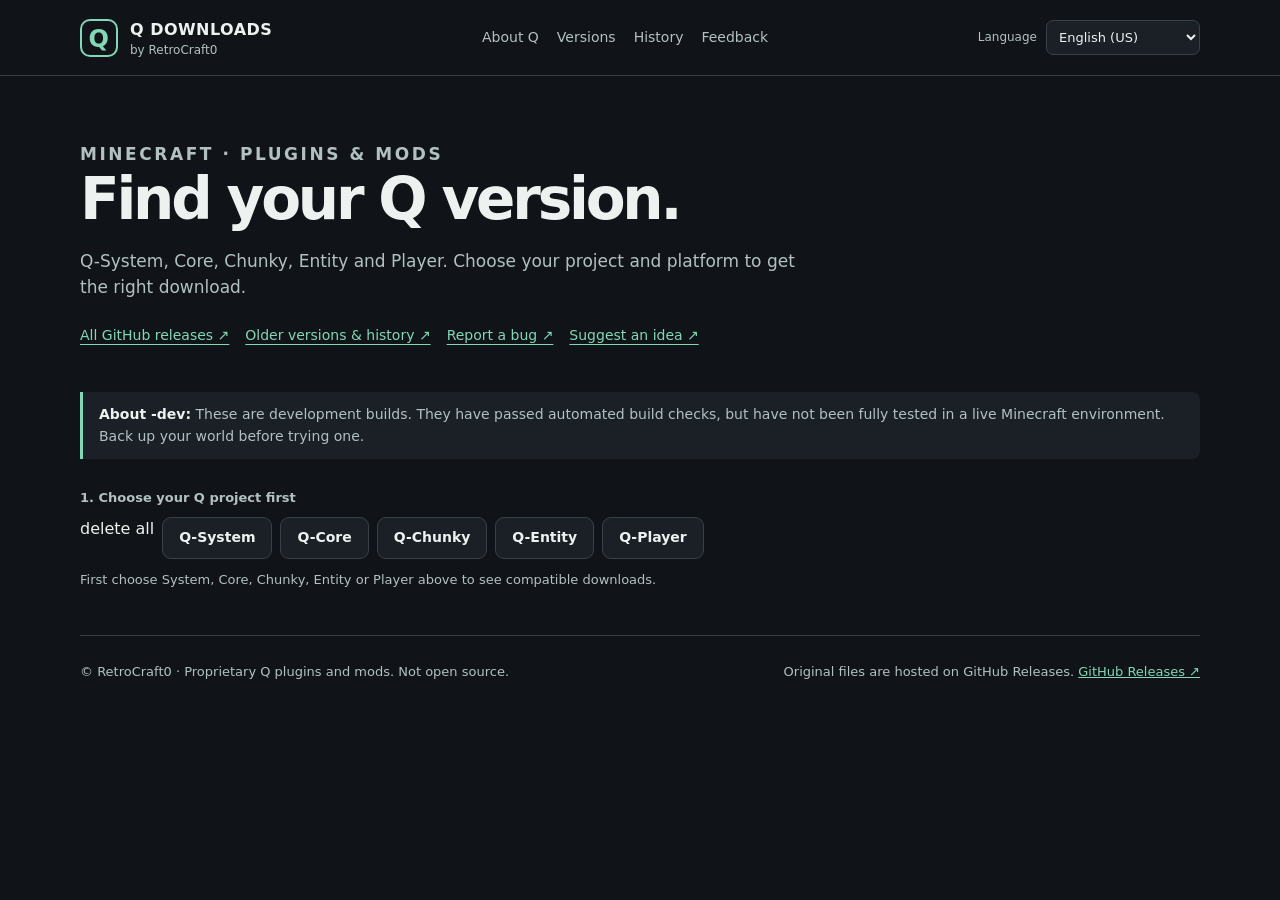
==== index.html @ 0b2e26ce "Make Q product selection the first step and cascade real release filters" ====
<!doctype html>
<html lang="de">
<head>
  <meta charset="utf-8">
  <meta name="viewport" content="width=device-width, initial-scale=1">
  <meta name="theme-color" content="#101418">
  <meta name="description" content="Q-Reihe Downloads: Paper Plugins, Fabric und NeoForge Mods nach Projekt, Version und Minecraft-Version finden.">
  <title>Q Downloads · RetroCraft0</title>
  <style>
    :root{color-scheme:dark;--bg:#101418;--panel:#1a2026;--panel2:#222a30;--line:#374147;--fg:#edf2f0;--muted:#b3c0c1;--accent:#82d7b6;--focus:#b8f6de;--soft:#253e35}
    *{box-sizing:border-box}body{margin:0;background:var(--bg);color:var(--fg);font:16px/1.55 system-ui,-apple-system,"Segoe UI",sans-serif}
    [hidden]{display:none!important}
    a{color:inherit}a:focus-visible,button:focus-visible,input:focus-visible,select:focus-visible{outline:2px solid var(--focus);outline-offset:3px}
    header{border-bottom:1px solid var(--line);padding:18px max(22px,calc((100vw - 1120px)/2));display:flex;align-items:center;justify-content:space-between;gap:18px}
    .brand{display:flex;align-items:center;gap:12px;text-decoration:none;font-weight:800;letter-spacing:.03em}.mark{width:38px;height:38px;display:grid;place-items:center;border:2px solid var(--accent);border-radius:10px;color:var(--accent);font-size:24px;font-weight:900}.brand span:last-child small{display:block;color:var(--muted);font-weight:500;letter-spacing:0;font-size:12px;line-height:1.2}
    nav{display:flex;gap:18px;font-size:14px;flex-wrap:wrap}.head-tools{display:flex;gap:9px;align-items:center;flex-wrap:wrap}.head-tools label{color:var(--muted);font-size:12px}.head-tools select{border:1px solid var(--line);border-radius:7px;padding:8px;background:var(--panel);color:var(--fg);font:inherit;font-size:13px;max-width:168px;cursor:pointer}nav a{color:var(--muted);text-decoration:none}nav a:hover{color:var(--fg)}
    main{max-width:1164px;padding:0 22px;margin:0 auto 90px}.hero{padding:65px 0 35px}.eyebrow{font-size:12px;font-weight:750;letter-spacing:.15em;text-transform:uppercase;color:var(--accent);margin:0 0 13px}.hero h1{font-size:clamp(32px,5.5vw,58px);font-weight:780;letter-spacing:-.055em;line-height:1.07;margin:0 0 18px}.hero p{font-size:17px;color:var(--muted);max-width:720px;margin:0}.toplinks{margin-top:25px;display:flex;gap:16px;flex-wrap:wrap;font-size:14px}.toplinks a{color:var(--accent);text-underline-offset:4px}
    .notice{border-left:3px solid var(--accent);padding:12px 16px;color:var(--muted);background:var(--panel);border-radius:0 8px 8px 0;font-size:14px;margin:10px 0 29px}.notice strong{color:var(--fg)}
    .controls{background:var(--panel);border:1px solid var(--line);border-radius:15px;padding:22px;display:grid;grid-template-columns:repeat(4,minmax(0,1fr));gap:15px}
    .controls h2{grid-column:1/-1;font-size:19px;letter-spacing:-.02em;margin:0 0 1px}.field{display:flex;flex-direction:column;gap:7px}.field label{font-weight:650;font-size:13px;color:var(--muted)}.field input,.field select{width:100%;min-width:0;border:1px solid #4a555a;background:#11181b;color:var(--fg);border-radius:8px;height:43px;padding:0 12px;font:inherit;font-size:14px}.field input::placeholder{color:#89999d}.field.wide{grid-column:span 2}
    .product-bar{margin:0 0 16px}.choose-prompt{font-size:13px;color:var(--muted);margin:11px 0 0}.section-kicker{font-size:13px;color:var(--muted);font-weight:700;margin:0 0 9px}.product-tiles{display:flex;flex-wrap:wrap;gap:8px}.product-tile{border:1px solid var(--line);background:var(--panel);color:var(--fg);border-radius:9px;cursor:pointer;padding:9px 16px;font:inherit;font-size:14px;font-weight:650}.product-tile[aria-pressed="true"]{background:var(--soft);border-color:var(--accent);color:var(--accent)}.product-tile:hover{border-color:var(--accent)}.option-check{grid-column:span 2;display:flex;align-items:center;gap:10px;font-size:13px;color:var(--fg)}.option-check input{width:17px;height:17px;accent-color:var(--accent)}.reset{background:var(--panel2);color:var(--fg);border:1px solid var(--line);font:inherit;font-size:14px;border-radius:8px;padding:10px 14px;cursor:pointer;align-self:end}.reset:hover{border-color:var(--accent)}.search-help{font-size:12px;color:var(--muted);margin:-1px 0 0;grid-column:1/-1}
    .results-heading{display:flex;justify-content:space-between;align-items:baseline;margin:30px 0 17px;gap:12px}.results-heading h2{font-size:21px;margin:0;letter-spacing:-.03em}.results-heading span{color:var(--muted);font-size:14px}
    .cards{display:grid;grid-template-columns:repeat(3,minmax(0,1fr));gap:12px}.card{background:var(--panel);border:1px solid var(--line);border-radius:13px;padding:15px;display:flex;flex-direction:column;min-width:0}.card-head{display:flex;align-items:flex-start;justify-content:space-between;gap:15px}.product{font-size:17px;font-weight:760;letter-spacing:-.035em}.version{font-size:13px;color:var(--muted);font-variant-numeric:tabular-nums}.pill{font-size:11px;font-weight:750;border-radius:99px;border:1px solid #476558;padding:4px 10px;color:var(--accent);white-space:nowrap;background:var(--soft)}.pill.approved{color:#e7ebe8;border-color:#67736f;background:#3a4440}.blurb{color:var(--muted);margin:8px 0 10px;font-size:13px;min-height:0;display:-webkit-box;-webkit-line-clamp:2;-webkit-box-orient:vertical;overflow:hidden}.updates{font-size:13px;color:var(--muted);margin:0 0 13px}.updates strong{color:var(--fg)}.card-warning{font-size:12px;color:var(--muted);margin:0 0 16px}.meta{display:flex;gap:8px;flex-wrap:wrap;margin-bottom:17px}.meta span{border:1px solid var(--line);font-size:12px;padding:4px 9px;border-radius:5px;color:var(--muted)}.file{font:12px/1.6 ui-monospace,SFMono-Regular,Consolas,monospace;color:#c5d4d2;overflow-wrap:anywhere;margin:0 0 14px}.actions{margin-top:auto;display:flex;align-items:center;justify-content:space-between;gap:10px}.download{display:inline-flex;align-items:center;gap:7px;padding:10px 14px;border-radius:8px;background:var(--accent);text-decoration:none;color:#12211c;font-size:13px;font-weight:760}.download:hover{background:#b7edda}.details{font-size:13px;text-underline-offset:4px;color:var(--muted)}.details:hover{color:var(--fg)}
    .reportline{margin:12px 0 0;font-size:12px;text-align:right}.reportline a{color:var(--accent);text-underline-offset:3px}
    .more-wrap{text-align:center;margin:23px 0}.more{background:var(--panel2);color:var(--fg);border:1px solid var(--line);padding:12px 24px;border-radius:9px;font:inherit;font-size:14px;cursor:pointer}.more:hover{border-color:var(--accent)}.more-wrap[hidden]{display:none}
    .empty{padding:48px 25px;border:1px dashed var(--line);border-radius:12px;color:var(--muted);text-align:center;grid-column:1/-1}.empty strong{display:block;color:var(--fg);font-size:18px;margin-bottom:5px}
    .bottom{margin:45px 0 0;padding-top:26px;border-top:1px solid var(--line);color:var(--muted);font-size:13px;display:flex;justify-content:space-between;flex-wrap:wrap;gap:12px}.bottom a{color:var(--accent)}.sr-only{position:absolute;width:1px;height:1px;padding:0;margin:-1px;overflow:hidden;clip:rect(0,0,0,0);white-space:nowrap;border:0}
    @media(max-width:950px){.cards{grid-template-columns:repeat(2,minmax(0,1fr))}}@media(max-width:790px){.controls{grid-template-columns:repeat(2,minmax(0,1fr))}.hero{padding-top:42px}}@media(max-width:620px){.cards{grid-template-columns:1fr}.product-tiles{display:grid;grid-template-columns:repeat(3,minmax(0,1fr))}.product-tile{padding:9px 5px}.option-check{grid-column:1/-1}}
    @media(max-width:430px){header{padding:15px 18px;flex-wrap:wrap}.head-tools{margin-left:auto}nav{gap:10px;font-size:12px}.brand span:last-child{font-size:13px}.controls{gap:12px;padding:16px}.field.wide{grid-column:1/-1}.results-heading{align-items:start;flex-direction:column}.card{padding:17px}}
    @media(prefers-reduced-motion:no-preference){.card,.download{transition:border-color .12s,background .12s}.card:hover{border-color:#648b7a}}
  </style>
</head>
<body>
  <header>
    <a class="brand" href="./" aria-label="Q Downloads – Start"><span class="mark">Q</span><span>Q DOWNLOADS<small>by RetroCraft0</small></span></a>
    <nav aria-label="More pages"><a data-i18n="about" href="https://github.com/retrocraft0-hub/Q-Downloads#readme">Über Q</a><a data-i18n="versions" href="https://github.com/retrocraft0-hub/Q-Downloads/blob/main/VERSIONEN.md">Versionsliste</a><a data-i18n="history" href="https://github.com/retrocraft0-hub/Q-Downloads/blob/main/HISTORIE.md">Geschichte</a><a data-i18n="feedback" href="https://github.com/retrocraft0-hub/Q-Downloads/issues">Feedback</a></nav>
    <div class="head-tools"><label data-i18n="language" for="language">Sprache</label><select id="language" aria-label="Choose language"></select></div>
  </header>
  <main>
    <section class="hero" aria-labelledby="main-title">
      <p class="eyebrow" data-i18n="eyebrow">Minecraft · Plugins & Mods</p>
      <h1 id="main-title" data-i18n="hero">Finde deine Q-Version.</h1>
      <p data-i18n="intro">Q-System, Core, Chunky, Entity und Player. Wähle dein Projekt und deine Plattform – alle verfügbaren Versionen sind direkt verlinkt.</p>
      <div class="toplinks"><a href="https://github.com/retrocraft0-hub/Q-Downloads/releases" data-i18n="releases">Alle GitHub-Releases ↗</a><a href="https://github.com/retrocraft0-hub/Q-Downloads/blob/main/HISTORIE.md" data-i18n="older">Ältere Versionen & Projektgeschichte ↗</a><a href="https://github.com/retrocraft0-hub/Q-Downloads/issues/new?template=bug-report.yml" data-i18n="report">Fehler melden ↗</a><a href="https://github.com/retrocraft0-hub/Q-Downloads/issues/new?template=feature-request.yml" data-i18n="idea">Idee vorschlagen ↗</a></div>
    </section>
    <aside class="notice"><strong data-i18n="noticeTitle">Hinweis zu -dev:</strong> <span data-i18n="notice">Das sind Entwicklungsversionen. Sie wurden technisch gebaut und geprüft, aber noch nicht vollständig in Minecraft getestet. Vor dem Ausprobieren ein Backup anlegen.</span></aside>
    <section class="product-bar" aria-labelledby="browse-products">
      <h2 id="browse-products" class="section-kicker" data-i18n="browseProducts">1. Wähle zuerst dein Q-Artefakt</h2>
      <div id="productTiles" class="product-tiles" role="group" aria-label="Q projects">
delete all        <button type="button" class="product-tile" data-product="Q-System" aria-pressed="false">Q-System</button>
        <button type="button" class="product-tile" data-product="Q-Core" aria-pressed="false">Q-Core</button>
        <button type="button" class="product-tile" data-product="Q-Chunky" aria-pressed="false">Q-Chunky</button>
        <button type="button" class="product-tile" data-product="Q-Entity" aria-pressed="false">Q-Entity</button>
        <button type="button" class="product-tile" data-product="Q-Player" aria-pressed="false">Q-Player</button>
      </div>
      <p id="choosePrompt" class="choose-prompt" role="status" data-i18n="chooseFirst">Wähle oben zuerst System, Core, Chunky, Entity oder Player, um die passenden Downloads zu filtern.</p>
    </section>
    <section id="filters" class="controls" aria-labelledby="filter-heading" hidden>
      <h2 id="filter-heading" data-i18n="filter">Downloads durchsuchen</h2>
      <div class="field"><label for="platform" data-i18n="platform">Plattform</label><select id="platform"><option value="" data-i18n="allPlatforms">Alle Plattformen</option><option value="Paper" data-i18n="paper">Paper (Plugin)</option><option value="Fabric" data-i18n="fabric">Fabric (Mod)</option><option value="NeoForge" data-i18n="neoforge">NeoForge (Mod)</option></select></div>
      <div class="field"><label for="minecraft" data-i18n="minecraft">Minecraft-Version</label><select id="minecraft"><option value="" data-i18n="allMinecraft">Alle Minecraft-Versionen</option></select></div>
      <div class="field"><label for="version" data-i18n="version">Q-Version</label><select id="version"><option value="" data-i18n="allVersions">Alle Q-Versionen</option></select></div>
      <div class="field"><label for="java" data-i18n="java">Java-Version</label><select id="java"><option value="" data-i18n="allJava">Alle Java-Versionen</option></select></div>
      <div class="field"><label for="sort" data-i18n="sort">Sortieren</label><select id="sort">
        <option value="published-desc" data-i18n="newest">Neueste Veröffentlichung</option>
        <option value="published-asc" data-i18n="oldest">Älteste Veröffentlichung</option>
        <option value="version-desc" data-i18n="qHigh">Höchste Q-Version</option>
        <option value="version-asc" data-i18n="qLow">Niedrigste Q-Version</option>
      </select></div>
      <div class="field"><label for="dateFrom" data-i18n="dateFrom">Veröffentlicht ab</label><input id="dateFrom" type="date"></div>
      <div class="field"><label for="dateTo" data-i18n="dateTo">Veröffentlicht bis</label><input id="dateTo" type="date"></div>
      <label class="option-check" for="latestOnly"><input id="latestOnly" type="checkbox" checked><span data-i18n="latestOnly">Nur höchste Q-Version pro Artefakt / Plattform / Minecraft / Java</span></label>
      <button id="reset" type="button" class="reset" data-i18n="reset">Filter zurücksetzen</button>
      <p class="search-help" data-i18n="directFiles">Die Suche zeigt einzelne tatsächlich veröffentlichte JAR-Dateien direkt, keine Ordner. Weitere Plattformen erscheinen erst mit echten Downloads.</p>
    </section>
    <section id="downloads" aria-labelledby="results-title" hidden>
      <div class="results-heading"><h2 id="results-title" data-i18n="results">Verfügbare Dateien</h2><span id="count" role="status" aria-live="polite" data-i18n="loading">Downloads werden geladen …</span></div>
      <div id="cards" class="cards"><p class="empty" data-i18n="loading">Die aktuellen GitHub-Releases werden geladen …</p></div>
      <div id="moreWrap" class="more-wrap" hidden><button id="moreBtn" class="more" type="button">Weitere Downloads anzeigen</button></div>
    </section>
    <footer class="bottom"><span data-i18n="footer">© RetroCraft0 · Proprietäre Q-Plugins und -Mods. Kein Open Source.</span><span><span data-i18n="footerFiles">Die Originaldateien kommen direkt aus GitHub Releases.</span> <a href="https://github.com/retrocraft0-hub/Q-Downloads/releases">GitHub Releases ↗</a></span></footer>
  </main>
  <script src="i18n.js"></script>
  <script>
    "use strict";
    const API = "https://api.github.com/repos/retrocraft0-hub/Q-Downloads/releases?per_page=100&page=";
    const I18N=window.Q_I18N||{names:{"de":"Deutsch","en-US":"English (US)"},texts:{"en-US":{},"de":{}}};
    const EXTRA={de:{browseProducts:"1. Wähle zuerst dein Q-Artefakt",chooseFirst:"Wähle oben zuerst System, Core, Chunky, Entity oder Player, um die passenden Downloads zu filtern.",allVersions:"Alle Q-Versionen",sort:"Sortieren",newest:"Neueste Veröffentlichung",oldest:"Älteste Veröffentlichung",qHigh:"Höchste Q-Version",qLow:"Niedrigste Q-Version",dateFrom:"Veröffentlicht ab",dateTo:"Veröffentlicht bis",latestOnly:"Nur höchste Q-Version pro Artefakt / Plattform / Minecraft / Java",reset:"Filter zurücksetzen",directFiles:"Die Suche zeigt einzelne tatsächlich veröffentlichte JAR-Dateien direkt, keine Ordner. Weitere Plattformen erscheinen erst mit echten Downloads."},"en-US":{browseProducts:"1. Choose your Q project first",chooseFirst:"First choose System, Core, Chunky, Entity or Player above to see compatible downloads.",allVersions:"All Q versions",sort:"Sort by",newest:"Newest release",oldest:"Oldest release",qHigh:"Highest Q version",qLow:"Lowest Q version",dateFrom:"Released from",dateTo:"Released until",latestOnly:"Only highest Q version per project / platform / Minecraft / Java",reset:"Clear filters",directFiles:"Search displays individual real published JARs directly, not folders. More platforms appear only after real downloads exist."}};
    function chooseLocale(){
      try{
        const saved=localStorage.getItem("q_download_language");
        if(saved&&I18N.names[saved])return saved;
      }catch(_){}
      const candidates=[...(navigator.languages||[]),navigator.language||""];
      for(const candidate of candidates){
        if(I18N.names[candidate])return candidate;
        const prefix=candidate.split("-")[0];
        const match=Object.keys(I18N.names).find(code=>code===prefix||code.startsWith(prefix+"-"));
        if(match)return match;
      }
      return "en-US";
    }
    let locale=chooseLocale();
    function L(key){
      const texts=I18N.texts||{};
      return (texts[locale]&&texts[locale][key])||(texts["en-US"]&&texts["en-US"][key])||
             (texts.de&&texts.de[key])||(EXTRA[locale]&&EXTRA[locale][key])||EXTRA["en-US"][key]||key;
    }
    function formatted(key,n){return L(key).replace("{n}",String(n));}
    function applyLocale(){
      document.documentElement.lang=locale;
      document.documentElement.dir="ltr";
      document.querySelectorAll("[data-i18n]").forEach(node=>{node.textContent=L(node.dataset.i18n);});
      document.querySelectorAll("[data-i18n-placeholder]").forEach(node=>{node.placeholder=L(node.dataset.i18nPlaceholder);});
      document.querySelectorAll("#platform option[data-category]").forEach(node=>{node.textContent=node.value+" ("+L(node.dataset.category)+")";});
      const language=document.getElementById("language");
      if(language)language.value=locale;
      document.title="Q Downloads · RetroCraft0";
    }
    const languageSelect=document.getElementById("language");
    Object.entries(I18N.names).forEach(([code,name])=>{
      const item=document.createElement("option");item.value=code;item.textContent=name;languageSelect.append(item);
    });
    languageSelect.addEventListener("change",function(){
      locale=languageSelect.value;
      try{localStorage.setItem("q_download_language",locale);}catch(_){}
      applyLocale();
      refreshFilters();
      render();
    });

    const INFO = {
      "Q-System": "Gesamtpaket mit Core, Chunky, Entity und Player.",
      "Q-Core": "Ressourcenbudgets und Server-Headroom.",
      "Q-Chunky": "Chunk-Verarbeitung und Priorisierung.",
      "Q-Entity": "Funktionen rund um Entities und ihre Beobachter.",
      "Q-Player": "Join, Respawn, Tracking und Dimensionswechsel. Frühe Entwicklung."
    };
    const DESC_KEY={"Q-System":"productSystem","Q-Core":"productCore","Q-Chunky":"productChunky","Q-Entity":"productEntity","Q-Player":"productPlayer"};
    const els = Object.fromEntries(["version","platform","minecraft","java","sort","dateFrom","dateTo","latestOnly","reset","productTiles","choosePrompt","filters","downloads","count","cards","moreWrap","moreBtn"].map(function(id){return [id,document.getElementById(id)];}));
    let all = [];
    let selectedProduct="";
    let catalogReady=false;
    let loadError=null;
    let shownCount=24;
    // Numeric SemVer sorting. A stable version sorts after a prerelease.
    function compareQVersions(a,b){
      const rx=/^(\d+)\.(\d+)\.(\d+)(?:-([0-9A-Za-z.-]+))?$/;
      const x=rx.exec(a),y=rx.exec(b);
      if(!x||!y)return a.localeCompare(b,undefined,{numeric:true});
      for(let i=1;i<=3;i++){const delta=Number(x[i])-Number(y[i]);if(delta)return delta;}
      if(!x[4]&&y[4])return 1;
      if(x[4]&&!y[4])return -1;
      return (x[4]||"").localeCompare(y[4]||"",undefined,{numeric:true});
    }
    function newestQOnly(records){
      const newest=new Map();
      for(const r of records){
        const key=[r.product,r.platform,r.mc,r.javaTarget].join("/");
        const old=newest.get(key);
        if(!old||compareQVersions(r.version,old.version)>0||
           (compareQVersions(r.version,old.version)===0&&r.date>old.date))newest.set(key,r);
      }
      return [...newest.values()];
    }
    function element(type,className,value) {
      const n=document.createElement(type);
      if(className)n.className=className;
      if(value!==undefined)n.textContent=value;
      return n;
    }
    function link(href,label,css){
      const a=element("a",css,label);
      a.href=href;a.rel="noopener noreferrer";
      return a;
    }
    function actualUpdate(body) {
      // Display a short changelog only when the release notes contain an actual, authored change.
      const found=/(?:^|\n)(?:#{1,3}\s*)?(?:Was geändert wurde:|Was ist neu\?|Änderungen:)\s*\n([\s\S]*?)(?=\n\n|\n#{1,3}\s|$)/i.exec(String(body||""));
      if(!found)return "";
      const first=found[1].split(/\r?\n/).map(function(line){
        return line.replace(/^\s*(?:[-*]\s+|\d+\.\s+)?/,"").replace(/[*<>|]/g,"").trim();
      }).find(function(line){return line.length>=9&&!/^Release|Download|Teststand/i.test(line);});
      return first?first.slice(0,180):"";
    }
    function parseAsset(release,asset) {
      const name=asset.name||"";
      if(!name.toLowerCase().endsWith(".jar"))return null;
      const dev=name.endsWith("-dev.jar");
      const stem=name.slice(0,name.length-(dev?8:4));
      const m=/^(Q-(?:System|Core|Chunky|Entity|Player))_(Paper|Plugin|Fabric|NeoForge|Forge|Sponge|Quilt|Folia|Spigot|Bukkit|Purpur|Velocity|BungeeCord)_V(\d+\.\d+\.\d+(?:-[A-Za-z0-9.-]+)?)(?:_MC([0-9]+(?:\.[0-9]+)*(?:-[A-Za-z0-9.-]+)?))?(?:_Java(\d{1,2}))?$/.exec(stem);
      if(!m)return null;
      const product=m[1],platform=m[2]==="Plugin"?"Paper":m[2],version=m[3];
      const names=new Set((release.assets||[]).map(function(a){return a.name;}));
      const approved=names.has("CURSEFORGE-APPROVAL-"+platform.toLowerCase()+".json")&&!dev;
      const tag=release.tag_name||"";
      const specificTag=/\/mc([0-9]+(?:\.[0-9]+){1,3})\/java([0-9]{1,2})\//.exec(tag);
      // MC and Java in a multi-target archive must BOTH match the filename.
      if(specificTag&&(!m[4]||!m[5]||specificTag[1]!==m[4]||specificTag[2]!==m[5]))return null;
      if((m[4]||m[5])&&!specificTag)return null;
      // Only the original older per-loader/grouped tags are known as MC 1.21.11 / Java 21.
      const canonical=/^dev\/q-(?:system|core|chunky|entity|player)\/(?:(?:paper|fabric|neoforge)\/)?v[^/]+-[a-f0-9]{10}$/.test(tag);
      const mc=m[4]||(canonical?"1.21.11":"");
      const javaTarget=m[5]||(canonical?"21":"");
      const update=/## Was ist neu\?\s*\n+([^\n]{6,200})/i.exec(release.body||"");
      const description=(update&&update[1]&&!update[1].includes("Erstarchivierung")) ? update[1].replace(/[*|<>]/g,"").trim() : INFO[product];
      return {product:product,platform:platform,version:version,mc:mc,javaTarget:javaTarget,dev:dev,approved:approved,
        filename:name,href:asset.browser_download_url,releaseUrl:release.html_url,
        title:release.name||"",body:release.body||"",date:release.published_at||release.created_at||"",
        description:description,updateText:actualUpdate(release.body),key:product+"/"+platform+"/"+version+"/"+(mc||"unknown")+"/"+(javaTarget||"unknown")};
    }
    function cell(card,type,label) {return card.appendChild(element(type,"",label));}
    // Options come only from existing PUBLIC original JAR entries of the selected product.
    function selectOptions(control,values,placeholder,formatter){
      const old=control.value;
      const options=[new Option(placeholder,"")];
      values.forEach(function(value){options.push(new Option(formatter?formatter(value):value,value));});
      control.replaceChildren(...options);
      control.value=values.includes(old)?old:"";
    }
    function refreshFilters(){
      if(!selectedProduct||!catalogReady)return;
      const productFiles=all.filter(function(r){return r.product===selectedProduct;});
      const plugins=new Set(["Paper","Sponge","Folia","Spigot","Bukkit","Purpur","Velocity","BungeeCord"]);
      const platforms=[...new Set(productFiles.map(function(r){return r.platform;}))].sort();
      selectOptions(els.platform,platforms,L("allPlatforms"),function(name){return name+" ("+L(plugins.has(name)?"plugin":"mod")+")";});
      const platformFiles=productFiles.filter(function(r){return !els.platform.value||r.platform===els.platform.value;});
      const minecrafts=[...new Set(platformFiles.map(function(r){return r.mc;}).filter(Boolean))].sort(function(a,b){return b.localeCompare(a,undefined,{numeric:true});});
      selectOptions(els.minecraft,minecrafts,L("allMinecraft"));
      const mcFiles=platformFiles.filter(function(r){return !els.minecraft.value||r.mc===els.minecraft.value;});
      const versions=[...new Set(mcFiles.map(function(r){return r.version;}))].sort(function(a,b){return -compareQVersions(a,b);});
      selectOptions(els.version,versions,L("allVersions"),function(v){return "v"+v;});
      const versionFiles=mcFiles.filter(function(r){return !els.version.value||r.version===els.version.value;});
      const javas=[...new Set(versionFiles.map(function(r){return r.javaTarget;}).filter(Boolean))].sort(function(a,b){return Number(b)-Number(a);});
      selectOptions(els.java,javas,L("allJava"),function(v){return "Java "+v;});
    }
    function render() {
      els.productTiles.querySelectorAll("button[data-product]").forEach(function(btn){
        btn.setAttribute("aria-pressed",String(btn.dataset.product===selectedProduct));
      });
      els.filters.hidden=!selectedProduct;
      els.downloads.hidden=!selectedProduct;
      els.choosePrompt.hidden=!!selectedProduct;
      if(!selectedProduct)return;
      if(loadError){
        els.count.textContent=L("unavailable");
        const box=element("div","empty");
        box.append(element("strong","",L("unavailable")));
        box.append(L("catalogUnavailable")+" ");
        box.append(link("https://github.com/retrocraft0-hub/Q-Downloads/releases",L("fallback"),"details"));
        els.cards.replaceChildren(box);els.moreWrap.hidden=true;return;
      }
      if(!catalogReady){els.count.textContent=L("loading");return;}
      const version=els.version.value;
      const project=selectedProduct,platform=els.platform.value,minecraft=els.minecraft.value,javaTarget=els.java.value;
      const dateFrom=els.dateFrom.value,dateTo=els.dateTo.value;
      let filtered=all.filter(function(r){
        const date=(r.date||"").slice(0,10);
        return (!version||r.version===version)&&r.product===project&&
          (!platform||r.platform===platform)&&(!minecraft||r.mc===minecraft)&&
          (!javaTarget||r.javaTarget===javaTarget)&&
          (!dateFrom||(date&&date>=dateFrom))&&(!dateTo||(date&&date<=dateTo));
      });
      if(els.latestOnly.checked)filtered=newestQOnly(filtered);
      const sort=els.sort.value;
      filtered.sort(function(a,b){
        if(sort==="version-desc"||sort==="version-asc"){
          const cmp=compareQVersions(a.version,b.version)*(sort==="version-desc"?-1:1);
          if(cmp)return cmp;
        }
        const cmp=(a.date||"").localeCompare(b.date||"");
        if(cmp)return sort==="published-asc"?cmp:-cmp;
        return a.product.localeCompare(b.product)||a.platform.localeCompare(b.platform)||
          a.mc.localeCompare(b.mc,undefined,{numeric:true});
      });
      els.cards.replaceChildren();
      els.moreWrap.hidden=true;
      els.count.textContent=filtered.length+" "+L(filtered.length===1?"one":"many");
      if(!filtered.length){
        const empty=element("div","empty");
        empty.append(element("strong","",L("none")));
        empty.append(L("noneBody"));
        els.cards.append(empty);return;
      }
      const chunk=document.createDocumentFragment();
      filtered.slice(0,shownCount).forEach(function(r){
        const card=element("article","card");
        const head=element("div","card-head"),left=element("div","");
        left.append(element("div","product",r.product+" "+r.platform));
        left.append(element("div","version",L("versionWord")+" "+r.version));
        head.append(left);
        const status=element("span","pill"+(r.approved?" approved":""),r.approved?L("approved"):r.dev?L("dev"):L("experimental"));
        head.append(status);card.append(head);
        card.append(element("p","blurb",locale==="de"&&r.description?r.description:L(DESC_KEY[r.product])));
        if(r.updateText){
          const update=element("p","updates");
          update.append(element("strong","",L("update")+" ("+L("original")+"): "));
          update.append(document.createTextNode(r.updateText));
          card.append(update);
        }
        if(r.dev)card.append(element("p","card-warning",L("backup")));
        const meta=element("div","meta");
        meta.append(element("span","",["Paper","Sponge","Folia","Spigot","Bukkit","Purpur","Velocity","BungeeCord"].includes(r.platform)?r.platform+" · "+L("plugin"):r.platform+" · "+L("mod")));
        meta.append(element("span","",r.mc?"MC "+r.mc:L("mcMissing")));
        meta.append(element("span","",r.javaTarget?"Java "+r.javaTarget:L("javaMissing")));
        if(r.date){const d=new Date(r.date);if(!Number.isNaN(d.valueOf()))meta.append(element("span","",d.toLocaleDateString(locale,{day:"2-digit",month:"2-digit",year:"numeric"})));}
        card.append(meta);
        card.append(element("p","file",r.filename));
        const actions=element("div","actions");
        actions.append(link(r.href,L("getJar"),"download"));
        actions.append(link(r.releaseUrl,L("details"),"details"));
        card.append(actions);
        const report=element("p","reportline");
        const reportTitle="[Bug] "+r.product+" "+r.platform+" v"+r.version+" / MC "+(r.mc||"?")+" / Java "+(r.javaTarget||"?");
        report.append(link("https://github.com/retrocraft0-hub/Q-Downloads/issues/new?template=bug-report.yml&title="+encodeURIComponent(reportTitle),L("reportCard"),""));
        card.append(report);
        chunk.append(card);
      });
      els.cards.append(chunk);
      els.moreWrap.hidden=filtered.length<=shownCount;
      els.moreBtn.textContent=formatted("more",Math.min(24,Math.max(0,filtered.length-shownCount)));
    }
    async function loadCatalog(){
      // Public static shards are generated exclusively from real public GitHub Release JAR assets.
      // The catalog lives on GitHub Pages; no visitor access token or source repository is needed.
      const response=await fetch("catalog/manifest.json",{cache:"no-cache"});
      if(response.status===404)return null; // Legacy browsing before the first static index update.
      if(!response.ok)throw new Error("Der Downloadkatalog ist gerade nicht erreichbar.");
      const manifest=await response.json();
      if(manifest.schema!==1||manifest.repo!=="retrocraft0-hub/Q-Downloads"||
         !Array.isArray(manifest.pages)||!Number.isSafeInteger(manifest.count)||
         manifest.count<0||manifest.pages.length!==Math.ceil(manifest.count/250))
        throw new Error("Der öffentliche Downloadkatalog ist unvollständig.");
      const allEntries=[];
      for(let offset=0;offset<manifest.pages.length;offset+=6){
        const batch=manifest.pages.slice(offset,offset+6);
        const chunks=await Promise.all(batch.map(async function(info){
          if(!/^catalog\/part-[0-9]{5}\.json$/.test(info.path)||
             !Number.isSafeInteger(info.count)||info.count<1||info.count>250)
            throw new Error("Ungültige Katalogseite.");
          const response=await fetch(info.path,{cache:"no-cache"});
          if(!response.ok)throw new Error("Eine Seite des Downloadkatalogs fehlt.");
          const shard=await response.json();
          if(shard.schema!==1||!Array.isArray(shard.entries)||shard.entries.length!==info.count)
            throw new Error("Beschädigter Downloadkatalog.");
          return shard.entries;
        }));
        chunks.forEach(function(entries){allEntries.push.apply(allEntries,entries);});
      }
      if(allEntries.length!==manifest.count)throw new Error("Der Downloadkatalog ist nicht vollständig.");
      const allowed=new Set(["Q-System","Q-Core","Q-Chunky","Q-Entity","Q-Player"]);
      return allEntries.map(function(item){
        if(!allowed.has(item.product)||!["paper","fabric","neoforge","forge","sponge","quilt","folia","spigot","bukkit","purpur","velocity","bungeecord"].includes(item.platform)||
           !/^https:\/\/github\.com\/retrocraft0-hub\/Q-Downloads\/releases\/download\//.test(item.href)||
           !/^https:\/\/github\.com\/retrocraft0-hub\/Q-Downloads\/releases\/tag\//.test(item.releaseUrl)||
           !/^[A-Za-z0-9_.-]+\.jar$/.test(item.filename))
          throw new Error("Ein Katalogeintrag verweist nicht auf eine öffentliche Q-JAR.");
        return {
          product:item.product,
          platform:({paper:"Paper",fabric:"Fabric",neoforge:"NeoForge",forge:"Forge",sponge:"Sponge",quilt:"Quilt",folia:"Folia",spigot:"Spigot",bukkit:"Bukkit",purpur:"Purpur",velocity:"Velocity",bungeecord:"BungeeCord"})[item.platform],
          version:item.version,mc:item.mc||"",javaTarget:item.javaTarget||"",
          dev:item.dev===true,approved:item.approved===true,
          filename:item.filename,href:item.href,releaseUrl:item.releaseUrl,
          description:item.description||INFO[item.product],
          date:item.date||"",key:item.product+"/"+item.platform+"/"+item.version+"/"+(item.mc||"unknown")+"/"+(item.javaTarget||"unknown")
        };
      });
    }
    async function load(){
      // A compact paginated static catalog is preferred over every visitor crawling hundreds
      // of GitHub API pages. Public GitHub Releases remain the single original JAR source.
      let found=await loadCatalog();
      if(found===null){
        const result=[];
        for(let page=1;page<=200;page++){
          const response=await fetch(API+page,{headers:{"Accept":"application/vnd.github+json"}});
          if(!response.ok)throw new Error("GitHub-Releases sind gerade nicht erreichbar (HTTP "+response.status+").");
          const list=await response.json();
          if(!Array.isArray(list))throw new Error("Unerwartete Antwort vom Downloadarchiv.");
          result.push.apply(result,list);
          if(list.length<100)break;
          if(page===200)throw new Error("Sehr großes Archiv: Der statische Gesamtindex wird benötigt.");
        }
        found=[];
        result.forEach(function(release){
          (release.assets||[]).forEach(function(asset){
            const r=parseAsset(release,asset);
            if(r)found.push(r);
          });
        });
      }
      const known=new Set();
      found=found.filter(function(r){
        if(known.has(r.key)){console.warn("Doppelte vollständige Q/MC/Java/Loader-Version:",r.key);return false;}
        known.add(r.key);return true;
      });
      found.sort(function(a,b){return b.date.localeCompare(a.date)||a.product.localeCompare(b.product)||a.platform.localeCompare(b.platform);});
      all=found;
      catalogReady=true;
      applyLocale();refreshFilters();render();
    }
    ["dateFrom","dateTo"].forEach(function(id){
      els[id].addEventListener("input",function(){shownCount=24;render();});
    });
    ["platform","minecraft","version","java"].forEach(function(id){
      els[id].addEventListener("change",function(){shownCount=24;refreshFilters();render();});
    });
    ["sort","latestOnly"].forEach(function(id){
      els[id].addEventListener("change",function(){shownCount=24;render();});
    });
    els.productTiles.querySelectorAll("button[data-product]").forEach(function(btn){
      btn.addEventListener("click",function(){
        if(selectedProduct!==btn.dataset.product){
          selectedProduct=btn.dataset.product;
          ["platform","minecraft","version","java","dateFrom","dateTo"].forEach(function(id){els[id].value="";});
          els.sort.value="published-desc";els.latestOnly.checked=true;
        }
        shownCount=24;refreshFilters();render();
      });
    });
    els.reset.addEventListener("click",function(){
      // Keep the required artifact selection when only clearing secondary filters.
      ["platform","minecraft","version","java","dateFrom","dateTo"].forEach(function(id){els[id].value="";});
      els.sort.value="published-desc";els.latestOnly.checked=true;shownCount=24;refreshFilters();render();
    });
    els.moreBtn.addEventListener("click",function(){shownCount+=24;render();});
    applyLocale();render();
    load().catch(function(err){loadError=err;render();});
  </script>
</body>
</html>
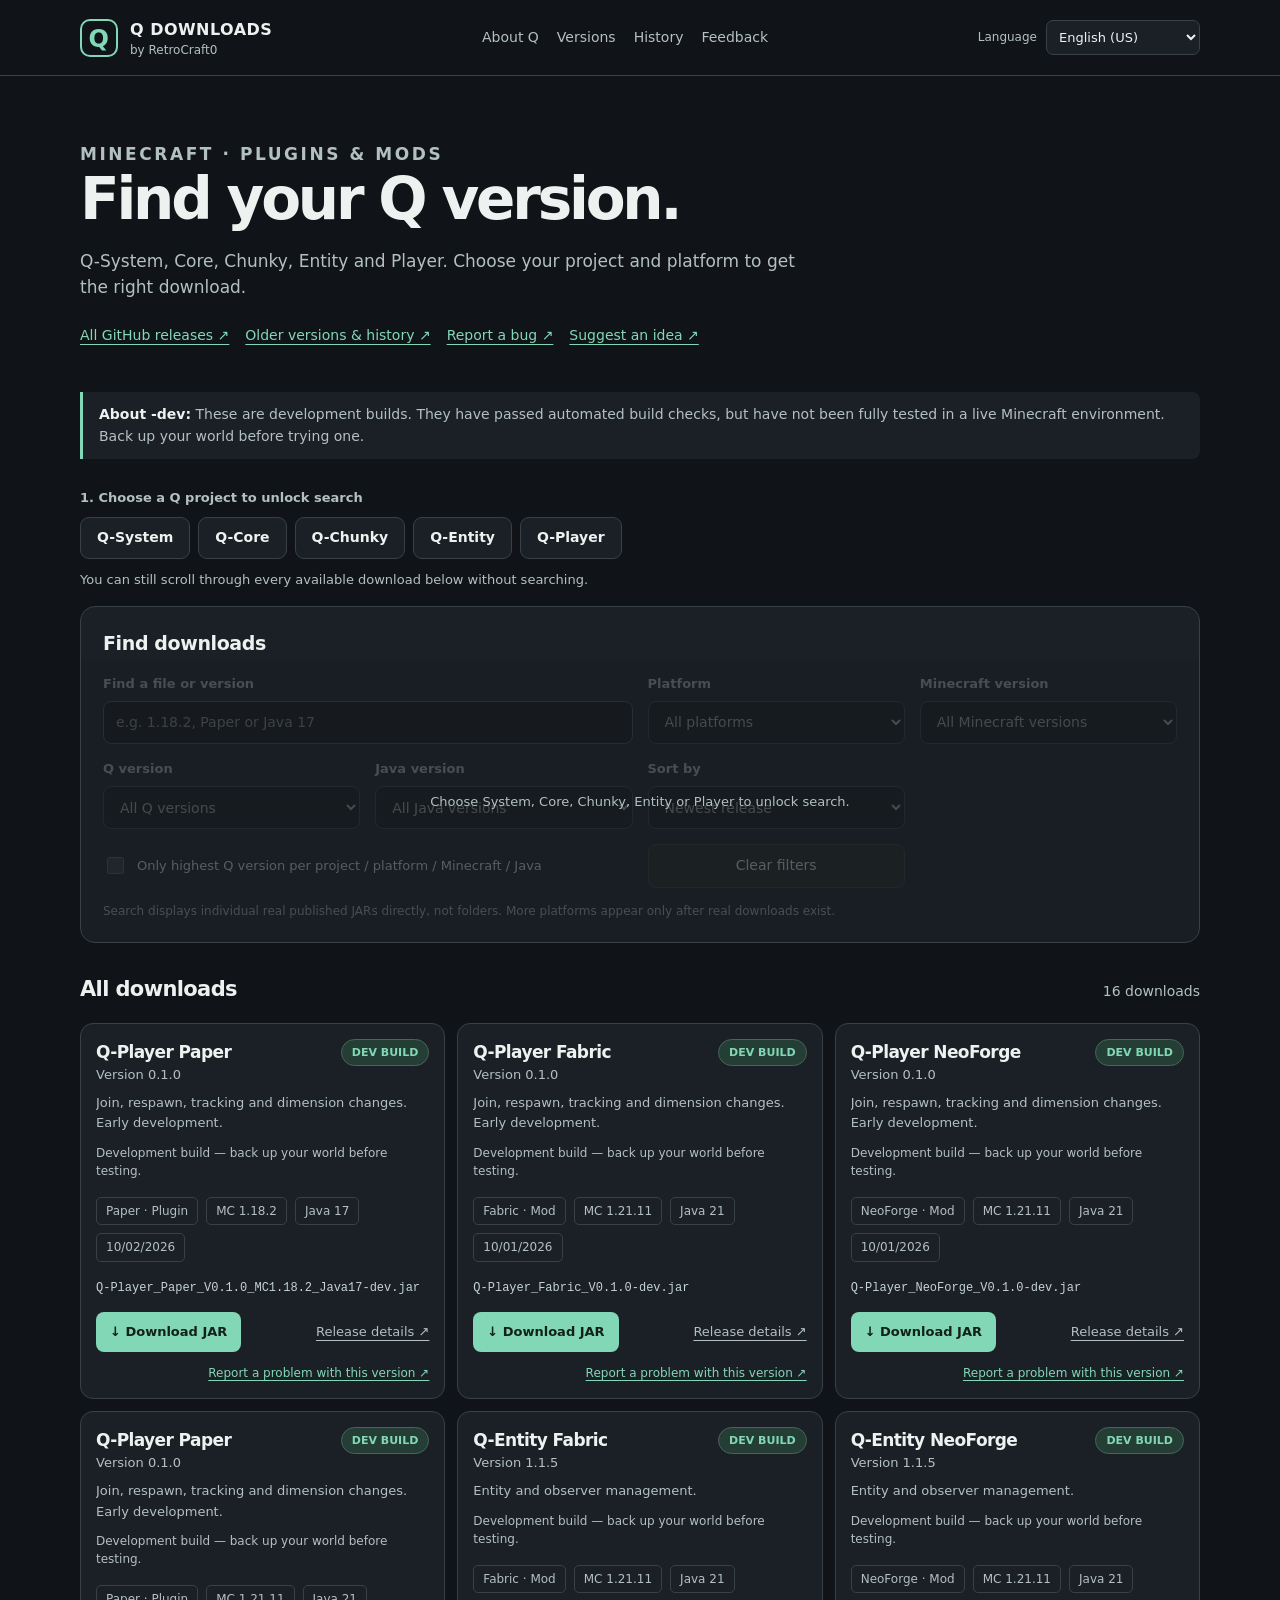
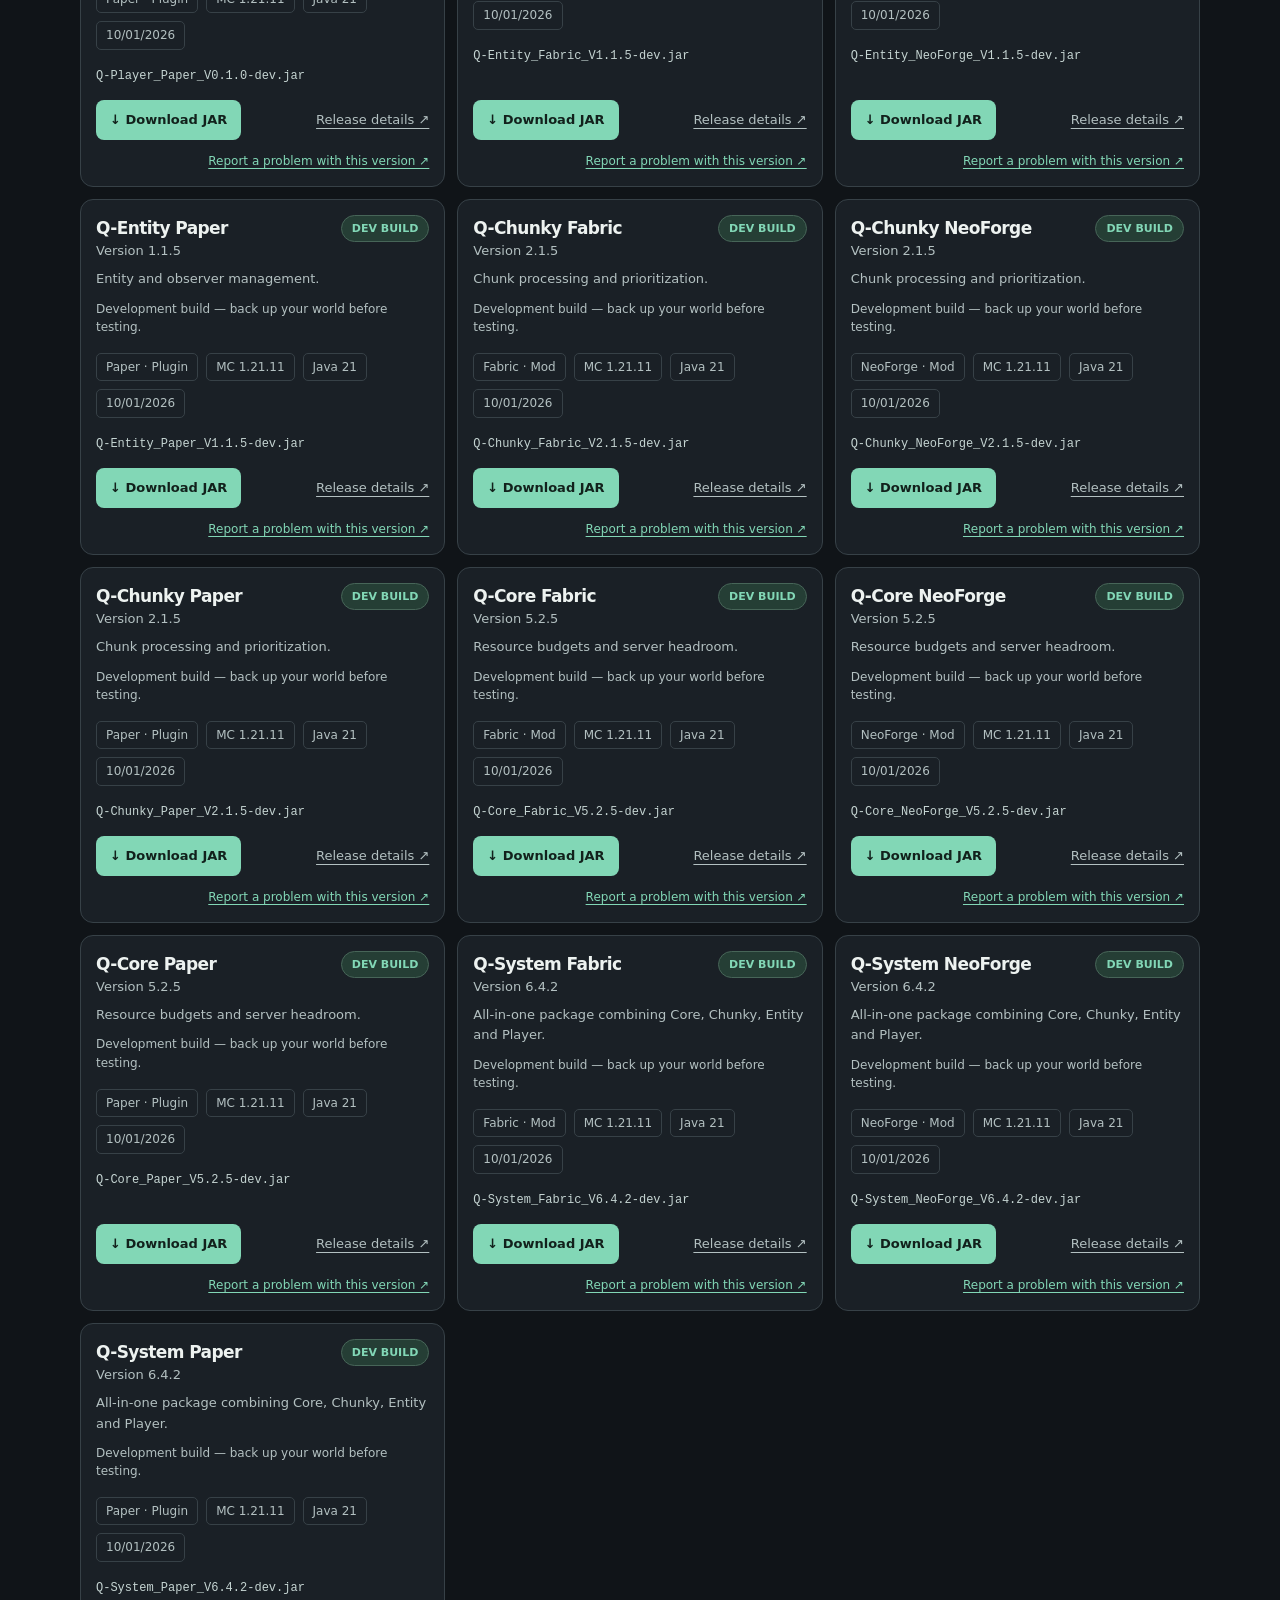
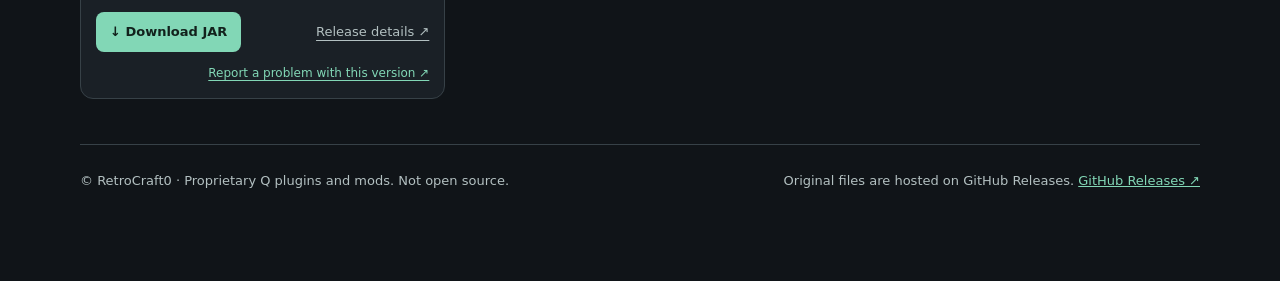
==== commit b8cebbc1: "Make Q download search category-gated and keep full lazy browse" ====
--- a/index.html
+++ b/index.html
@@ -17,7 +17,8 @@
     main{max-width:1164px;padding:0 22px;margin:0 auto 90px}.hero{padding:65px 0 35px}.eyebrow{font-size:12px;font-weight:750;letter-spacing:.15em;text-transform:uppercase;color:var(--accent);margin:0 0 13px}.hero h1{font-size:clamp(32px,5.5vw,58px);font-weight:780;letter-spacing:-.055em;line-height:1.07;margin:0 0 18px}.hero p{font-size:17px;color:var(--muted);max-width:720px;margin:0}.toplinks{margin-top:25px;display:flex;gap:16px;flex-wrap:wrap;font-size:14px}.toplinks a{color:var(--accent);text-underline-offset:4px}
     .notice{border-left:3px solid var(--accent);padding:12px 16px;color:var(--muted);background:var(--panel);border-radius:0 8px 8px 0;font-size:14px;margin:10px 0 29px}.notice strong{color:var(--fg)}
     .controls{background:var(--panel);border:1px solid var(--line);border-radius:15px;padding:22px;display:grid;grid-template-columns:repeat(4,minmax(0,1fr));gap:15px}
-    .controls h2{grid-column:1/-1;font-size:19px;letter-spacing:-.02em;margin:0 0 1px}.field{display:flex;flex-direction:column;gap:7px}.field label{font-weight:650;font-size:13px;color:var(--muted)}.field input,.field select{width:100%;min-width:0;border:1px solid #4a555a;background:#11181b;color:var(--fg);border-radius:8px;height:43px;padding:0 12px;font:inherit;font-size:14px}.field input::placeholder{color:#89999d}.field.wide{grid-column:span 2}
+    .controls h2{grid-column:1/-1;font-size:19px;letter-spacing:-.02em;margin:0 0 1px}
+    .controls{position:relative;display:block}.filter-fields{display:grid;grid-template-columns:repeat(4,minmax(0,1fr));gap:15px;border:0;padding:0;margin:15px 0 0;min-width:0}.controls.is-locked .filter-fields{opacity:.34;filter:grayscale(1);pointer-events:none}.locked-overlay{position:absolute;inset:54px 0 0;border:1px solid transparent;background:rgba(16,20,24,.11);border-radius:0 0 15px 15px;color:var(--muted);font:inherit;font-size:13px;cursor:not-allowed;display:grid;place-items:center;text-align:center;padding:15px}.locked-overlay:hover{background:rgba(16,20,24,.2)}.choose-warning{font-size:13px;color:#ff8888;font-weight:650;margin:8px 0 0}.field{display:flex;flex-direction:column;gap:7px}.field label{font-weight:650;font-size:13px;color:var(--muted)}.field input,.field select{width:100%;min-width:0;border:1px solid #4a555a;background:#11181b;color:var(--fg);border-radius:8px;height:43px;padding:0 12px;font:inherit;font-size:14px}.field input::placeholder{color:#89999d}.field.wide{grid-column:span 2}
     .product-bar{margin:0 0 16px}.choose-prompt{font-size:13px;color:var(--muted);margin:11px 0 0}.section-kicker{font-size:13px;color:var(--muted);font-weight:700;margin:0 0 9px}.product-tiles{display:flex;flex-wrap:wrap;gap:8px}.product-tile{border:1px solid var(--line);background:var(--panel);color:var(--fg);border-radius:9px;cursor:pointer;padding:9px 16px;font:inherit;font-size:14px;font-weight:650}.product-tile[aria-pressed="true"]{background:var(--soft);border-color:var(--accent);color:var(--accent)}.product-tile:hover{border-color:var(--accent)}.option-check{grid-column:span 2;display:flex;align-items:center;gap:10px;font-size:13px;color:var(--fg)}.option-check input{width:17px;height:17px;accent-color:var(--accent)}.reset{background:var(--panel2);color:var(--fg);border:1px solid var(--line);font:inherit;font-size:14px;border-radius:8px;padding:10px 14px;cursor:pointer;align-self:end}.reset:hover{border-color:var(--accent)}.search-help{font-size:12px;color:var(--muted);margin:-1px 0 0;grid-column:1/-1}
     .results-heading{display:flex;justify-content:space-between;align-items:baseline;margin:30px 0 17px;gap:12px}.results-heading h2{font-size:21px;margin:0;letter-spacing:-.03em}.results-heading span{color:var(--muted);font-size:14px}
     .cards{display:grid;grid-template-columns:repeat(3,minmax(0,1fr));gap:12px}.card{background:var(--panel);border:1px solid var(--line);border-radius:13px;padding:15px;display:flex;flex-direction:column;min-width:0}.card-head{display:flex;align-items:flex-start;justify-content:space-between;gap:15px}.product{font-size:17px;font-weight:760;letter-spacing:-.035em}.version{font-size:13px;color:var(--muted);font-variant-numeric:tabular-nums}.pill{font-size:11px;font-weight:750;border-radius:99px;border:1px solid #476558;padding:4px 10px;color:var(--accent);white-space:nowrap;background:var(--soft)}.pill.approved{color:#e7ebe8;border-color:#67736f;background:#3a4440}.blurb{color:var(--muted);margin:8px 0 10px;font-size:13px;min-height:0;display:-webkit-box;-webkit-line-clamp:2;-webkit-box-orient:vertical;overflow:hidden}.updates{font-size:13px;color:var(--muted);margin:0 0 13px}.updates strong{color:var(--fg)}.card-warning{font-size:12px;color:var(--muted);margin:0 0 16px}.meta{display:flex;gap:8px;flex-wrap:wrap;margin-bottom:17px}.meta span{border:1px solid var(--line);font-size:12px;padding:4px 9px;border-radius:5px;color:var(--muted)}.file{font:12px/1.6 ui-monospace,SFMono-Regular,Consolas,monospace;color:#c5d4d2;overflow-wrap:anywhere;margin:0 0 14px}.actions{margin-top:auto;display:flex;align-items:center;justify-content:space-between;gap:10px}.download{display:inline-flex;align-items:center;gap:7px;padding:10px 14px;border-radius:8px;background:var(--accent);text-decoration:none;color:#12211c;font-size:13px;font-weight:760}.download:hover{background:#b7edda}.details{font-size:13px;text-underline-offset:4px;color:var(--muted)}.details:hover{color:var(--fg)}
@@ -25,8 +26,8 @@
     .more-wrap{text-align:center;margin:23px 0}.more{background:var(--panel2);color:var(--fg);border:1px solid var(--line);padding:12px 24px;border-radius:9px;font:inherit;font-size:14px;cursor:pointer}.more:hover{border-color:var(--accent)}.more-wrap[hidden]{display:none}
     .empty{padding:48px 25px;border:1px dashed var(--line);border-radius:12px;color:var(--muted);text-align:center;grid-column:1/-1}.empty strong{display:block;color:var(--fg);font-size:18px;margin-bottom:5px}
     .bottom{margin:45px 0 0;padding-top:26px;border-top:1px solid var(--line);color:var(--muted);font-size:13px;display:flex;justify-content:space-between;flex-wrap:wrap;gap:12px}.bottom a{color:var(--accent)}.sr-only{position:absolute;width:1px;height:1px;padding:0;margin:-1px;overflow:hidden;clip:rect(0,0,0,0);white-space:nowrap;border:0}
-    @media(max-width:950px){.cards{grid-template-columns:repeat(2,minmax(0,1fr))}}@media(max-width:790px){.controls{grid-template-columns:repeat(2,minmax(0,1fr))}.hero{padding-top:42px}}@media(max-width:620px){.cards{grid-template-columns:1fr}.product-tiles{display:grid;grid-template-columns:repeat(3,minmax(0,1fr))}.product-tile{padding:9px 5px}.option-check{grid-column:1/-1}}
-    @media(max-width:430px){header{padding:15px 18px;flex-wrap:wrap}.head-tools{margin-left:auto}nav{gap:10px;font-size:12px}.brand span:last-child{font-size:13px}.controls{gap:12px;padding:16px}.field.wide{grid-column:1/-1}.results-heading{align-items:start;flex-direction:column}.card{padding:17px}}
+    @media(max-width:950px){.cards{grid-template-columns:repeat(2,minmax(0,1fr))}}@media(max-width:790px){.filter-fields{grid-template-columns:repeat(2,minmax(0,1fr))}.hero{padding-top:42px}}@media(max-width:620px){.cards{grid-template-columns:1fr}.product-tiles{display:grid;grid-template-columns:repeat(3,minmax(0,1fr))}.product-tile{padding:9px 5px}.option-check{grid-column:1/-1}}
+    @media(max-width:430px){header{padding:15px 18px;flex-wrap:wrap}.head-tools{margin-left:auto}nav{gap:10px;font-size:12px}.brand span:last-child{font-size:13px}.controls{padding:16px}.filter-fields{gap:12px}.field.wide{grid-column:1/-1}.results-heading{align-items:start;flex-direction:column}.card{padding:17px}}
     @media(prefers-reduced-motion:no-preference){.card,.download{transition:border-color .12s,background .12s}.card:hover{border-color:#648b7a}}
   </style>
 </head>
@@ -45,35 +46,38 @@
     </section>
     <aside class="notice"><strong data-i18n="noticeTitle">Hinweis zu -dev:</strong> <span data-i18n="notice">Das sind Entwicklungsversionen. Sie wurden technisch gebaut und geprüft, aber noch nicht vollständig in Minecraft getestet. Vor dem Ausprobieren ein Backup anlegen.</span></aside>
     <section class="product-bar" aria-labelledby="browse-products">
-      <h2 id="browse-products" class="section-kicker" data-i18n="browseProducts">1. Wähle zuerst dein Q-Artefakt</h2>
+      <h2 id="browse-products" class="section-kicker" data-i18n="browseProducts">1. Wähle zuerst dein Q-Projekt für die Suche</h2>
       <div id="productTiles" class="product-tiles" role="group" aria-label="Q projects">
-delete all        <button type="button" class="product-tile" data-product="Q-System" aria-pressed="false">Q-System</button>
+        <button type="button" class="product-tile" data-product="Q-System" aria-pressed="false">Q-System</button>
         <button type="button" class="product-tile" data-product="Q-Core" aria-pressed="false">Q-Core</button>
         <button type="button" class="product-tile" data-product="Q-Chunky" aria-pressed="false">Q-Chunky</button>
         <button type="button" class="product-tile" data-product="Q-Entity" aria-pressed="false">Q-Entity</button>
         <button type="button" class="product-tile" data-product="Q-Player" aria-pressed="false">Q-Player</button>
       </div>
-      <p id="choosePrompt" class="choose-prompt" role="status" data-i18n="chooseFirst">Wähle oben zuerst System, Core, Chunky, Entity oder Player, um die passenden Downloads zu filtern.</p>
+      <p id="choosePrompt" class="choose-prompt" data-i18n="chooseFirst">Ohne Auswahl kannst du unten trotzdem alle Downloads durchscrollen.</p>
+      <p id="chooseWarning" class="choose-warning" role="alert" aria-live="assertive" hidden></p>
     </section>
-    <section id="filters" class="controls" aria-labelledby="filter-heading" hidden>
+    <section id="filters" class="controls is-locked" aria-labelledby="filter-heading">
       <h2 id="filter-heading" data-i18n="filter">Downloads durchsuchen</h2>
-      <div class="field"><label for="platform" data-i18n="platform">Plattform</label><select id="platform"><option value="" data-i18n="allPlatforms">Alle Plattformen</option><option value="Paper" data-i18n="paper">Paper (Plugin)</option><option value="Fabric" data-i18n="fabric">Fabric (Mod)</option><option value="NeoForge" data-i18n="neoforge">NeoForge (Mod)</option></select></div>
-      <div class="field"><label for="minecraft" data-i18n="minecraft">Minecraft-Version</label><select id="minecraft"><option value="" data-i18n="allMinecraft">Alle Minecraft-Versionen</option></select></div>
-      <div class="field"><label for="version" data-i18n="version">Q-Version</label><select id="version"><option value="" data-i18n="allVersions">Alle Q-Versionen</option></select></div>
-      <div class="field"><label for="java" data-i18n="java">Java-Version</label><select id="java"><option value="" data-i18n="allJava">Alle Java-Versionen</option></select></div>
-      <div class="field"><label for="sort" data-i18n="sort">Sortieren</label><select id="sort">
-        <option value="published-desc" data-i18n="newest">Neueste Veröffentlichung</option>
-        <option value="published-asc" data-i18n="oldest">Älteste Veröffentlichung</option>
-        <option value="version-desc" data-i18n="qHigh">Höchste Q-Version</option>
-        <option value="version-asc" data-i18n="qLow">Niedrigste Q-Version</option>
-      </select></div>
-      <div class="field"><label for="dateFrom" data-i18n="dateFrom">Veröffentlicht ab</label><input id="dateFrom" type="date"></div>
-      <div class="field"><label for="dateTo" data-i18n="dateTo">Veröffentlicht bis</label><input id="dateTo" type="date"></div>
-      <label class="option-check" for="latestOnly"><input id="latestOnly" type="checkbox" checked><span data-i18n="latestOnly">Nur höchste Q-Version pro Artefakt / Plattform / Minecraft / Java</span></label>
-      <button id="reset" type="button" class="reset" data-i18n="reset">Filter zurücksetzen</button>
-      <p class="search-help" data-i18n="directFiles">Die Suche zeigt einzelne tatsächlich veröffentlichte JAR-Dateien direkt, keine Ordner. Weitere Plattformen erscheinen erst mit echten Downloads.</p>
+      <fieldset id="filterFields" class="filter-fields" disabled>
+        <div class="field wide"><label for="query" data-i18n="searchQuery">Datei oder Version suchen</label><input id="query" type="search" maxlength="120" autocomplete="off" data-i18n-placeholder="searchPlaceholder" placeholder="z. B. 1.18.2, Paper oder Java 17"></div>
+        <div class="field"><label for="platform" data-i18n="platform">Plattform</label><select id="platform"><option value="" data-i18n="allPlatforms">Alle Plattformen</option></select></div>
+        <div class="field"><label for="minecraft" data-i18n="minecraft">Minecraft-Version</label><select id="minecraft"><option value="" data-i18n="allMinecraft">Alle Minecraft-Versionen</option></select></div>
+        <div class="field"><label for="version" data-i18n="version">Q-Version</label><select id="version"><option value="" data-i18n="allVersions">Alle Q-Versionen</option></select></div>
+        <div class="field"><label for="java" data-i18n="java">Java-Version</label><select id="java"><option value="" data-i18n="allJava">Alle Java-Versionen</option></select></div>
+        <div class="field"><label for="sort" data-i18n="sort">Sortieren</label><select id="sort">
+          <option value="published-desc" data-i18n="newest">Neueste Veröffentlichung</option>
+          <option value="published-asc" data-i18n="oldest">Älteste Veröffentlichung</option>
+          <option value="version-desc" data-i18n="qHigh">Höchste Q-Version</option>
+          <option value="version-asc" data-i18n="qLow">Niedrigste Q-Version</option>
+        </select></div>
+        <label class="option-check" for="latestOnly"><input id="latestOnly" type="checkbox"><span data-i18n="latestOnly">Nur höchste Q-Version pro Artefakt / Plattform / Minecraft / Java</span></label>
+        <button id="reset" type="button" class="reset" data-i18n="reset">Filter zurücksetzen</button>
+        <p class="search-help" data-i18n="directFiles">Die Suche zeigt einzelne tatsächlich veröffentlichte JAR-Dateien direkt, keine Ordner. Weitere Plattformen erscheinen erst mit echten Downloads.</p>
+      </fieldset>
+      <button id="lockedOverlay" class="locked-overlay" type="button" data-i18n="chooseToUnlock" aria-describedby="choosePrompt">Wähle zuerst System, Core, Chunky, Entity oder Player.</button>
     </section>
-    <section id="downloads" aria-labelledby="results-title" hidden>
+    <section id="downloads" aria-labelledby="results-title">
       <div class="results-heading"><h2 id="results-title" data-i18n="results">Verfügbare Dateien</h2><span id="count" role="status" aria-live="polite" data-i18n="loading">Downloads werden geladen …</span></div>
       <div id="cards" class="cards"><p class="empty" data-i18n="loading">Die aktuellen GitHub-Releases werden geladen …</p></div>
       <div id="moreWrap" class="more-wrap" hidden><button id="moreBtn" class="more" type="button">Weitere Downloads anzeigen</button></div>
@@ -85,7 +89,7 @@
     "use strict";
     const API = "https://api.github.com/repos/retrocraft0-hub/Q-Downloads/releases?per_page=100&page=";
     const I18N=window.Q_I18N||{names:{"de":"Deutsch","en-US":"English (US)"},texts:{"en-US":{},"de":{}}};
-    const EXTRA={de:{browseProducts:"1. Wähle zuerst dein Q-Artefakt",chooseFirst:"Wähle oben zuerst System, Core, Chunky, Entity oder Player, um die passenden Downloads zu filtern.",allVersions:"Alle Q-Versionen",sort:"Sortieren",newest:"Neueste Veröffentlichung",oldest:"Älteste Veröffentlichung",qHigh:"Höchste Q-Version",qLow:"Niedrigste Q-Version",dateFrom:"Veröffentlicht ab",dateTo:"Veröffentlicht bis",latestOnly:"Nur höchste Q-Version pro Artefakt / Plattform / Minecraft / Java",reset:"Filter zurücksetzen",directFiles:"Die Suche zeigt einzelne tatsächlich veröffentlichte JAR-Dateien direkt, keine Ordner. Weitere Plattformen erscheinen erst mit echten Downloads."},"en-US":{browseProducts:"1. Choose your Q project first",chooseFirst:"First choose System, Core, Chunky, Entity or Player above to see compatible downloads.",allVersions:"All Q versions",sort:"Sort by",newest:"Newest release",oldest:"Oldest release",qHigh:"Highest Q version",qLow:"Lowest Q version",dateFrom:"Released from",dateTo:"Released until",latestOnly:"Only highest Q version per project / platform / Minecraft / Java",reset:"Clear filters",directFiles:"Search displays individual real published JARs directly, not folders. More platforms appear only after real downloads exist."}};
+    const EXTRA={de:{browseProducts:"1. Wähle zuerst dein Q-Projekt für die Suche",chooseFirst:"Du kannst unten auch ohne Suche durch alle verfügbaren Downloads scrollen.",chooseToUnlock:"Wähle zuerst ein Q-Projekt, um die Suche freizuschalten.",chooseWarning:"Bitte wähle zuerst System, Core, Chunky, Entity oder Player aus.",browseAll:"Alle Downloads",searchQuery:"Datei oder Version suchen",searchPlaceholder:"z. B. 1.18.2, Paper oder Java 17",allVersions:"Alle Q-Versionen",sort:"Sortieren",newest:"Neueste Veröffentlichung",oldest:"Älteste Veröffentlichung",qHigh:"Höchste Q-Version",qLow:"Niedrigste Q-Version",latestOnly:"Nur höchste Q-Version pro Projekt / Plattform / Minecraft / Java",reset:"Filter zurücksetzen",directFiles:"Die Suche zeigt einzelne tatsächlich veröffentlichte JAR-Dateien direkt, keine Ordner. Weitere Plattformen erscheinen erst mit echten Downloads."},"en-US":{browseProducts:"1. Choose a Q project to unlock search",chooseFirst:"You can still scroll through every available download below without searching.",chooseToUnlock:"Choose System, Core, Chunky, Entity or Player to unlock search.",chooseWarning:"Please choose System, Core, Chunky, Entity or Player first.",browseAll:"All downloads",searchQuery:"Find a file or version",searchPlaceholder:"e.g. 1.18.2, Paper or Java 17",allVersions:"All Q versions",sort:"Sort by",newest:"Newest release",oldest:"Oldest release",qHigh:"Highest Q version",qLow:"Lowest Q version",latestOnly:"Only highest Q version per project / platform / Minecraft / Java",reset:"Clear filters",directFiles:"Search displays individual real published JARs directly, not folders. More platforms appear only after real downloads exist."}};
     function chooseLocale(){
       try{
         const saved=localStorage.getItem("q_download_language");
@@ -137,12 +141,15 @@
       "Q-Player": "Join, Respawn, Tracking und Dimensionswechsel. Frühe Entwicklung."
     };
     const DESC_KEY={"Q-System":"productSystem","Q-Core":"productCore","Q-Chunky":"productChunky","Q-Entity":"productEntity","Q-Player":"productPlayer"};
-    const els = Object.fromEntries(["version","platform","minecraft","java","sort","dateFrom","dateTo","latestOnly","reset","productTiles","choosePrompt","filters","downloads","count","cards","moreWrap","moreBtn"].map(function(id){return [id,document.getElementById(id)];}));
+    const els = Object.fromEntries(["query","version","platform","minecraft","java","sort","latestOnly","reset","productTiles","choosePrompt","chooseWarning","filters","filterFields","lockedOverlay","downloads","results-title","count","cards","moreWrap","moreBtn"].map(function(id){return [id,document.getElementById(id)];}));
     let all = [];
     let selectedProduct="";
     let catalogReady=false;
     let loadError=null;
-    let shownCount=24;
+    const PAGE_SIZE=24;
+    let currentRows=[];
+    let renderedCount=0;
+    let warningTimer=null;
     // Numeric SemVer sorting. A stable version sorts after a prerelease.
     function compareQVersions(a,b){
       const rx=/^(\d+)\.(\d+)\.(\d+)(?:-([0-9A-Za-z.-]+))?$/;
@@ -234,56 +241,17 @@
       const javas=[...new Set(versionFiles.map(function(r){return r.javaTarget;}).filter(Boolean))].sort(function(a,b){return Number(b)-Number(a);});
       selectOptions(els.java,javas,L("allJava"),function(v){return "Java "+v;});
     }
-    function render() {
-      els.productTiles.querySelectorAll("button[data-product]").forEach(function(btn){
-        btn.setAttribute("aria-pressed",String(btn.dataset.product===selectedProduct));
-      });
-      els.filters.hidden=!selectedProduct;
-      els.downloads.hidden=!selectedProduct;
-      els.choosePrompt.hidden=!!selectedProduct;
-      if(!selectedProduct)return;
-      if(loadError){
-        els.count.textContent=L("unavailable");
-        const box=element("div","empty");
-        box.append(element("strong","",L("unavailable")));
-        box.append(L("catalogUnavailable")+" ");
-        box.append(link("https://github.com/retrocraft0-hub/Q-Downloads/releases",L("fallback"),"details"));
-        els.cards.replaceChildren(box);els.moreWrap.hidden=true;return;
-      }
-      if(!catalogReady){els.count.textContent=L("loading");return;}
-      const version=els.version.value;
-      const project=selectedProduct,platform=els.platform.value,minecraft=els.minecraft.value,javaTarget=els.java.value;
-      const dateFrom=els.dateFrom.value,dateTo=els.dateTo.value;
-      let filtered=all.filter(function(r){
-        const date=(r.date||"").slice(0,10);
-        return (!version||r.version===version)&&r.product===project&&
-          (!platform||r.platform===platform)&&(!minecraft||r.mc===minecraft)&&
-          (!javaTarget||r.javaTarget===javaTarget)&&
-          (!dateFrom||(date&&date>=dateFrom))&&(!dateTo||(date&&date<=dateTo));
-      });
-      if(els.latestOnly.checked)filtered=newestQOnly(filtered);
-      const sort=els.sort.value;
-      filtered.sort(function(a,b){
-        if(sort==="version-desc"||sort==="version-asc"){
-          const cmp=compareQVersions(a.version,b.version)*(sort==="version-desc"?-1:1);
-          if(cmp)return cmp;
-        }
-        const cmp=(a.date||"").localeCompare(b.date||"");
-        if(cmp)return sort==="published-asc"?cmp:-cmp;
-        return a.product.localeCompare(b.product)||a.platform.localeCompare(b.platform)||
-          a.mc.localeCompare(b.mc,undefined,{numeric:true});
-      });
-      els.cards.replaceChildren();
-      els.moreWrap.hidden=true;
-      els.count.textContent=filtered.length+" "+L(filtered.length===1?"one":"many");
-      if(!filtered.length){
-        const empty=element("div","empty");
-        empty.append(element("strong","",L("none")));
-        empty.append(L("noneBody"));
-        els.cards.append(empty);return;
-      }
+    function warnIfLocked(){
+      if(selectedProduct)return;
+      els.chooseWarning.textContent=L("chooseWarning");
+      els.chooseWarning.hidden=false;
+      clearTimeout(warningTimer);
+      warningTimer=setTimeout(function(){els.chooseWarning.hidden=true;},2600);
+    }
+    function showMore(){
+      if(!catalogReady||renderedCount>=currentRows.length)return;
       const chunk=document.createDocumentFragment();
-      filtered.slice(0,shownCount).forEach(function(r){
+      currentRows.slice(renderedCount,renderedCount+PAGE_SIZE).forEach(function(r){
         const card=element("article","card");
         const head=element("div","card-head"),left=element("div","");
         left.append(element("div","product",r.product+" "+r.platform));
@@ -317,8 +285,69 @@
         chunk.append(card);
       });
       els.cards.append(chunk);
-      els.moreWrap.hidden=filtered.length<=shownCount;
-      els.moreBtn.textContent=formatted("more",Math.min(24,Math.max(0,filtered.length-shownCount)));
+      renderedCount=Math.min(currentRows.length,renderedCount+PAGE_SIZE);
+      els.moreWrap.hidden=renderedCount>=currentRows.length;
+      els.moreBtn.textContent=formatted("more",Math.min(PAGE_SIZE,currentRows.length-renderedCount));
+    }
+    function render() {
+      els.productTiles.querySelectorAll("button[data-product]").forEach(function(btn){
+        btn.setAttribute("aria-pressed",String(btn.dataset.product===selectedProduct));
+      });
+      const locked=!selectedProduct;
+      els.filterFields.disabled=locked;
+      els.filters.classList.toggle("is-locked",locked);
+      els.lockedOverlay.hidden=!locked;
+      els.choosePrompt.hidden=!locked;
+      els["results-title"].textContent=L(locked?"browseAll":"results");
+      if(!locked)els.chooseWarning.hidden=true;
+      if(loadError){
+        els.count.textContent=L("unavailable");
+        const box=element("div","empty");
+        box.append(element("strong","",L("unavailable")));
+        box.append(L("catalogUnavailable")+" ");
+        box.append(link("https://github.com/retrocraft0-hub/Q-Downloads/releases",L("fallback"),"details"));
+        els.cards.replaceChildren(box);els.moreWrap.hidden=true;return;
+      }
+      if(!catalogReady){els.count.textContent=L("loading");return;}
+      let filtered;
+      if(locked){
+        // Browsing is independent of the gated search: show ALL releases, not only newest Q versions.
+        filtered=all.slice();
+      }else{
+        const version=els.version.value,platform=els.platform.value,minecraft=els.minecraft.value,javaTarget=els.java.value;
+        const terms=els.query.value.trim().toLocaleLowerCase().split(/\s+/).filter(Boolean);
+        filtered=all.filter(function(r){
+          const text=[r.product,r.platform,r.version,r.mc,r.javaTarget,"MC "+r.mc,"Java "+r.javaTarget,r.filename,r.description].join(" ").toLocaleLowerCase();
+          return r.product===selectedProduct&&
+            (!version||r.version===version)&&(!platform||r.platform===platform)&&
+            (!minecraft||r.mc===minecraft)&&(!javaTarget||r.javaTarget===javaTarget)&&
+            terms.every(function(term){return text.includes(term);});
+        });
+        if(els.latestOnly.checked)filtered=newestQOnly(filtered);
+      }
+      const sort=locked?"published-desc":els.sort.value;
+      filtered.sort(function(a,b){
+        if(sort==="version-desc"||sort==="version-asc"){
+          const cmp=compareQVersions(a.version,b.version)*(sort==="version-desc"?-1:1);
+          if(cmp)return cmp;
+        }
+        const cmp=(a.date||"").localeCompare(b.date||"");
+        if(cmp)return sort==="published-asc"?cmp:-cmp;
+        return a.product.localeCompare(b.product)||a.platform.localeCompare(b.platform)||
+          (a.mc||"").localeCompare(b.mc||"",undefined,{numeric:true});
+      });
+      currentRows=filtered;
+      renderedCount=0;
+      els.cards.replaceChildren();
+      els.moreWrap.hidden=true;
+      els.count.textContent=filtered.length+" "+L(filtered.length===1?"one":"many");
+      if(!filtered.length){
+        const empty=element("div","empty");
+        empty.append(element("strong","",L("none")));
+        empty.append(L("noneBody"));
+        els.cards.append(empty);return;
+      }
+      showMore();
     }
     async function loadCatalog(){
       // Public static shards are generated exclusively from real public GitHub Release JAR assets.
@@ -332,8 +361,8 @@
          manifest.count<0||manifest.pages.length!==Math.ceil(manifest.count/250))
         throw new Error("Der öffentliche Downloadkatalog ist unvollständig.");
       const allEntries=[];
-      for(let offset=0;offset<manifest.pages.length;offset+=6){
-        const batch=manifest.pages.slice(offset,offset+6);
+      for(let offset=0;offset<manifest.pages.length;offset+=12){
+        const batch=manifest.pages.slice(offset,offset+12);
         const chunks=await Promise.all(batch.map(async function(info){
           if(!/^catalog\/part-[0-9]{5}\.json$/.test(info.path)||
              !Number.isSafeInteger(info.count)||info.count<1||info.count>250)
@@ -399,31 +428,38 @@
       catalogReady=true;
       applyLocale();refreshFilters();render();
     }
-    ["dateFrom","dateTo"].forEach(function(id){
-      els[id].addEventListener("input",function(){shownCount=24;render();});
-    });
+    els.lockedOverlay.addEventListener("click",warnIfLocked);
+    els.query.addEventListener("input",render);
     ["platform","minecraft","version","java"].forEach(function(id){
-      els[id].addEventListener("change",function(){shownCount=24;refreshFilters();render();});
+      els[id].addEventListener("change",function(){refreshFilters();render();});
     });
     ["sort","latestOnly"].forEach(function(id){
-      els[id].addEventListener("change",function(){shownCount=24;render();});
+      els[id].addEventListener("change",render);
     });
     els.productTiles.querySelectorAll("button[data-product]").forEach(function(btn){
       btn.addEventListener("click",function(){
-        if(selectedProduct!==btn.dataset.product){
-          selectedProduct=btn.dataset.product;
-          ["platform","minecraft","version","java","dateFrom","dateTo"].forEach(function(id){els[id].value="";});
-          els.sort.value="published-desc";els.latestOnly.checked=true;
-        }
-        shownCount=24;refreshFilters();render();
+        // Clicking the same project again returns to the complete unfiltered browse view.
+        selectedProduct=selectedProduct===btn.dataset.product?"":btn.dataset.product;
+        els.query.value="";
+        ["platform","minecraft","version","java"].forEach(function(id){els[id].value="";});
+        els.sort.value="published-desc";els.latestOnly.checked=false;
+        refreshFilters();render();
       });
     });
     els.reset.addEventListener("click",function(){
-      // Keep the required artifact selection when only clearing secondary filters.
-      ["platform","minecraft","version","java","dateFrom","dateTo"].forEach(function(id){els[id].value="";});
-      els.sort.value="published-desc";els.latestOnly.checked=true;shownCount=24;refreshFilters();render();
-    });
-    els.moreBtn.addEventListener("click",function(){shownCount+=24;render();});
+      // Clear only secondary filters. The chosen project remains selected.
+      els.query.value="";
+      ["platform","minecraft","version","java"].forEach(function(id){els[id].value="";});
+      els.sort.value="published-desc";els.latestOnly.checked=false;
+      refreshFilters();render();
+    });
+    els.moreBtn.addEventListener("click",showMore);
+    if("IntersectionObserver" in window){
+      const observer=new IntersectionObserver(function(entries){
+        if(entries.some(function(entry){return entry.isIntersecting;})&&!els.moreWrap.hidden)showMore();
+      },{rootMargin:"450px 0px"});
+      observer.observe(els.moreWrap);
+    }
     applyLocale();render();
     load().catch(function(err){loadError=err;render();});
   </script>
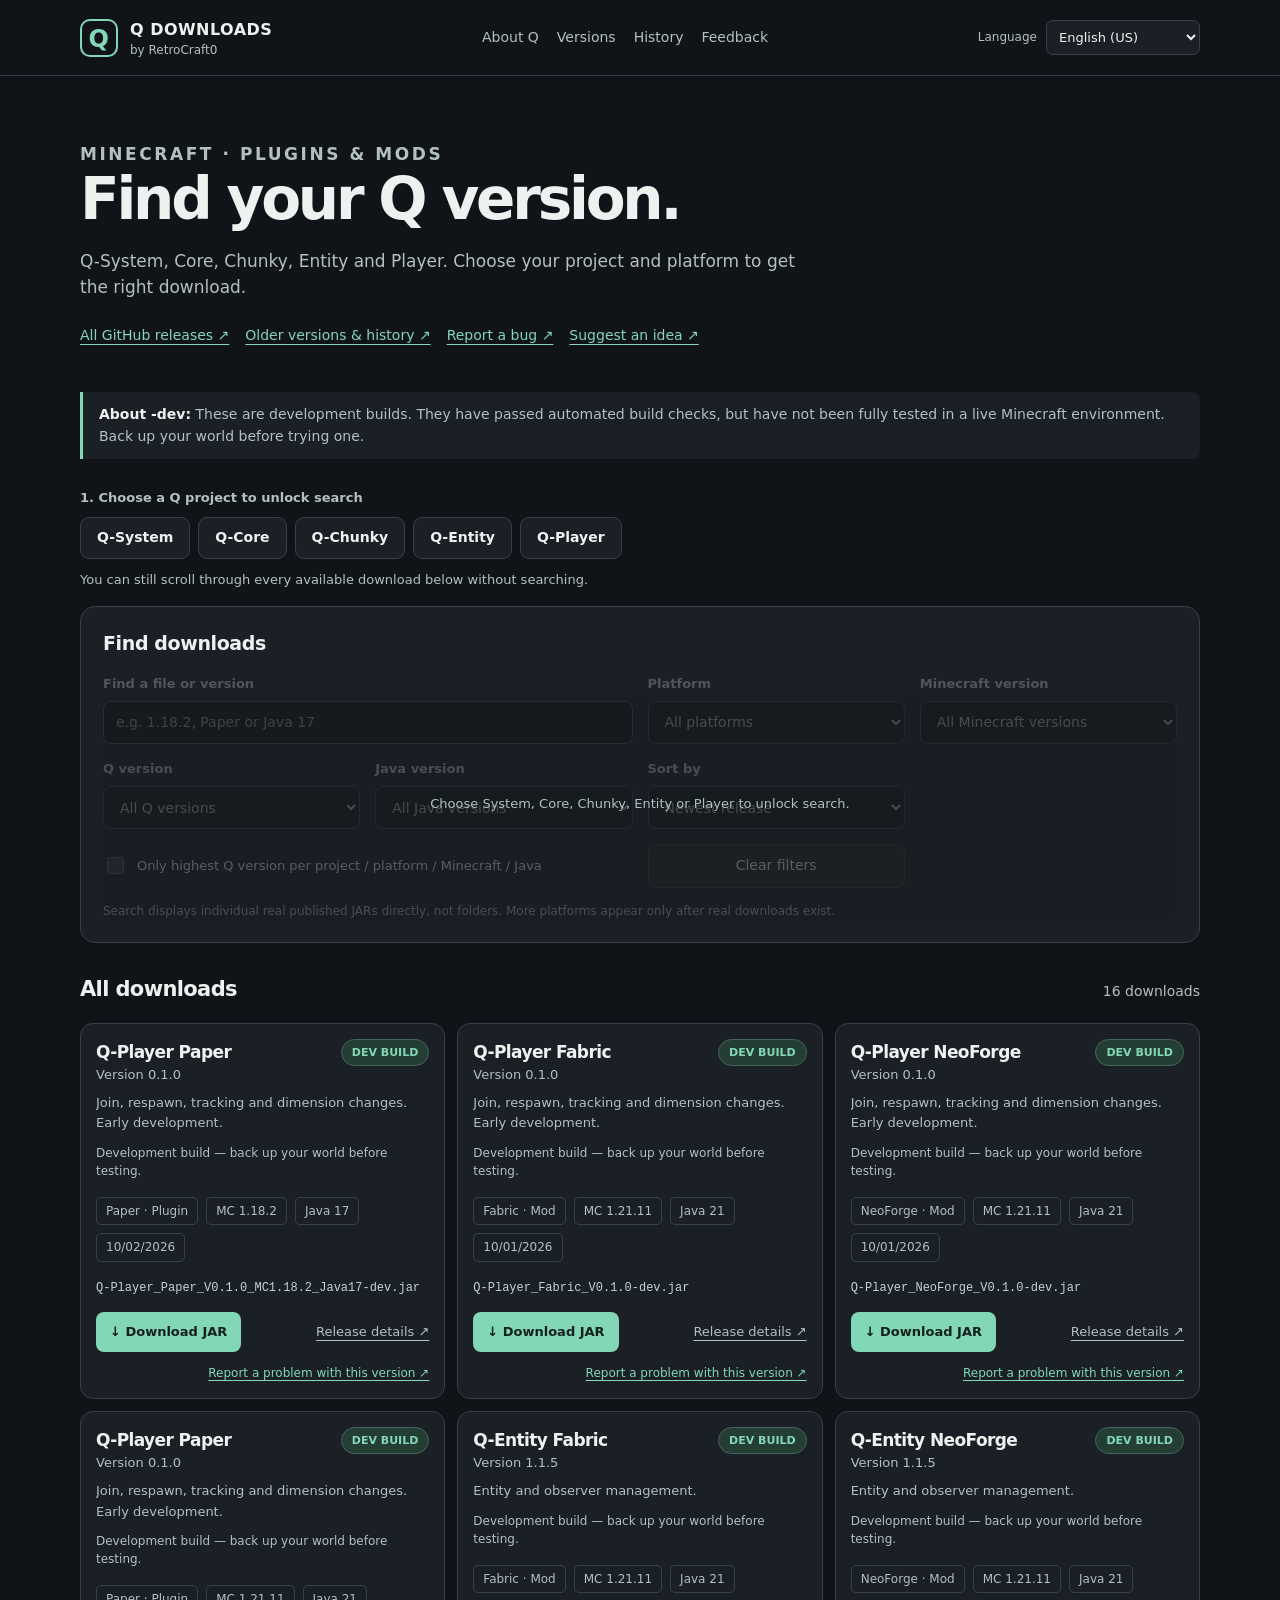
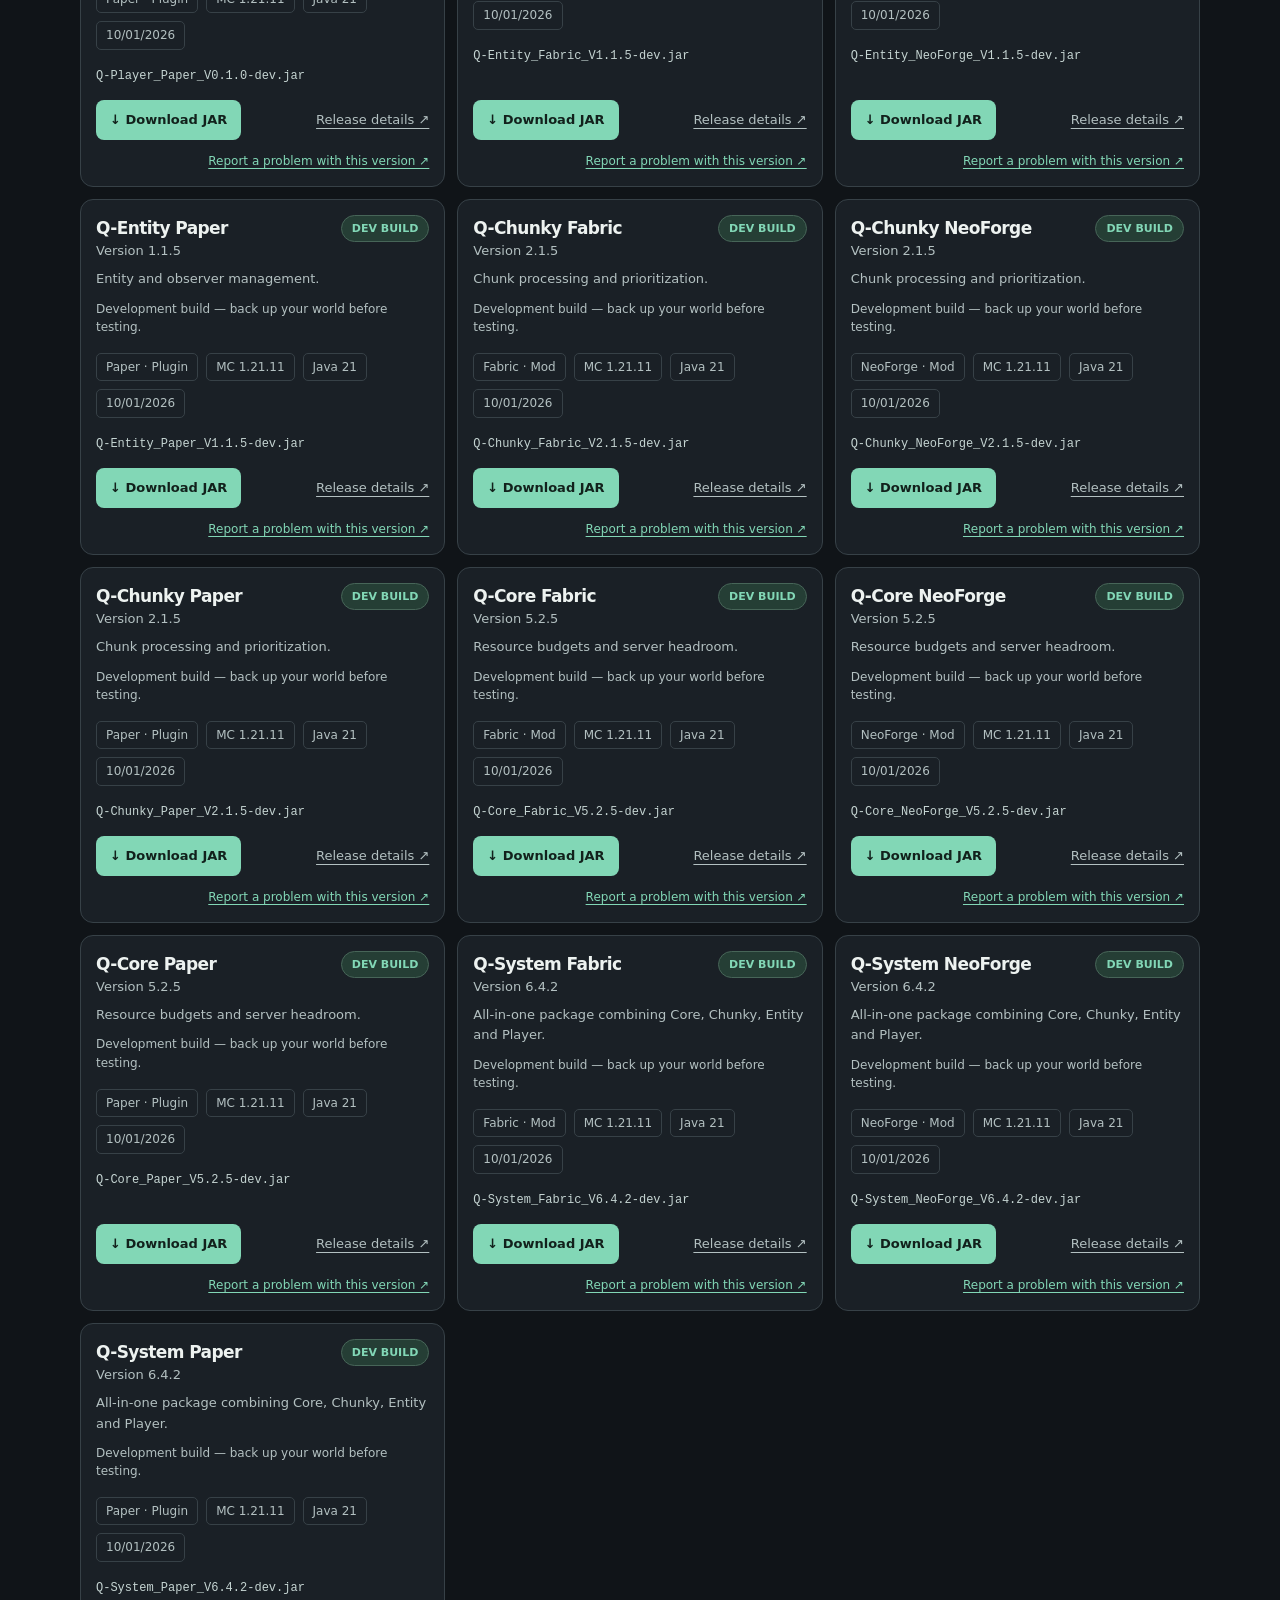
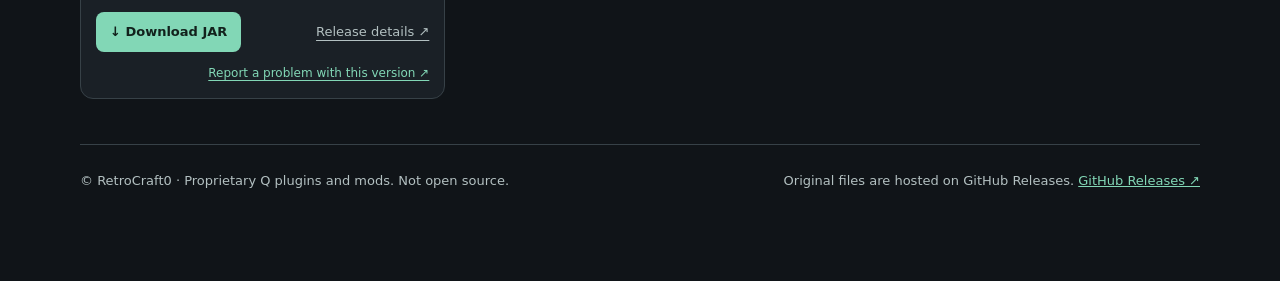
==== commit f566984c: "Polish lock overlay on mobile and debounce large-catalog searches" ====
--- a/index.html
+++ b/index.html
@@ -18,7 +18,7 @@
     .notice{border-left:3px solid var(--accent);padding:12px 16px;color:var(--muted);background:var(--panel);border-radius:0 8px 8px 0;font-size:14px;margin:10px 0 29px}.notice strong{color:var(--fg)}
     .controls{background:var(--panel);border:1px solid var(--line);border-radius:15px;padding:22px;display:grid;grid-template-columns:repeat(4,minmax(0,1fr));gap:15px}
     .controls h2{grid-column:1/-1;font-size:19px;letter-spacing:-.02em;margin:0 0 1px}
-    .controls{position:relative;display:block}.filter-fields{display:grid;grid-template-columns:repeat(4,minmax(0,1fr));gap:15px;border:0;padding:0;margin:15px 0 0;min-width:0}.controls.is-locked .filter-fields{opacity:.34;filter:grayscale(1);pointer-events:none}.locked-overlay{position:absolute;inset:54px 0 0;border:1px solid transparent;background:rgba(16,20,24,.11);border-radius:0 0 15px 15px;color:var(--muted);font:inherit;font-size:13px;cursor:not-allowed;display:grid;place-items:center;text-align:center;padding:15px}.locked-overlay:hover{background:rgba(16,20,24,.2)}.choose-warning{font-size:13px;color:#ff8888;font-weight:650;margin:8px 0 0}.field{display:flex;flex-direction:column;gap:7px}.field label{font-weight:650;font-size:13px;color:var(--muted)}.field input,.field select{width:100%;min-width:0;border:1px solid #4a555a;background:#11181b;color:var(--fg);border-radius:8px;height:43px;padding:0 12px;font:inherit;font-size:14px}.field input::placeholder{color:#89999d}.field.wide{grid-column:span 2}
+    .controls{display:block}.filter-body{position:relative}.filter-fields{display:grid;grid-template-columns:repeat(4,minmax(0,1fr));gap:15px;border:0;padding:0;margin:15px 0 0;min-width:0}.controls.is-locked .filter-fields{opacity:.34;filter:grayscale(1);pointer-events:none}.locked-overlay{position:absolute;inset:15px 0 0;border:1px solid transparent;background:rgba(16,20,24,.11);border-radius:0 0 15px 15px;color:var(--muted);font:inherit;font-size:13px;cursor:not-allowed;display:grid;place-items:center;text-align:center;padding:15px}.locked-overlay:hover{background:rgba(16,20,24,.2)}.choose-warning{position:fixed;top:16px;left:50%;transform:translateX(-50%);z-index:50;max-width:min(90vw,480px);width:max-content;padding:10px 16px;border:1px solid #b35b64;border-radius:9px;background:#3b2429;box-shadow:0 10px 35px #0008;color:#ffb1b7;font-size:13px;font-weight:650;text-align:center;margin:0}.field{display:flex;flex-direction:column;gap:7px}.field label{font-weight:650;font-size:13px;color:var(--muted)}.field input,.field select{width:100%;min-width:0;border:1px solid #4a555a;background:#11181b;color:var(--fg);border-radius:8px;height:43px;padding:0 12px;font:inherit;font-size:14px}.field input::placeholder{color:#89999d}.field.wide{grid-column:span 2}
     .product-bar{margin:0 0 16px}.choose-prompt{font-size:13px;color:var(--muted);margin:11px 0 0}.section-kicker{font-size:13px;color:var(--muted);font-weight:700;margin:0 0 9px}.product-tiles{display:flex;flex-wrap:wrap;gap:8px}.product-tile{border:1px solid var(--line);background:var(--panel);color:var(--fg);border-radius:9px;cursor:pointer;padding:9px 16px;font:inherit;font-size:14px;font-weight:650}.product-tile[aria-pressed="true"]{background:var(--soft);border-color:var(--accent);color:var(--accent)}.product-tile:hover{border-color:var(--accent)}.option-check{grid-column:span 2;display:flex;align-items:center;gap:10px;font-size:13px;color:var(--fg)}.option-check input{width:17px;height:17px;accent-color:var(--accent)}.reset{background:var(--panel2);color:var(--fg);border:1px solid var(--line);font:inherit;font-size:14px;border-radius:8px;padding:10px 14px;cursor:pointer;align-self:end}.reset:hover{border-color:var(--accent)}.search-help{font-size:12px;color:var(--muted);margin:-1px 0 0;grid-column:1/-1}
     .results-heading{display:flex;justify-content:space-between;align-items:baseline;margin:30px 0 17px;gap:12px}.results-heading h2{font-size:21px;margin:0;letter-spacing:-.03em}.results-heading span{color:var(--muted);font-size:14px}
     .cards{display:grid;grid-template-columns:repeat(3,minmax(0,1fr));gap:12px}.card{background:var(--panel);border:1px solid var(--line);border-radius:13px;padding:15px;display:flex;flex-direction:column;min-width:0}.card-head{display:flex;align-items:flex-start;justify-content:space-between;gap:15px}.product{font-size:17px;font-weight:760;letter-spacing:-.035em}.version{font-size:13px;color:var(--muted);font-variant-numeric:tabular-nums}.pill{font-size:11px;font-weight:750;border-radius:99px;border:1px solid #476558;padding:4px 10px;color:var(--accent);white-space:nowrap;background:var(--soft)}.pill.approved{color:#e7ebe8;border-color:#67736f;background:#3a4440}.blurb{color:var(--muted);margin:8px 0 10px;font-size:13px;min-height:0;display:-webkit-box;-webkit-line-clamp:2;-webkit-box-orient:vertical;overflow:hidden}.updates{font-size:13px;color:var(--muted);margin:0 0 13px}.updates strong{color:var(--fg)}.card-warning{font-size:12px;color:var(--muted);margin:0 0 16px}.meta{display:flex;gap:8px;flex-wrap:wrap;margin-bottom:17px}.meta span{border:1px solid var(--line);font-size:12px;padding:4px 9px;border-radius:5px;color:var(--muted)}.file{font:12px/1.6 ui-monospace,SFMono-Regular,Consolas,monospace;color:#c5d4d2;overflow-wrap:anywhere;margin:0 0 14px}.actions{margin-top:auto;display:flex;align-items:center;justify-content:space-between;gap:10px}.download{display:inline-flex;align-items:center;gap:7px;padding:10px 14px;border-radius:8px;background:var(--accent);text-decoration:none;color:#12211c;font-size:13px;font-weight:760}.download:hover{background:#b7edda}.details{font-size:13px;text-underline-offset:4px;color:var(--muted)}.details:hover{color:var(--fg)}
@@ -59,6 +59,7 @@
     </section>
     <section id="filters" class="controls is-locked" aria-labelledby="filter-heading">
       <h2 id="filter-heading" data-i18n="filter">Downloads durchsuchen</h2>
+      <div class="filter-body">
       <fieldset id="filterFields" class="filter-fields" disabled>
         <div class="field wide"><label for="query" data-i18n="searchQuery">Datei oder Version suchen</label><input id="query" type="search" maxlength="120" autocomplete="off" data-i18n-placeholder="searchPlaceholder" placeholder="z. B. 1.18.2, Paper oder Java 17"></div>
         <div class="field"><label for="platform" data-i18n="platform">Plattform</label><select id="platform"><option value="" data-i18n="allPlatforms">Alle Plattformen</option></select></div>
@@ -76,6 +77,7 @@
         <p class="search-help" data-i18n="directFiles">Die Suche zeigt einzelne tatsächlich veröffentlichte JAR-Dateien direkt, keine Ordner. Weitere Plattformen erscheinen erst mit echten Downloads.</p>
       </fieldset>
       <button id="lockedOverlay" class="locked-overlay" type="button" data-i18n="chooseToUnlock" aria-describedby="choosePrompt">Wähle zuerst System, Core, Chunky, Entity oder Player.</button>
+      </div>
     </section>
     <section id="downloads" aria-labelledby="results-title">
       <div class="results-heading"><h2 id="results-title" data-i18n="results">Verfügbare Dateien</h2><span id="count" role="status" aria-live="polite" data-i18n="loading">Downloads werden geladen …</span></div>
@@ -429,7 +431,8 @@
       applyLocale();refreshFilters();render();
     }
     els.lockedOverlay.addEventListener("click",warnIfLocked);
-    els.query.addEventListener("input",render);
+    let searchTimer=null;
+    els.query.addEventListener("input",function(){clearTimeout(searchTimer);searchTimer=setTimeout(render,120);});
     ["platform","minecraft","version","java"].forEach(function(id){
       els[id].addEventListener("change",function(){refreshFilters();render();});
     });
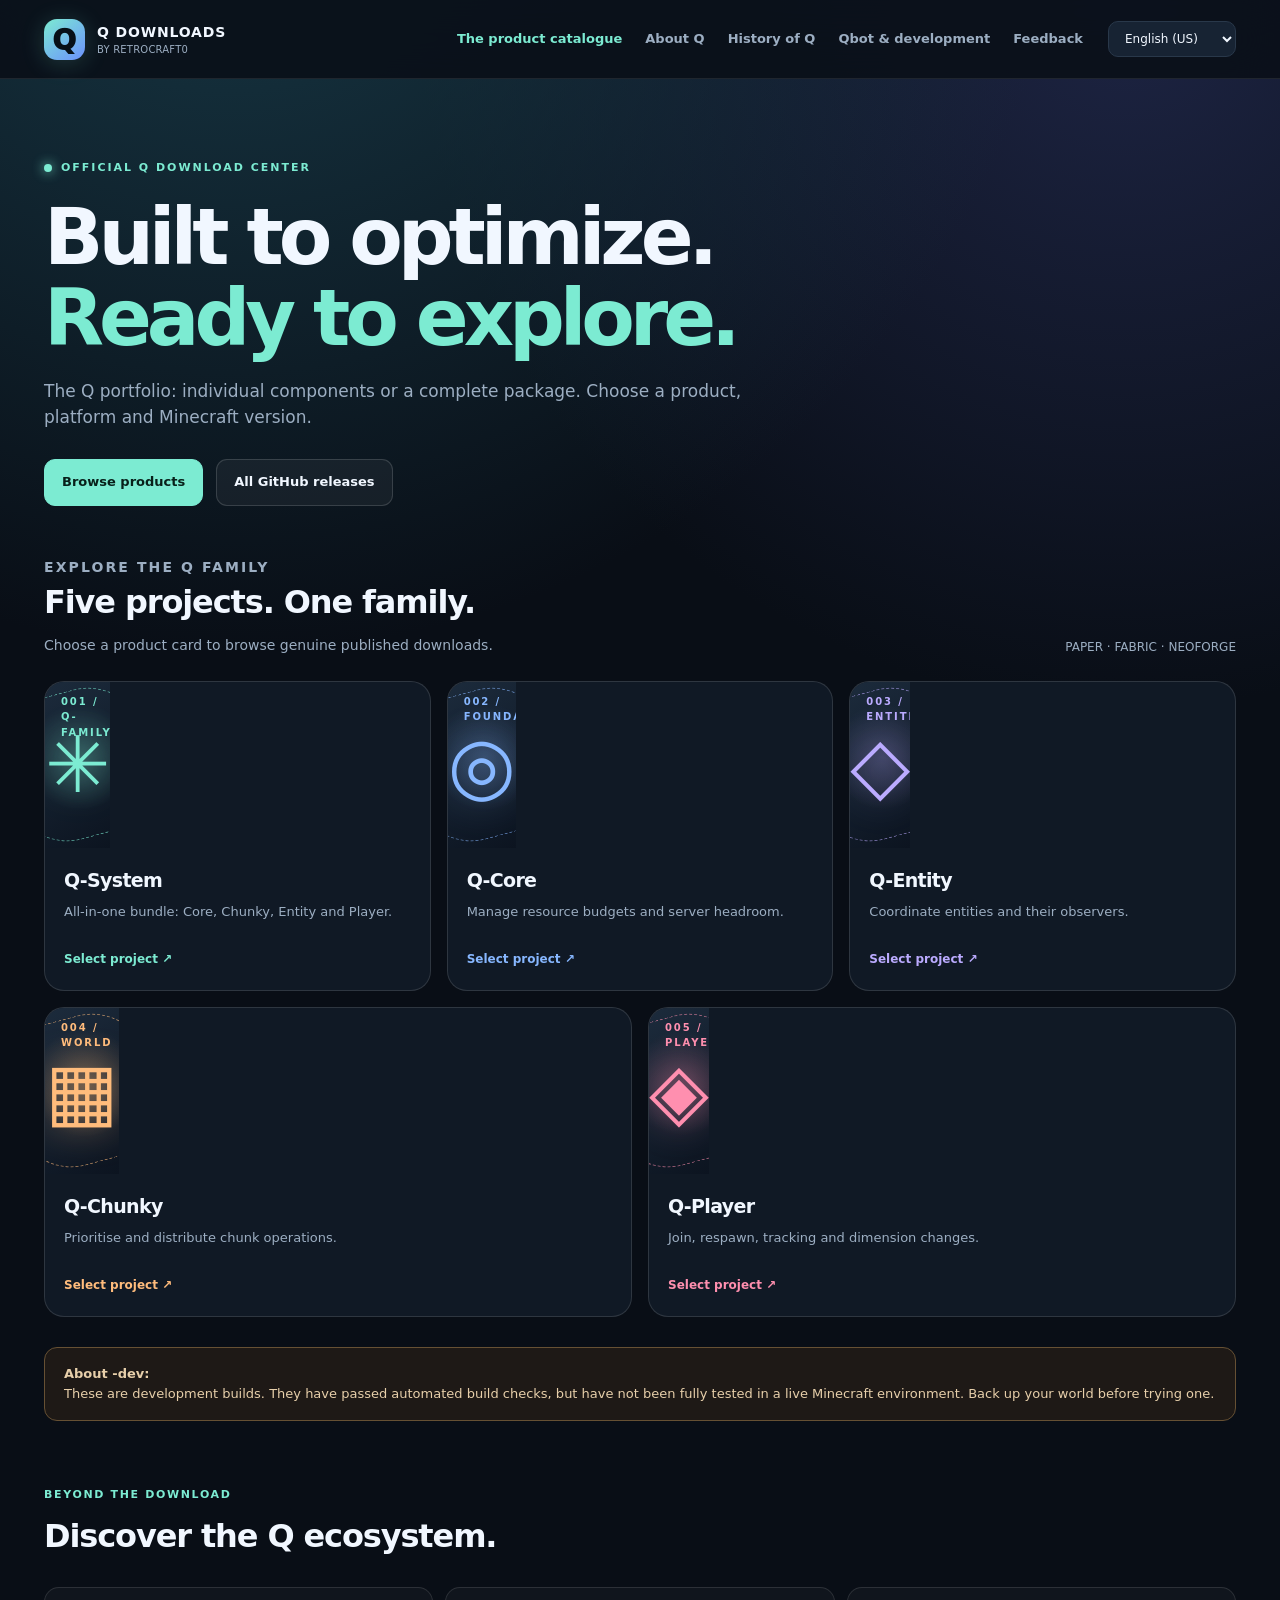
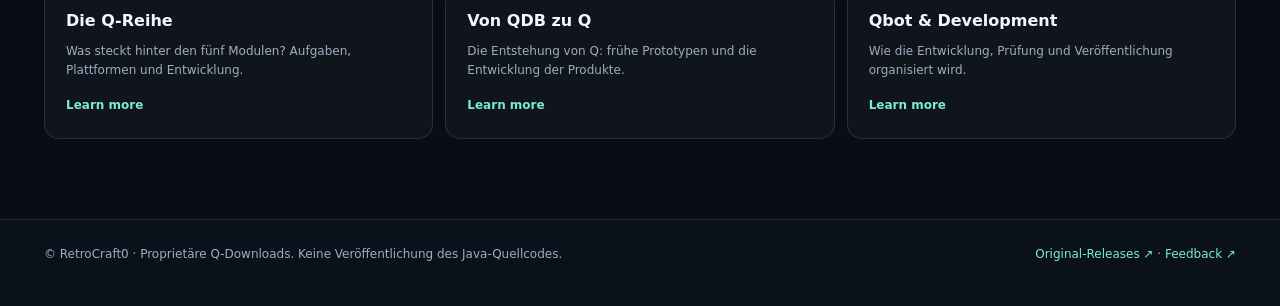
==== commit 92dc3050: "Replace cluttered download screen with illustrated five-product guided catalogue" ====
--- a/index.html
+++ b/index.html
@@ -1,470 +1,24 @@
 <!doctype html>
-<html lang="de">
-<head>
-  <meta charset="utf-8">
-  <meta name="viewport" content="width=device-width, initial-scale=1">
-  <meta name="theme-color" content="#101418">
-  <meta name="description" content="Q-Reihe Downloads: Paper Plugins, Fabric und NeoForge Mods nach Projekt, Version und Minecraft-Version finden.">
-  <title>Q Downloads · RetroCraft0</title>
-  <style>
-    :root{color-scheme:dark;--bg:#101418;--panel:#1a2026;--panel2:#222a30;--line:#374147;--fg:#edf2f0;--muted:#b3c0c1;--accent:#82d7b6;--focus:#b8f6de;--soft:#253e35}
-    *{box-sizing:border-box}body{margin:0;background:var(--bg);color:var(--fg);font:16px/1.55 system-ui,-apple-system,"Segoe UI",sans-serif}
-    [hidden]{display:none!important}
-    a{color:inherit}a:focus-visible,button:focus-visible,input:focus-visible,select:focus-visible{outline:2px solid var(--focus);outline-offset:3px}
-    header{border-bottom:1px solid var(--line);padding:18px max(22px,calc((100vw - 1120px)/2));display:flex;align-items:center;justify-content:space-between;gap:18px}
-    .brand{display:flex;align-items:center;gap:12px;text-decoration:none;font-weight:800;letter-spacing:.03em}.mark{width:38px;height:38px;display:grid;place-items:center;border:2px solid var(--accent);border-radius:10px;color:var(--accent);font-size:24px;font-weight:900}.brand span:last-child small{display:block;color:var(--muted);font-weight:500;letter-spacing:0;font-size:12px;line-height:1.2}
-    nav{display:flex;gap:18px;font-size:14px;flex-wrap:wrap}.head-tools{display:flex;gap:9px;align-items:center;flex-wrap:wrap}.head-tools label{color:var(--muted);font-size:12px}.head-tools select{border:1px solid var(--line);border-radius:7px;padding:8px;background:var(--panel);color:var(--fg);font:inherit;font-size:13px;max-width:168px;cursor:pointer}nav a{color:var(--muted);text-decoration:none}nav a:hover{color:var(--fg)}
-    main{max-width:1164px;padding:0 22px;margin:0 auto 90px}.hero{padding:65px 0 35px}.eyebrow{font-size:12px;font-weight:750;letter-spacing:.15em;text-transform:uppercase;color:var(--accent);margin:0 0 13px}.hero h1{font-size:clamp(32px,5.5vw,58px);font-weight:780;letter-spacing:-.055em;line-height:1.07;margin:0 0 18px}.hero p{font-size:17px;color:var(--muted);max-width:720px;margin:0}.toplinks{margin-top:25px;display:flex;gap:16px;flex-wrap:wrap;font-size:14px}.toplinks a{color:var(--accent);text-underline-offset:4px}
-    .notice{border-left:3px solid var(--accent);padding:12px 16px;color:var(--muted);background:var(--panel);border-radius:0 8px 8px 0;font-size:14px;margin:10px 0 29px}.notice strong{color:var(--fg)}
-    .controls{background:var(--panel);border:1px solid var(--line);border-radius:15px;padding:22px;display:grid;grid-template-columns:repeat(4,minmax(0,1fr));gap:15px}
-    .controls h2{grid-column:1/-1;font-size:19px;letter-spacing:-.02em;margin:0 0 1px}
-    .controls{display:block}.filter-body{position:relative}.filter-fields{display:grid;grid-template-columns:repeat(4,minmax(0,1fr));gap:15px;border:0;padding:0;margin:15px 0 0;min-width:0}.controls.is-locked .filter-fields{opacity:.34;filter:grayscale(1);pointer-events:none}.locked-overlay{position:absolute;inset:15px 0 0;border:1px solid transparent;background:rgba(16,20,24,.11);border-radius:0 0 15px 15px;color:var(--muted);font:inherit;font-size:13px;cursor:not-allowed;display:grid;place-items:center;text-align:center;padding:15px}.locked-overlay:hover{background:rgba(16,20,24,.2)}.choose-warning{position:fixed;top:16px;left:50%;transform:translateX(-50%);z-index:50;max-width:min(90vw,480px);width:max-content;padding:10px 16px;border:1px solid #b35b64;border-radius:9px;background:#3b2429;box-shadow:0 10px 35px #0008;color:#ffb1b7;font-size:13px;font-weight:650;text-align:center;margin:0}.field{display:flex;flex-direction:column;gap:7px}.field label{font-weight:650;font-size:13px;color:var(--muted)}.field input,.field select{width:100%;min-width:0;border:1px solid #4a555a;background:#11181b;color:var(--fg);border-radius:8px;height:43px;padding:0 12px;font:inherit;font-size:14px}.field input::placeholder{color:#89999d}.field.wide{grid-column:span 2}
-    .product-bar{margin:0 0 16px}.choose-prompt{font-size:13px;color:var(--muted);margin:11px 0 0}.section-kicker{font-size:13px;color:var(--muted);font-weight:700;margin:0 0 9px}.product-tiles{display:flex;flex-wrap:wrap;gap:8px}.product-tile{border:1px solid var(--line);background:var(--panel);color:var(--fg);border-radius:9px;cursor:pointer;padding:9px 16px;font:inherit;font-size:14px;font-weight:650}.product-tile[aria-pressed="true"]{background:var(--soft);border-color:var(--accent);color:var(--accent)}.product-tile:hover{border-color:var(--accent)}.option-check{grid-column:span 2;display:flex;align-items:center;gap:10px;font-size:13px;color:var(--fg)}.option-check input{width:17px;height:17px;accent-color:var(--accent)}.reset{background:var(--panel2);color:var(--fg);border:1px solid var(--line);font:inherit;font-size:14px;border-radius:8px;padding:10px 14px;cursor:pointer;align-self:end}.reset:hover{border-color:var(--accent)}.search-help{font-size:12px;color:var(--muted);margin:-1px 0 0;grid-column:1/-1}
-    .results-heading{display:flex;justify-content:space-between;align-items:baseline;margin:30px 0 17px;gap:12px}.results-heading h2{font-size:21px;margin:0;letter-spacing:-.03em}.results-heading span{color:var(--muted);font-size:14px}
-    .cards{display:grid;grid-template-columns:repeat(3,minmax(0,1fr));gap:12px}.card{background:var(--panel);border:1px solid var(--line);border-radius:13px;padding:15px;display:flex;flex-direction:column;min-width:0}.card-head{display:flex;align-items:flex-start;justify-content:space-between;gap:15px}.product{font-size:17px;font-weight:760;letter-spacing:-.035em}.version{font-size:13px;color:var(--muted);font-variant-numeric:tabular-nums}.pill{font-size:11px;font-weight:750;border-radius:99px;border:1px solid #476558;padding:4px 10px;color:var(--accent);white-space:nowrap;background:var(--soft)}.pill.approved{color:#e7ebe8;border-color:#67736f;background:#3a4440}.blurb{color:var(--muted);margin:8px 0 10px;font-size:13px;min-height:0;display:-webkit-box;-webkit-line-clamp:2;-webkit-box-orient:vertical;overflow:hidden}.updates{font-size:13px;color:var(--muted);margin:0 0 13px}.updates strong{color:var(--fg)}.card-warning{font-size:12px;color:var(--muted);margin:0 0 16px}.meta{display:flex;gap:8px;flex-wrap:wrap;margin-bottom:17px}.meta span{border:1px solid var(--line);font-size:12px;padding:4px 9px;border-radius:5px;color:var(--muted)}.file{font:12px/1.6 ui-monospace,SFMono-Regular,Consolas,monospace;color:#c5d4d2;overflow-wrap:anywhere;margin:0 0 14px}.actions{margin-top:auto;display:flex;align-items:center;justify-content:space-between;gap:10px}.download{display:inline-flex;align-items:center;gap:7px;padding:10px 14px;border-radius:8px;background:var(--accent);text-decoration:none;color:#12211c;font-size:13px;font-weight:760}.download:hover{background:#b7edda}.details{font-size:13px;text-underline-offset:4px;color:var(--muted)}.details:hover{color:var(--fg)}
-    .reportline{margin:12px 0 0;font-size:12px;text-align:right}.reportline a{color:var(--accent);text-underline-offset:3px}
-    .more-wrap{text-align:center;margin:23px 0}.more{background:var(--panel2);color:var(--fg);border:1px solid var(--line);padding:12px 24px;border-radius:9px;font:inherit;font-size:14px;cursor:pointer}.more:hover{border-color:var(--accent)}.more-wrap[hidden]{display:none}
-    .empty{padding:48px 25px;border:1px dashed var(--line);border-radius:12px;color:var(--muted);text-align:center;grid-column:1/-1}.empty strong{display:block;color:var(--fg);font-size:18px;margin-bottom:5px}
-    .bottom{margin:45px 0 0;padding-top:26px;border-top:1px solid var(--line);color:var(--muted);font-size:13px;display:flex;justify-content:space-between;flex-wrap:wrap;gap:12px}.bottom a{color:var(--accent)}.sr-only{position:absolute;width:1px;height:1px;padding:0;margin:-1px;overflow:hidden;clip:rect(0,0,0,0);white-space:nowrap;border:0}
-    @media(max-width:950px){.cards{grid-template-columns:repeat(2,minmax(0,1fr))}}@media(max-width:790px){.filter-fields{grid-template-columns:repeat(2,minmax(0,1fr))}.hero{padding-top:42px}}@media(max-width:620px){.cards{grid-template-columns:1fr}.product-tiles{display:grid;grid-template-columns:repeat(3,minmax(0,1fr))}.product-tile{padding:9px 5px}.option-check{grid-column:1/-1}}
-    @media(max-width:430px){header{padding:15px 18px;flex-wrap:wrap}.head-tools{margin-left:auto}nav{gap:10px;font-size:12px}.brand span:last-child{font-size:13px}.controls{padding:16px}.filter-fields{gap:12px}.field.wide{grid-column:1/-1}.results-heading{align-items:start;flex-direction:column}.card{padding:17px}}
-    @media(prefers-reduced-motion:no-preference){.card,.download{transition:border-color .12s,background .12s}.card:hover{border-color:#648b7a}}
-  </style>
-</head>
+<html lang="de"><head><meta charset="utf-8"><meta name="viewport" content="width=device-width,initial-scale=1"><meta name="theme-color" content="#090e16"><meta name="description" content="Offizieller Q Downloads Produktkatalog: System, Core, Entity, Chunky und Player. Plattform, Minecraft-Version und konkrete JAR auswählen."><title>Q Downloads – Finde deine Version</title><link rel="stylesheet" href="./site.css"></head>
 <body>
-  <header>
-    <a class="brand" href="./" aria-label="Q Downloads – Start"><span class="mark">Q</span><span>Q DOWNLOADS<small>by RetroCraft0</small></span></a>
-    <nav aria-label="More pages"><a data-i18n="about" href="https://github.com/retrocraft0-hub/Q-Downloads#readme">Über Q</a><a data-i18n="versions" href="https://github.com/retrocraft0-hub/Q-Downloads/blob/main/VERSIONEN.md">Versionsliste</a><a data-i18n="history" href="https://github.com/retrocraft0-hub/Q-Downloads/blob/main/HISTORIE.md">Geschichte</a><a data-i18n="feedback" href="https://github.com/retrocraft0-hub/Q-Downloads/issues">Feedback</a></nav>
-    <div class="head-tools"><label data-i18n="language" for="language">Sprache</label><select id="language" aria-label="Choose language"></select></div>
-  </header>
-  <main>
-    <section class="hero" aria-labelledby="main-title">
-      <p class="eyebrow" data-i18n="eyebrow">Minecraft · Plugins & Mods</p>
-      <h1 id="main-title" data-i18n="hero">Finde deine Q-Version.</h1>
-      <p data-i18n="intro">Q-System, Core, Chunky, Entity und Player. Wähle dein Projekt und deine Plattform – alle verfügbaren Versionen sind direkt verlinkt.</p>
-      <div class="toplinks"><a href="https://github.com/retrocraft0-hub/Q-Downloads/releases" data-i18n="releases">Alle GitHub-Releases ↗</a><a href="https://github.com/retrocraft0-hub/Q-Downloads/blob/main/HISTORIE.md" data-i18n="older">Ältere Versionen & Projektgeschichte ↗</a><a href="https://github.com/retrocraft0-hub/Q-Downloads/issues/new?template=bug-report.yml" data-i18n="report">Fehler melden ↗</a><a href="https://github.com/retrocraft0-hub/Q-Downloads/issues/new?template=feature-request.yml" data-i18n="idea">Idee vorschlagen ↗</a></div>
-    </section>
-    <aside class="notice"><strong data-i18n="noticeTitle">Hinweis zu -dev:</strong> <span data-i18n="notice">Das sind Entwicklungsversionen. Sie wurden technisch gebaut und geprüft, aber noch nicht vollständig in Minecraft getestet. Vor dem Ausprobieren ein Backup anlegen.</span></aside>
-    <section class="product-bar" aria-labelledby="browse-products">
-      <h2 id="browse-products" class="section-kicker" data-i18n="browseProducts">1. Wähle zuerst dein Q-Projekt für die Suche</h2>
-      <div id="productTiles" class="product-tiles" role="group" aria-label="Q projects">
-        <button type="button" class="product-tile" data-product="Q-System" aria-pressed="false">Q-System</button>
-        <button type="button" class="product-tile" data-product="Q-Core" aria-pressed="false">Q-Core</button>
-        <button type="button" class="product-tile" data-product="Q-Chunky" aria-pressed="false">Q-Chunky</button>
-        <button type="button" class="product-tile" data-product="Q-Entity" aria-pressed="false">Q-Entity</button>
-        <button type="button" class="product-tile" data-product="Q-Player" aria-pressed="false">Q-Player</button>
-      </div>
-      <p id="choosePrompt" class="choose-prompt" data-i18n="chooseFirst">Ohne Auswahl kannst du unten trotzdem alle Downloads durchscrollen.</p>
-      <p id="chooseWarning" class="choose-warning" role="alert" aria-live="assertive" hidden></p>
-    </section>
-    <section id="filters" class="controls is-locked" aria-labelledby="filter-heading">
-      <h2 id="filter-heading" data-i18n="filter">Downloads durchsuchen</h2>
-      <div class="filter-body">
-      <fieldset id="filterFields" class="filter-fields" disabled>
-        <div class="field wide"><label for="query" data-i18n="searchQuery">Datei oder Version suchen</label><input id="query" type="search" maxlength="120" autocomplete="off" data-i18n-placeholder="searchPlaceholder" placeholder="z. B. 1.18.2, Paper oder Java 17"></div>
-        <div class="field"><label for="platform" data-i18n="platform">Plattform</label><select id="platform"><option value="" data-i18n="allPlatforms">Alle Plattformen</option></select></div>
-        <div class="field"><label for="minecraft" data-i18n="minecraft">Minecraft-Version</label><select id="minecraft"><option value="" data-i18n="allMinecraft">Alle Minecraft-Versionen</option></select></div>
-        <div class="field"><label for="version" data-i18n="version">Q-Version</label><select id="version"><option value="" data-i18n="allVersions">Alle Q-Versionen</option></select></div>
-        <div class="field"><label for="java" data-i18n="java">Java-Version</label><select id="java"><option value="" data-i18n="allJava">Alle Java-Versionen</option></select></div>
-        <div class="field"><label for="sort" data-i18n="sort">Sortieren</label><select id="sort">
-          <option value="published-desc" data-i18n="newest">Neueste Veröffentlichung</option>
-          <option value="published-asc" data-i18n="oldest">Älteste Veröffentlichung</option>
-          <option value="version-desc" data-i18n="qHigh">Höchste Q-Version</option>
-          <option value="version-asc" data-i18n="qLow">Niedrigste Q-Version</option>
-        </select></div>
-        <label class="option-check" for="latestOnly"><input id="latestOnly" type="checkbox"><span data-i18n="latestOnly">Nur höchste Q-Version pro Artefakt / Plattform / Minecraft / Java</span></label>
-        <button id="reset" type="button" class="reset" data-i18n="reset">Filter zurücksetzen</button>
-        <p class="search-help" data-i18n="directFiles">Die Suche zeigt einzelne tatsächlich veröffentlichte JAR-Dateien direkt, keine Ordner. Weitere Plattformen erscheinen erst mit echten Downloads.</p>
-      </fieldset>
-      <button id="lockedOverlay" class="locked-overlay" type="button" data-i18n="chooseToUnlock" aria-describedby="choosePrompt">Wähle zuerst System, Core, Chunky, Entity oder Player.</button>
-      </div>
-    </section>
-    <section id="downloads" aria-labelledby="results-title">
-      <div class="results-heading"><h2 id="results-title" data-i18n="results">Verfügbare Dateien</h2><span id="count" role="status" aria-live="polite" data-i18n="loading">Downloads werden geladen …</span></div>
-      <div id="cards" class="cards"><p class="empty" data-i18n="loading">Die aktuellen GitHub-Releases werden geladen …</p></div>
-      <div id="moreWrap" class="more-wrap" hidden><button id="moreBtn" class="more" type="button">Weitere Downloads anzeigen</button></div>
-    </section>
-    <footer class="bottom"><span data-i18n="footer">© RetroCraft0 · Proprietäre Q-Plugins und -Mods. Kein Open Source.</span><span><span data-i18n="footerFiles">Die Originaldateien kommen direkt aus GitHub Releases.</span> <a href="https://github.com/retrocraft0-hub/Q-Downloads/releases">GitHub Releases ↗</a></span></footer>
-  </main>
-  <script src="i18n.js"></script>
-  <script>
-    "use strict";
-    const API = "https://api.github.com/repos/retrocraft0-hub/Q-Downloads/releases?per_page=100&page=";
-    const I18N=window.Q_I18N||{names:{"de":"Deutsch","en-US":"English (US)"},texts:{"en-US":{},"de":{}}};
-    const EXTRA={de:{browseProducts:"1. Wähle zuerst dein Q-Projekt für die Suche",chooseFirst:"Du kannst unten auch ohne Suche durch alle verfügbaren Downloads scrollen.",chooseToUnlock:"Wähle zuerst ein Q-Projekt, um die Suche freizuschalten.",chooseWarning:"Bitte wähle zuerst System, Core, Chunky, Entity oder Player aus.",browseAll:"Alle Downloads",searchQuery:"Datei oder Version suchen",searchPlaceholder:"z. B. 1.18.2, Paper oder Java 17",allVersions:"Alle Q-Versionen",sort:"Sortieren",newest:"Neueste Veröffentlichung",oldest:"Älteste Veröffentlichung",qHigh:"Höchste Q-Version",qLow:"Niedrigste Q-Version",latestOnly:"Nur höchste Q-Version pro Projekt / Plattform / Minecraft / Java",reset:"Filter zurücksetzen",directFiles:"Die Suche zeigt einzelne tatsächlich veröffentlichte JAR-Dateien direkt, keine Ordner. Weitere Plattformen erscheinen erst mit echten Downloads."},"en-US":{browseProducts:"1. Choose a Q project to unlock search",chooseFirst:"You can still scroll through every available download below without searching.",chooseToUnlock:"Choose System, Core, Chunky, Entity or Player to unlock search.",chooseWarning:"Please choose System, Core, Chunky, Entity or Player first.",browseAll:"All downloads",searchQuery:"Find a file or version",searchPlaceholder:"e.g. 1.18.2, Paper or Java 17",allVersions:"All Q versions",sort:"Sort by",newest:"Newest release",oldest:"Oldest release",qHigh:"Highest Q version",qLow:"Lowest Q version",latestOnly:"Only highest Q version per project / platform / Minecraft / Java",reset:"Clear filters",directFiles:"Search displays individual real published JARs directly, not folders. More platforms appear only after real downloads exist."}};
-    function chooseLocale(){
-      try{
-        const saved=localStorage.getItem("q_download_language");
-        if(saved&&I18N.names[saved])return saved;
-      }catch(_){}
-      const candidates=[...(navigator.languages||[]),navigator.language||""];
-      for(const candidate of candidates){
-        if(I18N.names[candidate])return candidate;
-        const prefix=candidate.split("-")[0];
-        const match=Object.keys(I18N.names).find(code=>code===prefix||code.startsWith(prefix+"-"));
-        if(match)return match;
-      }
-      return "en-US";
-    }
-    let locale=chooseLocale();
-    function L(key){
-      const texts=I18N.texts||{};
-      return (texts[locale]&&texts[locale][key])||(texts["en-US"]&&texts["en-US"][key])||
-             (texts.de&&texts.de[key])||(EXTRA[locale]&&EXTRA[locale][key])||EXTRA["en-US"][key]||key;
-    }
-    function formatted(key,n){return L(key).replace("{n}",String(n));}
-    function applyLocale(){
-      document.documentElement.lang=locale;
-      document.documentElement.dir="ltr";
-      document.querySelectorAll("[data-i18n]").forEach(node=>{node.textContent=L(node.dataset.i18n);});
-      document.querySelectorAll("[data-i18n-placeholder]").forEach(node=>{node.placeholder=L(node.dataset.i18nPlaceholder);});
-      document.querySelectorAll("#platform option[data-category]").forEach(node=>{node.textContent=node.value+" ("+L(node.dataset.category)+")";});
-      const language=document.getElementById("language");
-      if(language)language.value=locale;
-      document.title="Q Downloads · RetroCraft0";
-    }
-    const languageSelect=document.getElementById("language");
-    Object.entries(I18N.names).forEach(([code,name])=>{
-      const item=document.createElement("option");item.value=code;item.textContent=name;languageSelect.append(item);
-    });
-    languageSelect.addEventListener("change",function(){
-      locale=languageSelect.value;
-      try{localStorage.setItem("q_download_language",locale);}catch(_){}
-      applyLocale();
-      refreshFilters();
-      render();
-    });
-
-    const INFO = {
-      "Q-System": "Gesamtpaket mit Core, Chunky, Entity und Player.",
-      "Q-Core": "Ressourcenbudgets und Server-Headroom.",
-      "Q-Chunky": "Chunk-Verarbeitung und Priorisierung.",
-      "Q-Entity": "Funktionen rund um Entities und ihre Beobachter.",
-      "Q-Player": "Join, Respawn, Tracking und Dimensionswechsel. Frühe Entwicklung."
-    };
-    const DESC_KEY={"Q-System":"productSystem","Q-Core":"productCore","Q-Chunky":"productChunky","Q-Entity":"productEntity","Q-Player":"productPlayer"};
-    const els = Object.fromEntries(["query","version","platform","minecraft","java","sort","latestOnly","reset","productTiles","choosePrompt","chooseWarning","filters","filterFields","lockedOverlay","downloads","results-title","count","cards","moreWrap","moreBtn"].map(function(id){return [id,document.getElementById(id)];}));
-    let all = [];
-    let selectedProduct="";
-    let catalogReady=false;
-    let loadError=null;
-    const PAGE_SIZE=24;
-    let currentRows=[];
-    let renderedCount=0;
-    let warningTimer=null;
-    // Numeric SemVer sorting. A stable version sorts after a prerelease.
-    function compareQVersions(a,b){
-      const rx=/^(\d+)\.(\d+)\.(\d+)(?:-([0-9A-Za-z.-]+))?$/;
-      const x=rx.exec(a),y=rx.exec(b);
-      if(!x||!y)return a.localeCompare(b,undefined,{numeric:true});
-      for(let i=1;i<=3;i++){const delta=Number(x[i])-Number(y[i]);if(delta)return delta;}
-      if(!x[4]&&y[4])return 1;
-      if(x[4]&&!y[4])return -1;
-      return (x[4]||"").localeCompare(y[4]||"",undefined,{numeric:true});
-    }
-    function newestQOnly(records){
-      const newest=new Map();
-      for(const r of records){
-        const key=[r.product,r.platform,r.mc,r.javaTarget].join("/");
-        const old=newest.get(key);
-        if(!old||compareQVersions(r.version,old.version)>0||
-           (compareQVersions(r.version,old.version)===0&&r.date>old.date))newest.set(key,r);
-      }
-      return [...newest.values()];
-    }
-    function element(type,className,value) {
-      const n=document.createElement(type);
-      if(className)n.className=className;
-      if(value!==undefined)n.textContent=value;
-      return n;
-    }
-    function link(href,label,css){
-      const a=element("a",css,label);
-      a.href=href;a.rel="noopener noreferrer";
-      return a;
-    }
-    function actualUpdate(body) {
-      // Display a short changelog only when the release notes contain an actual, authored change.
-      const found=/(?:^|\n)(?:#{1,3}\s*)?(?:Was geändert wurde:|Was ist neu\?|Änderungen:)\s*\n([\s\S]*?)(?=\n\n|\n#{1,3}\s|$)/i.exec(String(body||""));
-      if(!found)return "";
-      const first=found[1].split(/\r?\n/).map(function(line){
-        return line.replace(/^\s*(?:[-*]\s+|\d+\.\s+)?/,"").replace(/[*<>|]/g,"").trim();
-      }).find(function(line){return line.length>=9&&!/^Release|Download|Teststand/i.test(line);});
-      return first?first.slice(0,180):"";
-    }
-    function parseAsset(release,asset) {
-      const name=asset.name||"";
-      if(!name.toLowerCase().endsWith(".jar"))return null;
-      const dev=name.endsWith("-dev.jar");
-      const stem=name.slice(0,name.length-(dev?8:4));
-      const m=/^(Q-(?:System|Core|Chunky|Entity|Player))_(Paper|Plugin|Fabric|NeoForge|Forge|Sponge|Quilt|Folia|Spigot|Bukkit|Purpur|Velocity|BungeeCord)_V(\d+\.\d+\.\d+(?:-[A-Za-z0-9.-]+)?)(?:_MC([0-9]+(?:\.[0-9]+)*(?:-[A-Za-z0-9.-]+)?))?(?:_Java(\d{1,2}))?$/.exec(stem);
-      if(!m)return null;
-      const product=m[1],platform=m[2]==="Plugin"?"Paper":m[2],version=m[3];
-      const names=new Set((release.assets||[]).map(function(a){return a.name;}));
-      const approved=names.has("CURSEFORGE-APPROVAL-"+platform.toLowerCase()+".json")&&!dev;
-      const tag=release.tag_name||"";
-      const specificTag=/\/mc([0-9]+(?:\.[0-9]+){1,3})\/java([0-9]{1,2})\//.exec(tag);
-      // MC and Java in a multi-target archive must BOTH match the filename.
-      if(specificTag&&(!m[4]||!m[5]||specificTag[1]!==m[4]||specificTag[2]!==m[5]))return null;
-      if((m[4]||m[5])&&!specificTag)return null;
-      // Only the original older per-loader/grouped tags are known as MC 1.21.11 / Java 21.
-      const canonical=/^dev\/q-(?:system|core|chunky|entity|player)\/(?:(?:paper|fabric|neoforge)\/)?v[^/]+-[a-f0-9]{10}$/.test(tag);
-      const mc=m[4]||(canonical?"1.21.11":"");
-      const javaTarget=m[5]||(canonical?"21":"");
-      const update=/## Was ist neu\?\s*\n+([^\n]{6,200})/i.exec(release.body||"");
-      const description=(update&&update[1]&&!update[1].includes("Erstarchivierung")) ? update[1].replace(/[*|<>]/g,"").trim() : INFO[product];
-      return {product:product,platform:platform,version:version,mc:mc,javaTarget:javaTarget,dev:dev,approved:approved,
-        filename:name,href:asset.browser_download_url,releaseUrl:release.html_url,
-        title:release.name||"",body:release.body||"",date:release.published_at||release.created_at||"",
-        description:description,updateText:actualUpdate(release.body),key:product+"/"+platform+"/"+version+"/"+(mc||"unknown")+"/"+(javaTarget||"unknown")};
-    }
-    function cell(card,type,label) {return card.appendChild(element(type,"",label));}
-    // Options come only from existing PUBLIC original JAR entries of the selected product.
-    function selectOptions(control,values,placeholder,formatter){
-      const old=control.value;
-      const options=[new Option(placeholder,"")];
-      values.forEach(function(value){options.push(new Option(formatter?formatter(value):value,value));});
-      control.replaceChildren(...options);
-      control.value=values.includes(old)?old:"";
-    }
-    function refreshFilters(){
-      if(!selectedProduct||!catalogReady)return;
-      const productFiles=all.filter(function(r){return r.product===selectedProduct;});
-      const plugins=new Set(["Paper","Sponge","Folia","Spigot","Bukkit","Purpur","Velocity","BungeeCord"]);
-      const platforms=[...new Set(productFiles.map(function(r){return r.platform;}))].sort();
-      selectOptions(els.platform,platforms,L("allPlatforms"),function(name){return name+" ("+L(plugins.has(name)?"plugin":"mod")+")";});
-      const platformFiles=productFiles.filter(function(r){return !els.platform.value||r.platform===els.platform.value;});
-      const minecrafts=[...new Set(platformFiles.map(function(r){return r.mc;}).filter(Boolean))].sort(function(a,b){return b.localeCompare(a,undefined,{numeric:true});});
-      selectOptions(els.minecraft,minecrafts,L("allMinecraft"));
-      const mcFiles=platformFiles.filter(function(r){return !els.minecraft.value||r.mc===els.minecraft.value;});
-      const versions=[...new Set(mcFiles.map(function(r){return r.version;}))].sort(function(a,b){return -compareQVersions(a,b);});
-      selectOptions(els.version,versions,L("allVersions"),function(v){return "v"+v;});
-      const versionFiles=mcFiles.filter(function(r){return !els.version.value||r.version===els.version.value;});
-      const javas=[...new Set(versionFiles.map(function(r){return r.javaTarget;}).filter(Boolean))].sort(function(a,b){return Number(b)-Number(a);});
-      selectOptions(els.java,javas,L("allJava"),function(v){return "Java "+v;});
-    }
-    function warnIfLocked(){
-      if(selectedProduct)return;
-      els.chooseWarning.textContent=L("chooseWarning");
-      els.chooseWarning.hidden=false;
-      clearTimeout(warningTimer);
-      warningTimer=setTimeout(function(){els.chooseWarning.hidden=true;},2600);
-    }
-    function showMore(){
-      if(!catalogReady||renderedCount>=currentRows.length)return;
-      const chunk=document.createDocumentFragment();
-      currentRows.slice(renderedCount,renderedCount+PAGE_SIZE).forEach(function(r){
-        const card=element("article","card");
-        const head=element("div","card-head"),left=element("div","");
-        left.append(element("div","product",r.product+" "+r.platform));
-        left.append(element("div","version",L("versionWord")+" "+r.version));
-        head.append(left);
-        const status=element("span","pill"+(r.approved?" approved":""),r.approved?L("approved"):r.dev?L("dev"):L("experimental"));
-        head.append(status);card.append(head);
-        card.append(element("p","blurb",locale==="de"&&r.description?r.description:L(DESC_KEY[r.product])));
-        if(r.updateText){
-          const update=element("p","updates");
-          update.append(element("strong","",L("update")+" ("+L("original")+"): "));
-          update.append(document.createTextNode(r.updateText));
-          card.append(update);
-        }
-        if(r.dev)card.append(element("p","card-warning",L("backup")));
-        const meta=element("div","meta");
-        meta.append(element("span","",["Paper","Sponge","Folia","Spigot","Bukkit","Purpur","Velocity","BungeeCord"].includes(r.platform)?r.platform+" · "+L("plugin"):r.platform+" · "+L("mod")));
-        meta.append(element("span","",r.mc?"MC "+r.mc:L("mcMissing")));
-        meta.append(element("span","",r.javaTarget?"Java "+r.javaTarget:L("javaMissing")));
-        if(r.date){const d=new Date(r.date);if(!Number.isNaN(d.valueOf()))meta.append(element("span","",d.toLocaleDateString(locale,{day:"2-digit",month:"2-digit",year:"numeric"})));}
-        card.append(meta);
-        card.append(element("p","file",r.filename));
-        const actions=element("div","actions");
-        actions.append(link(r.href,L("getJar"),"download"));
-        actions.append(link(r.releaseUrl,L("details"),"details"));
-        card.append(actions);
-        const report=element("p","reportline");
-        const reportTitle="[Bug] "+r.product+" "+r.platform+" v"+r.version+" / MC "+(r.mc||"?")+" / Java "+(r.javaTarget||"?");
-        report.append(link("https://github.com/retrocraft0-hub/Q-Downloads/issues/new?template=bug-report.yml&title="+encodeURIComponent(reportTitle),L("reportCard"),""));
-        card.append(report);
-        chunk.append(card);
-      });
-      els.cards.append(chunk);
-      renderedCount=Math.min(currentRows.length,renderedCount+PAGE_SIZE);
-      els.moreWrap.hidden=renderedCount>=currentRows.length;
-      els.moreBtn.textContent=formatted("more",Math.min(PAGE_SIZE,currentRows.length-renderedCount));
-    }
-    function render() {
-      els.productTiles.querySelectorAll("button[data-product]").forEach(function(btn){
-        btn.setAttribute("aria-pressed",String(btn.dataset.product===selectedProduct));
-      });
-      const locked=!selectedProduct;
-      els.filterFields.disabled=locked;
-      els.filters.classList.toggle("is-locked",locked);
-      els.lockedOverlay.hidden=!locked;
-      els.choosePrompt.hidden=!locked;
-      els["results-title"].textContent=L(locked?"browseAll":"results");
-      if(!locked)els.chooseWarning.hidden=true;
-      if(loadError){
-        els.count.textContent=L("unavailable");
-        const box=element("div","empty");
-        box.append(element("strong","",L("unavailable")));
-        box.append(L("catalogUnavailable")+" ");
-        box.append(link("https://github.com/retrocraft0-hub/Q-Downloads/releases",L("fallback"),"details"));
-        els.cards.replaceChildren(box);els.moreWrap.hidden=true;return;
-      }
-      if(!catalogReady){els.count.textContent=L("loading");return;}
-      let filtered;
-      if(locked){
-        // Browsing is independent of the gated search: show ALL releases, not only newest Q versions.
-        filtered=all.slice();
-      }else{
-        const version=els.version.value,platform=els.platform.value,minecraft=els.minecraft.value,javaTarget=els.java.value;
-        const terms=els.query.value.trim().toLocaleLowerCase().split(/\s+/).filter(Boolean);
-        filtered=all.filter(function(r){
-          const text=[r.product,r.platform,r.version,r.mc,r.javaTarget,"MC "+r.mc,"Java "+r.javaTarget,r.filename,r.description].join(" ").toLocaleLowerCase();
-          return r.product===selectedProduct&&
-            (!version||r.version===version)&&(!platform||r.platform===platform)&&
-            (!minecraft||r.mc===minecraft)&&(!javaTarget||r.javaTarget===javaTarget)&&
-            terms.every(function(term){return text.includes(term);});
-        });
-        if(els.latestOnly.checked)filtered=newestQOnly(filtered);
-      }
-      const sort=locked?"published-desc":els.sort.value;
-      filtered.sort(function(a,b){
-        if(sort==="version-desc"||sort==="version-asc"){
-          const cmp=compareQVersions(a.version,b.version)*(sort==="version-desc"?-1:1);
-          if(cmp)return cmp;
-        }
-        const cmp=(a.date||"").localeCompare(b.date||"");
-        if(cmp)return sort==="published-asc"?cmp:-cmp;
-        return a.product.localeCompare(b.product)||a.platform.localeCompare(b.platform)||
-          (a.mc||"").localeCompare(b.mc||"",undefined,{numeric:true});
-      });
-      currentRows=filtered;
-      renderedCount=0;
-      els.cards.replaceChildren();
-      els.moreWrap.hidden=true;
-      els.count.textContent=filtered.length+" "+L(filtered.length===1?"one":"many");
-      if(!filtered.length){
-        const empty=element("div","empty");
-        empty.append(element("strong","",L("none")));
-        empty.append(L("noneBody"));
-        els.cards.append(empty);return;
-      }
-      showMore();
-    }
-    async function loadCatalog(){
-      // Public static shards are generated exclusively from real public GitHub Release JAR assets.
-      // The catalog lives on GitHub Pages; no visitor access token or source repository is needed.
-      const response=await fetch("catalog/manifest.json",{cache:"no-cache"});
-      if(response.status===404)return null; // Legacy browsing before the first static index update.
-      if(!response.ok)throw new Error("Der Downloadkatalog ist gerade nicht erreichbar.");
-      const manifest=await response.json();
-      if(manifest.schema!==1||manifest.repo!=="retrocraft0-hub/Q-Downloads"||
-         !Array.isArray(manifest.pages)||!Number.isSafeInteger(manifest.count)||
-         manifest.count<0||manifest.pages.length!==Math.ceil(manifest.count/250))
-        throw new Error("Der öffentliche Downloadkatalog ist unvollständig.");
-      const allEntries=[];
-      for(let offset=0;offset<manifest.pages.length;offset+=12){
-        const batch=manifest.pages.slice(offset,offset+12);
-        const chunks=await Promise.all(batch.map(async function(info){
-          if(!/^catalog\/part-[0-9]{5}\.json$/.test(info.path)||
-             !Number.isSafeInteger(info.count)||info.count<1||info.count>250)
-            throw new Error("Ungültige Katalogseite.");
-          const response=await fetch(info.path,{cache:"no-cache"});
-          if(!response.ok)throw new Error("Eine Seite des Downloadkatalogs fehlt.");
-          const shard=await response.json();
-          if(shard.schema!==1||!Array.isArray(shard.entries)||shard.entries.length!==info.count)
-            throw new Error("Beschädigter Downloadkatalog.");
-          return shard.entries;
-        }));
-        chunks.forEach(function(entries){allEntries.push.apply(allEntries,entries);});
-      }
-      if(allEntries.length!==manifest.count)throw new Error("Der Downloadkatalog ist nicht vollständig.");
-      const allowed=new Set(["Q-System","Q-Core","Q-Chunky","Q-Entity","Q-Player"]);
-      return allEntries.map(function(item){
-        if(!allowed.has(item.product)||!["paper","fabric","neoforge","forge","sponge","quilt","folia","spigot","bukkit","purpur","velocity","bungeecord"].includes(item.platform)||
-           !/^https:\/\/github\.com\/retrocraft0-hub\/Q-Downloads\/releases\/download\//.test(item.href)||
-           !/^https:\/\/github\.com\/retrocraft0-hub\/Q-Downloads\/releases\/tag\//.test(item.releaseUrl)||
-           !/^[A-Za-z0-9_.-]+\.jar$/.test(item.filename))
-          throw new Error("Ein Katalogeintrag verweist nicht auf eine öffentliche Q-JAR.");
-        return {
-          product:item.product,
-          platform:({paper:"Paper",fabric:"Fabric",neoforge:"NeoForge",forge:"Forge",sponge:"Sponge",quilt:"Quilt",folia:"Folia",spigot:"Spigot",bukkit:"Bukkit",purpur:"Purpur",velocity:"Velocity",bungeecord:"BungeeCord"})[item.platform],
-          version:item.version,mc:item.mc||"",javaTarget:item.javaTarget||"",
-          dev:item.dev===true,approved:item.approved===true,
-          filename:item.filename,href:item.href,releaseUrl:item.releaseUrl,
-          description:item.description||INFO[item.product],
-          date:item.date||"",key:item.product+"/"+item.platform+"/"+item.version+"/"+(item.mc||"unknown")+"/"+(item.javaTarget||"unknown")
-        };
-      });
-    }
-    async function load(){
-      // A compact paginated static catalog is preferred over every visitor crawling hundreds
-      // of GitHub API pages. Public GitHub Releases remain the single original JAR source.
-      let found=await loadCatalog();
-      if(found===null){
-        const result=[];
-        for(let page=1;page<=200;page++){
-          const response=await fetch(API+page,{headers:{"Accept":"application/vnd.github+json"}});
-          if(!response.ok)throw new Error("GitHub-Releases sind gerade nicht erreichbar (HTTP "+response.status+").");
-          const list=await response.json();
-          if(!Array.isArray(list))throw new Error("Unerwartete Antwort vom Downloadarchiv.");
-          result.push.apply(result,list);
-          if(list.length<100)break;
-          if(page===200)throw new Error("Sehr großes Archiv: Der statische Gesamtindex wird benötigt.");
-        }
-        found=[];
-        result.forEach(function(release){
-          (release.assets||[]).forEach(function(asset){
-            const r=parseAsset(release,asset);
-            if(r)found.push(r);
-          });
-        });
-      }
-      const known=new Set();
-      found=found.filter(function(r){
-        if(known.has(r.key)){console.warn("Doppelte vollständige Q/MC/Java/Loader-Version:",r.key);return false;}
-        known.add(r.key);return true;
-      });
-      found.sort(function(a,b){return b.date.localeCompare(a.date)||a.product.localeCompare(b.product)||a.platform.localeCompare(b.platform);});
-      all=found;
-      catalogReady=true;
-      applyLocale();refreshFilters();render();
-    }
-    els.lockedOverlay.addEventListener("click",warnIfLocked);
-    let searchTimer=null;
-    els.query.addEventListener("input",function(){clearTimeout(searchTimer);searchTimer=setTimeout(render,120);});
-    ["platform","minecraft","version","java"].forEach(function(id){
-      els[id].addEventListener("change",function(){refreshFilters();render();});
-    });
-    ["sort","latestOnly"].forEach(function(id){
-      els[id].addEventListener("change",render);
-    });
-    els.productTiles.querySelectorAll("button[data-product]").forEach(function(btn){
-      btn.addEventListener("click",function(){
-        // Clicking the same project again returns to the complete unfiltered browse view.
-        selectedProduct=selectedProduct===btn.dataset.product?"":btn.dataset.product;
-        els.query.value="";
-        ["platform","minecraft","version","java"].forEach(function(id){els[id].value="";});
-        els.sort.value="published-desc";els.latestOnly.checked=false;
-        refreshFilters();render();
-      });
-    });
-    els.reset.addEventListener("click",function(){
-      // Clear only secondary filters. The chosen project remains selected.
-      els.query.value="";
-      ["platform","minecraft","version","java"].forEach(function(id){els[id].value="";});
-      els.sort.value="published-desc";els.latestOnly.checked=false;
-      refreshFilters();render();
-    });
-    els.moreBtn.addEventListener("click",showMore);
-    if("IntersectionObserver" in window){
-      const observer=new IntersectionObserver(function(entries){
-        if(entries.some(function(entry){return entry.isIntersecting;})&&!els.moreWrap.hidden)showMore();
-      },{rootMargin:"450px 0px"});
-      observer.observe(els.moreWrap);
-    }
-    applyLocale();render();
-    load().catch(function(err){loadError=err;render();});
-  </script>
-</body>
-</html>+<header class="header"><div class="shell header-inner"><a class="logo" href="./" aria-label="Q Downloads Start"><span class="logo-mark">Q</span><span>Q DOWNLOADS<small>BY RETROCRAFT0</small></span></a><nav class="nav" aria-label="Hauptnavigation"><a href="./" aria-current="page" data-t="catalog">Downloads</a><a href="./about.html" data-t="about">Über Q</a><a href="./history.html" data-t="origin">Geschichte</a><a href="./qbot.html" data-t="qbot">Qbot</a><a href="https://github.com/retrocraft0-hub/Q-Downloads/issues" data-t="help">Feedback</a></nav><div class="locale"><label for="locale" style="position:absolute;left:-9999px">Sprache / Language</label><select id="locale" aria-label="Sprache / Language"></select></div></div></header>
+<main class="shell">
+<section class="hero"><p class="eyebrow"><span class="dot"></span>OFFICIAL Q DOWNLOAD CENTER</p><h1>Built to optimize.<br><em>Ready to explore.</em></h1><p class="lead" data-t="desc">Das gesamte Q-Portfolio – einzeln oder als Gesamtpaket. Wähle erst das Produkt, dann die Plattform und Minecraft-Version.</p><div class="hero-actions"><a href="#products" class="primary" data-t="catalogButton">Produkte ansehen</a><a href="https://github.com/retrocraft0-hub/Q-Downloads/releases" class="secondary" data-t="releaseButton">Alle GitHub-Releases ↗</a></div></section>
+<section id="products" style="scroll-margin-top:105px"><div class="section-head"><div><p class="section-label">EXPLORE THE Q FAMILY</p><h2 data-t="prodTitle">Fünf Projekte. Eine Familie.</h2><p data-t="prodText">Klicke auf ein Produkt, um verfügbare Originaldateien zu finden.</p></div><span class="micro">PAPER · FABRIC · NEOFORGE</span></div>
+<div class="products" role="group" aria-label="Q Produkte">
+<button type="button" class="product-card system" data-product="Q-System" data-desc="system" aria-pressed="false"><span class="art"><span class="art-code">001 / Q-FAMILY</span><span class="symbol" aria-hidden="true">✳</span></span><span class="prod-text"><strong>Q-System</strong><p class="prod-description">Das komplette Paket: Core, Chunky, Entity und Player in einem.</p><span class="prod-foot">Projekt auswählen ↗</span></span></button>
+<button type="button" class="product-card core" data-product="Q-Core" data-desc="core" aria-pressed="false"><span class="art"><span class="art-code">002 / FOUNDATION</span><span class="symbol" aria-hidden="true">◎</span></span><span class="prod-text"><strong>Q-Core</strong><p class="prod-description">Budgets, Ressourcen und Headroom intelligent verwalten.</p><span class="prod-foot">Projekt auswählen ↗</span></span></button>
+<button type="button" class="product-card entity" data-product="Q-Entity" data-desc="entity" aria-pressed="false"><span class="art"><span class="art-code">003 / ENTITIES</span><span class="symbol" aria-hidden="true">◇</span></span><span class="prod-text"><strong>Q-Entity</strong><p class="prod-description">Entities und Beobachter effizient koordinieren.</p><span class="prod-foot">Projekt auswählen ↗</span></span></button>
+<button type="button" class="product-card chunky" data-product="Q-Chunky" data-desc="chunky" aria-pressed="false"><span class="art"><span class="art-code">004 / WORLD</span><span class="symbol" aria-hidden="true">▦</span></span><span class="prod-text"><strong>Q-Chunky</strong><p class="prod-description">Chunk-Aufgaben priorisieren und gezielt verteilen.</p><span class="prod-foot">Projekt auswählen ↗</span></span></button>
+<button type="button" class="product-card player" data-product="Q-Player" data-desc="player" aria-pressed="false"><span class="art"><span class="art-code">005 / PLAYER</span><span class="symbol" aria-hidden="true">◈</span></span><span class="prod-text"><strong>Q-Player</strong><p class="prod-description">Join, Respawn, Tracking und Dimensionswechsel.</p><span class="prod-foot">Projekt auswählen ↗</span></span></button>
+</div></section>
+<section class="browser" id="browser" hidden><div class="section-head"><div><p class="section-label">DOWNLOAD FINDER / <span id="chosenProduct">Q</span></p><h2 data-t="browseTitle">Finde deine Version</h2><p data-t="browseText">Nur nachweislich veröffentlichte JARs. Die Auswahl baut sich Schritt für Schritt auf.</p></div></div><div class="browser-panel"><div class="steps">
+<div class="step"><label for="platform"><span>1</span><span data-t="s2">Plattform</span></label><select id="platform" disabled aria-label="Plattform"></select></div>
+<div class="step"><label for="minecraft"><span>2</span><span data-t="s3">Minecraft-Version</span></label><select id="minecraft" disabled aria-label="Minecraft-Version"></select></div>
+<div class="step"><label for="version"><span>3</span><span data-t="s4">Q-Version</span></label><select id="version" disabled aria-label="Q-Version"></select></div>
+</div><div class="selection"><p id="selectionNote" role="status" aria-live="polite"></p><button type="button" class="clear" id="reset" data-t="reset">Auswahl zurücksetzen</button></div></div>
+<div class="result-head"><h2 data-t="results">Download-Dateien</h2><span id="count" role="status" aria-live="polite"></span></div><div class="downloads" id="downloads"><div class="empty">Katalog wird geladen …</div></div><div style="text-align:center;margin:20px 0"><button id="more" type="button" class="secondary" hidden>Weitere Dateien</button></div></section>
+<aside class="notice"><strong data-t="noticeTitle">Zu Entwicklungsständen</strong><br><span data-t="notice">-dev bedeutet technisch gebaut und geprüft, aber nicht vollständig im Minecraft-Spielbetrieb getestet. Bitte Backup machen und zuerst testen.</span></aside>
+<section style="padding-top:65px"><p class="section-label">BEYOND THE DOWNLOAD</p><h2>Discover the Q ecosystem.</h2><div class="resources"><a class="resource" href="./about.html"><strong>Die Q-Reihe</strong><p>Was steckt hinter den fünf Modulen? Aufgaben, Plattformen und Entwicklung.</p><b data-t="learn">Mehr entdecken</b></a><a class="resource" href="./history.html"><strong>Von QDB zu Q</strong><p>Die Entstehung von Q: frühe Prototypen und die Entwicklung der Produkte.</p><b data-t="learn">Mehr entdecken</b></a><a class="resource" href="./qbot.html"><strong>Qbot & Development</strong><p>Wie die Entwicklung, Prüfung und Veröffentlichung organisiert wird.</p><b data-t="learn">Mehr entdecken</b></a></div></section></main>
+<footer class="footer"><div class="shell footer-inner"><span>© RetroCraft0 · Proprietäre Q-Downloads. Keine Veröffentlichung des Java-Quellcodes.</span><span><a href="https://github.com/retrocraft0-hub/Q-Downloads/releases">Original-Releases ↗</a> · <a href="https://github.com/retrocraft0-hub/Q-Downloads/issues">Feedback ↗</a></span></div></footer>
+<script src="./i18n.js"></script><script src="./site.js"></script></body></html>
--- a/site.css
+++ b/site.css
@@ -0,0 +1 @@
+:root{color-scheme:dark;--bg:#090e16;--surface:#111b28;--surface2:#192538;--line:#29384a;--white:#f1f7ff;--muted:#9caec2;--aqua:#7cebd2;--blue:#84b3ff;--pink:#b99cff;--radius:20px}*{box-sizing:border-box}html{scroll-behavior:smooth}body{margin:0;background:radial-gradient(circle at 18% -10%,#183b49 0,transparent 36%),radial-gradient(circle at 88% 0,#1d2443 0,transparent 32%),var(--bg);color:var(--white);font:16px/1.55 Inter,ui-sans-serif,system-ui,-apple-system,Segoe UI,sans-serif;min-height:100vh}a{color:inherit}button,select{font:inherit}button:focus-visible,a:focus-visible,select:focus-visible{outline:2px solid var(--aqua);outline-offset:4px}button{cursor:pointer}button:disabled,select:disabled{cursor:not-allowed;opacity:.48}[hidden]{display:none!important}.shell{width:min(1192px,calc(100% - 40px));margin:auto}.header{position:sticky;top:0;z-index:20;background:#0a1019e8;backdrop-filter:blur(22px);border-bottom:1px solid #ffffff16}.header-inner{display:flex;align-items:center;gap:25px;min-height:78px}.logo{font-size:14px;font-weight:850;letter-spacing:.06em;text-decoration:none;display:flex;align-items:center;gap:12px;white-space:nowrap}.logo-mark{display:grid;place-items:center;background:linear-gradient(140deg,var(--aqua),#6c91fd);color:#071018;width:41px;height:41px;border-radius:13px;font-size:28px;font-weight:950;box-shadow:0 3px 23px #75dfc633}.logo small{display:block;letter-spacing:.02em;color:var(--muted);font-weight:450;font-size:10px;line-height:1.2}.nav{display:flex;align-items:center;gap:23px;margin-left:auto}.nav a{text-decoration:none;font-size:13px;font-weight:650;color:var(--muted);transition:color .15s}.nav a:hover,.nav a[aria-current=page]{color:var(--aqua)}.locale{width:128px;flex-shrink:0}.locale select{background:#172333;border:1px solid var(--line);border-radius:10px;color:var(--white);padding:9px 12px;width:100%;font-size:12px}.hero{padding:76px 0 44px;position:relative}.eyebrow{display:inline-flex;align-items:center;gap:9px;color:var(--aqua);font-size:11px;font-weight:850;letter-spacing:.18em;text-transform:uppercase;margin:0 0 20px}.dot{height:8px;width:8px;background:var(--aqua);border-radius:50%;box-shadow:0 0 12px var(--aqua)}h1{letter-spacing:-.065em;font-weight:860;line-height:1.04;font-size:clamp(40px,6.4vw,78px);max-width:850px;margin:0 0 19px}h1 em{color:var(--aqua);font-style:normal}h2{letter-spacing:-.035em;font-size:clamp(23px,3vw,32px);margin:0}h3{letter-spacing:-.025em;margin:0}.lead{color:var(--muted);font-size:17px;max-width:720px;margin:0}.hero-actions{display:flex;gap:13px;flex-wrap:wrap;margin:29px 0 0}.primary,.secondary{display:inline-flex;justify-content:center;align-items:center;gap:8px;border-radius:11px;padding:12px 17px;text-decoration:none;font-weight:800;font-size:13px}.primary{background:var(--aqua);color:#08201a;border:1px solid var(--aqua)}.primary:hover{background:#b4ffe8}.secondary{background:#ffffff0c;border:1px solid #ffffff25;color:var(--white)}.secondary:hover{border-color:var(--aqua)}.micro{font-size:12px;color:var(--muted)}.section-head{display:flex;justify-content:space-between;align-items:end;gap:18px;margin-bottom:24px}.section-head p{font-size:14px;color:var(--muted);max-width:470px;margin:7px 0 0}.section-label{font-size:11px;letter-spacing:.15em;color:var(--aqua);font-weight:800;text-transform:uppercase;margin:0 0 9px}.products{display:grid;grid-template-columns:repeat(6,minmax(0,1fr));gap:16px}.product-card{grid-column:span 2;text-align:left;color:var(--white);border:1px solid #ffffff20;border-radius:20px;overflow:hidden;background:#101925;display:flex;flex-direction:column;padding:0;min-height:310px;transition:transform .18s,border-color .18s,box-shadow .18s}.product-card:nth-child(4),.product-card:nth-child(5){grid-column:span 3}.product-card:hover,.product-card[aria-pressed=true]{transform:translateY(-3px);border-color:var(--shade,var(--aqua));box-shadow:0 12px 40px #0005}.product-card[aria-pressed=true]{outline:2px solid var(--shade,var(--aqua));outline-offset:2px}.art{height:166px;display:flex;align-items:center;justify-content:center;position:relative;overflow:hidden;background:radial-gradient(circle at 55% 45%,color-mix(in srgb,var(--shade) 24%,transparent),transparent 54%),linear-gradient(145deg,#1c2b3c,#0c1420)}.art:before{content:'';position:absolute;width:220px;height:220px;border:1px solid color-mix(in srgb,var(--shade) 35%,transparent);border-radius:38%;transform:rotate(32deg) scale(.83)}.art:after{content:'';position:absolute;width:145px;height:145px;border:1px dashed color-mix(in srgb,var(--shade) 60%,transparent);border-radius:40%;transform:rotate(-15deg)}.symbol{color:var(--shade);font-size:78px;font-weight:250;line-height:1;z-index:1;text-shadow:0 0 38px color-mix(in srgb,var(--shade) 45%,transparent)}.art-code{position:absolute;top:12px;left:16px;font-size:10px;color:var(--shade);letter-spacing:.19em;font-weight:850}.prod-text{padding:18px 19px 21px;display:flex;flex:1;flex-direction:column}.prod-text strong{font-size:19px;letter-spacing:-.035em}.prod-text p{color:var(--muted);font-size:13px;margin:7px 0 12px;flex:1}.prod-foot{color:var(--shade);font-size:12px;font-weight:750}.system{--shade:#7cebd2}.core{--shade:#87b7ff}.entity{--shade:#bbabff}.chunky{--shade:#ffbc7c}.player{--shade:#ff8faf}.browser{padding:78px 0 44px;scroll-margin-top:95px}.browser-panel{border:1px solid #ffffff22;border-radius:22px;background:linear-gradient(155deg,#192539,#101923);padding:26px}.steps{display:grid;grid-template-columns:repeat(3,minmax(0,1fr));gap:14px;margin:23px 0 9px}.step label{display:block;font-size:12px;font-weight:800;color:var(--muted);margin:0 0 9px}.step label span{display:inline-grid;place-items:center;width:21px;height:21px;border-radius:50%;background:#30465a;color:var(--aqua);margin-right:6px}.step select{border:1px solid #46576d;width:100%;height:48px;background:#0c1623;color:var(--white);border-radius:10px;padding:0 13px}.selection{display:flex;justify-content:space-between;align-items:center;gap:12px;margin-top:15px}.selection p{color:var(--muted);font-size:12px;margin:0}.clear{background:none;color:var(--aqua);border:0;font-size:12px;font-weight:700;text-decoration:underline}.result-head{display:flex;align-items:baseline;justify-content:space-between;gap:20px;margin:30px 0 16px}.result-head span{color:var(--muted);font-size:13px}.downloads{display:grid;grid-template-columns:repeat(2,minmax(0,1fr));gap:13px}.release{background:#101a29;border:1px solid var(--line);border-radius:16px;padding:21px;min-width:0;display:flex;flex-direction:column;gap:12px}.release-head{display:flex;justify-content:space-between;align-items:center;gap:12px}.release h3{font-size:18px}.tag{border:1px solid #866940;color:#ffd6a1;background:#392b203f;border-radius:99px;padding:3px 10px;white-space:nowrap;font-size:10px;font-weight:850}.tag.stable{border-color:#407966;color:var(--aqua);background:#1a382b}.release p{margin:0;color:var(--muted);font-size:13px}.tags{display:flex;flex-wrap:wrap;gap:7px}.tags span{background:#223247;border-radius:6px;padding:5px 9px;font-size:11px;color:#cedcec}.filename{font:11px/1.5 ui-monospace,SFMono-Regular,Consolas,monospace;word-break:break-word;color:#90a6b8}.release-actions{display:flex;align-items:center;gap:10px;flex-wrap:wrap;margin-top:auto}.release-actions a{font-size:12px}.empty{border:1px dashed #3b5269;border-radius:16px;padding:36px;text-align:center;grid-column:1/-1;color:var(--muted)}.empty strong{display:block;color:var(--white);font-size:18px;margin-bottom:5px}.notice{border:1px solid #665033;border-radius:13px;background:#3023168c;padding:16px 19px;font-size:13px;color:#e7cfaa;margin:30px 0 0}.resources{display:grid;grid-template-columns:repeat(3,minmax(0,1fr));gap:12px;margin:26px 0 80px}.resource{display:block;text-decoration:none;background:#ffffff08;border:1px solid #ffffff1e;border-radius:15px;padding:21px;transition:border-color .15s}.resource:hover{border-color:var(--aqua)}.resource strong{display:block;font-size:16px}.resource p{font-size:12px;color:var(--muted);margin:8px 0 13px}.resource b{font-size:12px;color:var(--aqua)}.footer{border-top:1px solid #ffffff1b;background:#0a111b;padding:25px 0 42px;color:var(--muted);font-size:12px}.footer-inner{display:flex;gap:20px;justify-content:space-between;flex-wrap:wrap}.footer a{color:var(--aqua);text-decoration:none}.editorial{max-width:820px;margin:52px auto 90px}.editorial h1{font-size:clamp(38px,6vw,62px)}.editorial h2{margin:46px 0 13px}.editorial p,.editorial li{color:var(--muted)}.editorial strong{color:var(--white)}.timeline{border-left:2px solid #37516b;padding-left:23px}.timeline article{position:relative;margin:23px 0 35px}.timeline article:before{content:'';position:absolute;top:8px;left:-31px;width:12px;height:12px;border-radius:50%;background:var(--aqua)}.textlink{color:var(--aqua)}@media(max-width:850px){.products{grid-template-columns:repeat(2,minmax(0,1fr))}.product-card,.product-card:nth-child(4),.product-card:nth-child(5){grid-column:span 1}.header-inner{flex-wrap:wrap;padding:12px 0}.nav{gap:12px;order:3;min-width:100%;margin:0}.locale{margin-left:auto}.steps{grid-template-columns:1fr}}@media(max-width:590px){.hero{padding:44px 0 32px}.shell{width:calc(100% - 28px)}.products,.downloads,.resources{grid-template-columns:1fr}.product-card{min-height:280px}.art{height:145px}.browser{padding-top:50px}.browser-panel{padding:18px}.section-head{display:block}.hero-actions{align-items:stretch}.nav{justify-content:space-between;overflow-x:auto}.nav a{white-space:nowrap}.footer-inner{display:block}}@media(prefers-reduced-motion:reduce){*,*:before,*:after{scroll-behavior:auto!important;transition:none!important}}
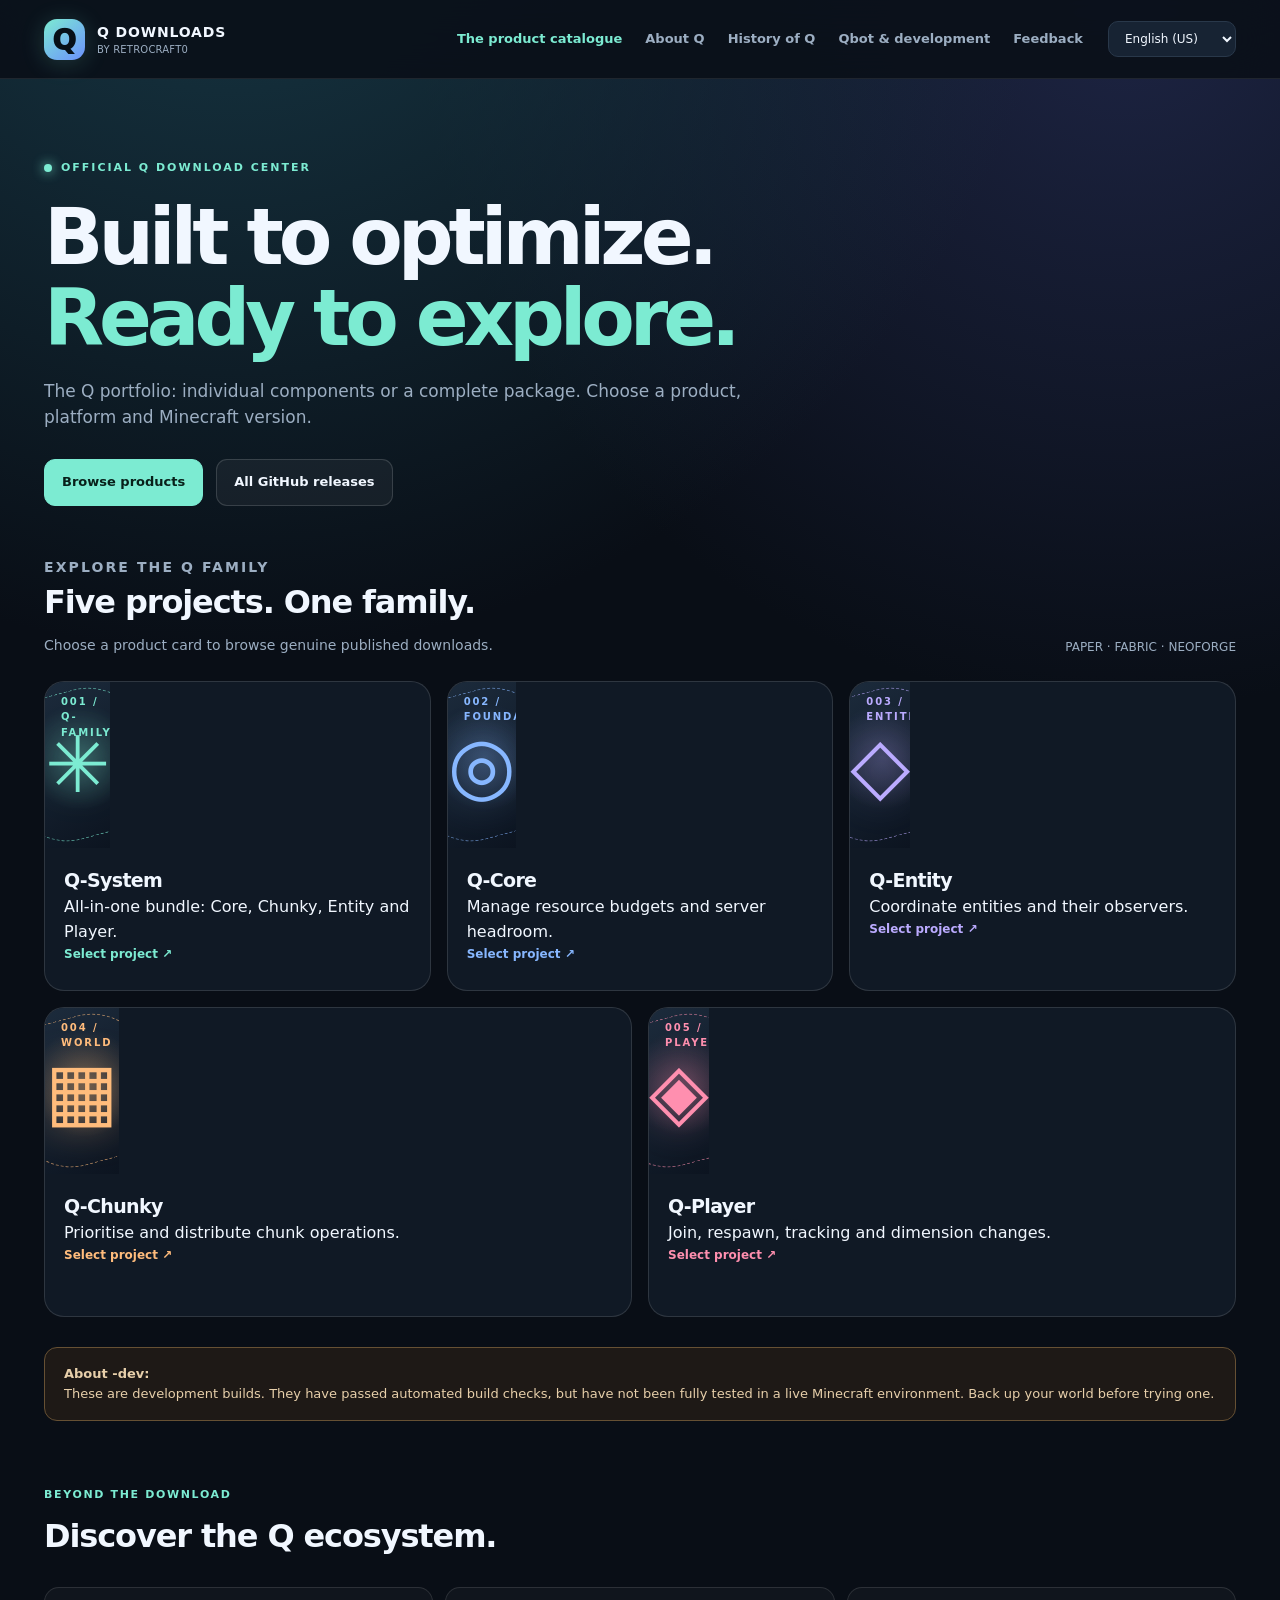
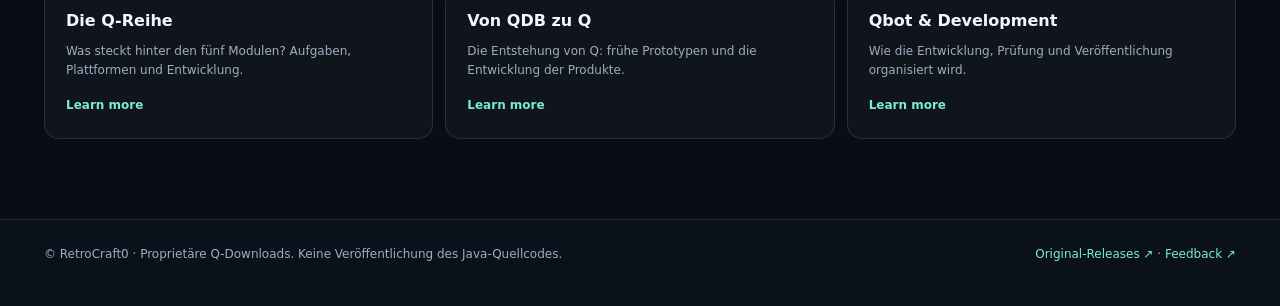
==== commit fad0170d: "Polish valid product-card markup and concise download navigation" ====
--- a/index.html
+++ b/index.html
@@ -6,11 +6,11 @@
 <section class="hero"><p class="eyebrow"><span class="dot"></span>OFFICIAL Q DOWNLOAD CENTER</p><h1>Built to optimize.<br><em>Ready to explore.</em></h1><p class="lead" data-t="desc">Das gesamte Q-Portfolio – einzeln oder als Gesamtpaket. Wähle erst das Produkt, dann die Plattform und Minecraft-Version.</p><div class="hero-actions"><a href="#products" class="primary" data-t="catalogButton">Produkte ansehen</a><a href="https://github.com/retrocraft0-hub/Q-Downloads/releases" class="secondary" data-t="releaseButton">Alle GitHub-Releases ↗</a></div></section>
 <section id="products" style="scroll-margin-top:105px"><div class="section-head"><div><p class="section-label">EXPLORE THE Q FAMILY</p><h2 data-t="prodTitle">Fünf Projekte. Eine Familie.</h2><p data-t="prodText">Klicke auf ein Produkt, um verfügbare Originaldateien zu finden.</p></div><span class="micro">PAPER · FABRIC · NEOFORGE</span></div>
 <div class="products" role="group" aria-label="Q Produkte">
-<button type="button" class="product-card system" data-product="Q-System" data-desc="system" aria-pressed="false"><span class="art"><span class="art-code">001 / Q-FAMILY</span><span class="symbol" aria-hidden="true">✳</span></span><span class="prod-text"><strong>Q-System</strong><p class="prod-description">Das komplette Paket: Core, Chunky, Entity und Player in einem.</p><span class="prod-foot">Projekt auswählen ↗</span></span></button>
-<button type="button" class="product-card core" data-product="Q-Core" data-desc="core" aria-pressed="false"><span class="art"><span class="art-code">002 / FOUNDATION</span><span class="symbol" aria-hidden="true">◎</span></span><span class="prod-text"><strong>Q-Core</strong><p class="prod-description">Budgets, Ressourcen und Headroom intelligent verwalten.</p><span class="prod-foot">Projekt auswählen ↗</span></span></button>
-<button type="button" class="product-card entity" data-product="Q-Entity" data-desc="entity" aria-pressed="false"><span class="art"><span class="art-code">003 / ENTITIES</span><span class="symbol" aria-hidden="true">◇</span></span><span class="prod-text"><strong>Q-Entity</strong><p class="prod-description">Entities und Beobachter effizient koordinieren.</p><span class="prod-foot">Projekt auswählen ↗</span></span></button>
-<button type="button" class="product-card chunky" data-product="Q-Chunky" data-desc="chunky" aria-pressed="false"><span class="art"><span class="art-code">004 / WORLD</span><span class="symbol" aria-hidden="true">▦</span></span><span class="prod-text"><strong>Q-Chunky</strong><p class="prod-description">Chunk-Aufgaben priorisieren und gezielt verteilen.</p><span class="prod-foot">Projekt auswählen ↗</span></span></button>
-<button type="button" class="product-card player" data-product="Q-Player" data-desc="player" aria-pressed="false"><span class="art"><span class="art-code">005 / PLAYER</span><span class="symbol" aria-hidden="true">◈</span></span><span class="prod-text"><strong>Q-Player</strong><p class="prod-description">Join, Respawn, Tracking und Dimensionswechsel.</p><span class="prod-foot">Projekt auswählen ↗</span></span></button>
+<button type="button" class="product-card system" data-product="Q-System" data-desc="system" aria-pressed="false"><span class="art"><span class="art-code">001 / Q-FAMILY</span><span class="symbol" aria-hidden="true">✳</span></span><span class="prod-text"><strong>Q-System</strong><span class="prod-description">Das komplette Paket: Core, Chunky, Entity und Player in einem.</span><span class="prod-foot">Projekt auswählen ↗</span></span></button>
+<button type="button" class="product-card core" data-product="Q-Core" data-desc="core" aria-pressed="false"><span class="art"><span class="art-code">002 / FOUNDATION</span><span class="symbol" aria-hidden="true">◎</span></span><span class="prod-text"><strong>Q-Core</strong><span class="prod-description">Budgets, Ressourcen und Headroom intelligent verwalten.</span><span class="prod-foot">Projekt auswählen ↗</span></span></button>
+<button type="button" class="product-card entity" data-product="Q-Entity" data-desc="entity" aria-pressed="false"><span class="art"><span class="art-code">003 / ENTITIES</span><span class="symbol" aria-hidden="true">◇</span></span><span class="prod-text"><strong>Q-Entity</strong><span class="prod-description">Entities und Beobachter effizient koordinieren.</span><span class="prod-foot">Projekt auswählen ↗</span></span></button>
+<button type="button" class="product-card chunky" data-product="Q-Chunky" data-desc="chunky" aria-pressed="false"><span class="art"><span class="art-code">004 / WORLD</span><span class="symbol" aria-hidden="true">▦</span></span><span class="prod-text"><strong>Q-Chunky</strong><span class="prod-description">Chunk-Aufgaben priorisieren und gezielt verteilen.</span><span class="prod-foot">Projekt auswählen ↗</span></span></button>
+<button type="button" class="product-card player" data-product="Q-Player" data-desc="player" aria-pressed="false"><span class="art"><span class="art-code">005 / PLAYER</span><span class="symbol" aria-hidden="true">◈</span></span><span class="prod-text"><strong>Q-Player</strong><span class="prod-description">Join, Respawn, Tracking und Dimensionswechsel.</span><span class="prod-foot">Projekt auswählen ↗</span></span></button>
 </div></section>
 <section class="browser" id="browser" hidden><div class="section-head"><div><p class="section-label">DOWNLOAD FINDER / <span id="chosenProduct">Q</span></p><h2 data-t="browseTitle">Finde deine Version</h2><p data-t="browseText">Nur nachweislich veröffentlichte JARs. Die Auswahl baut sich Schritt für Schritt auf.</p></div></div><div class="browser-panel"><div class="steps">
 <div class="step"><label for="platform"><span>1</span><span data-t="s2">Plattform</span></label><select id="platform" disabled aria-label="Plattform"></select></div>
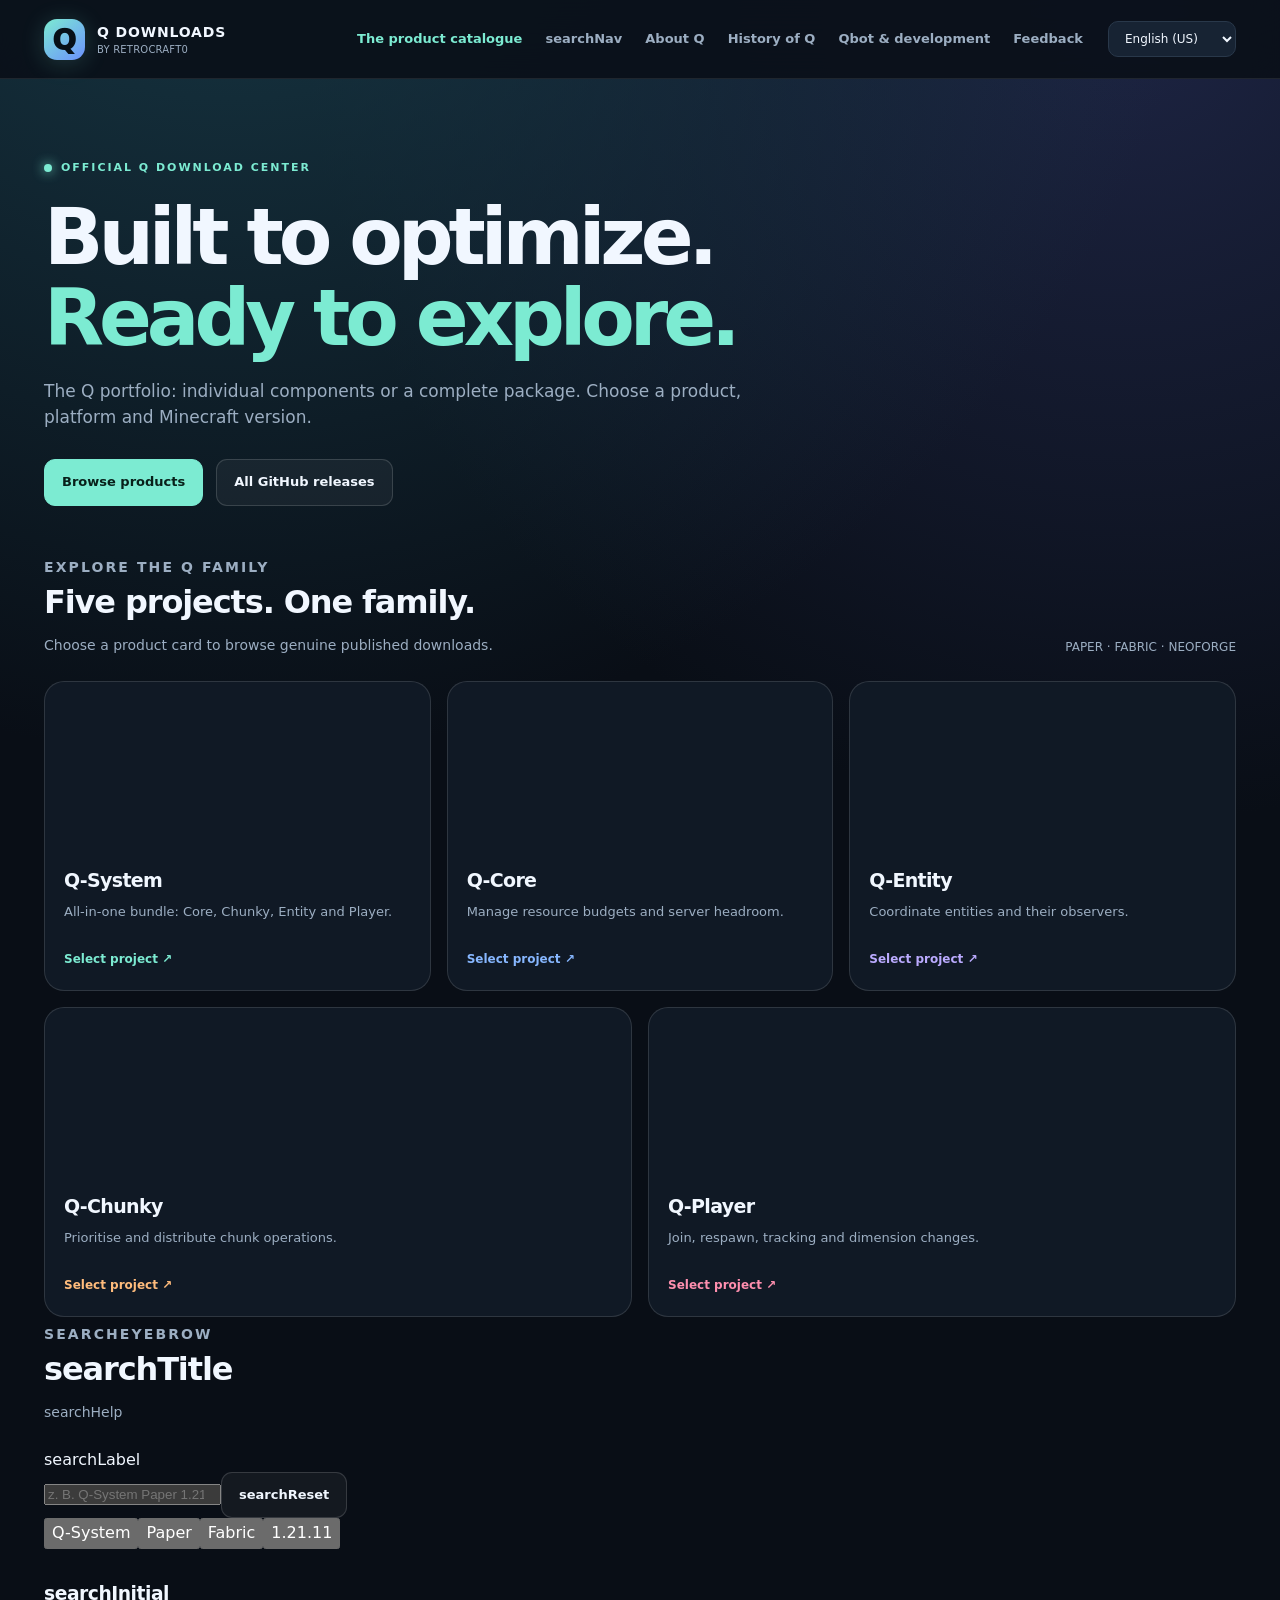
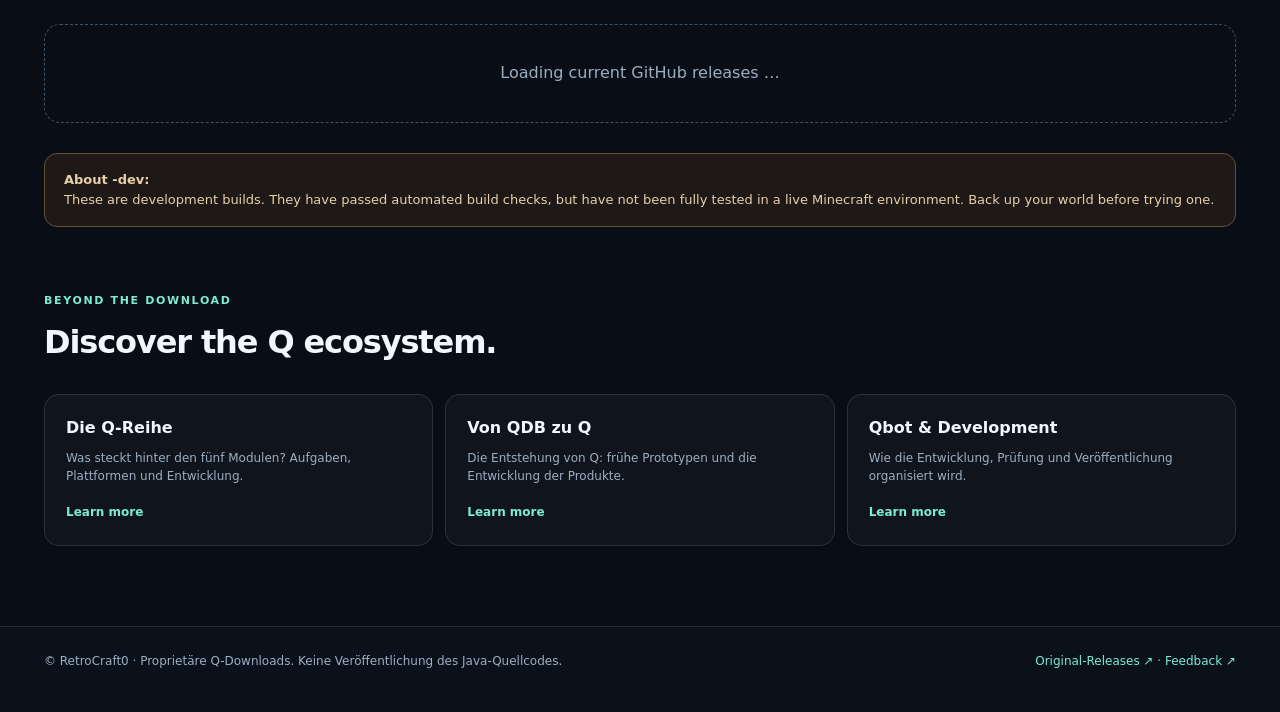
==== commit 0f3811ba: "Show five real illustrated product thumbnails and add separate universal release search" ====
--- a/index.html
+++ b/index.html
@@ -1,16 +1,16 @@
 <!doctype html>
 <html lang="de"><head><meta charset="utf-8"><meta name="viewport" content="width=device-width,initial-scale=1"><meta name="theme-color" content="#090e16"><meta name="description" content="Offizieller Q Downloads Produktkatalog: System, Core, Entity, Chunky und Player. Plattform, Minecraft-Version und konkrete JAR auswählen."><title>Q Downloads – Finde deine Version</title><link rel="stylesheet" href="./site.css"></head>
 <body>
-<header class="header"><div class="shell header-inner"><a class="logo" href="./" aria-label="Q Downloads Start"><span class="logo-mark">Q</span><span>Q DOWNLOADS<small>BY RETROCRAFT0</small></span></a><nav class="nav" aria-label="Hauptnavigation"><a href="./" aria-current="page" data-t="catalog">Downloads</a><a href="./about.html" data-t="about">Über Q</a><a href="./history.html" data-t="origin">Geschichte</a><a href="./qbot.html" data-t="qbot">Qbot</a><a href="https://github.com/retrocraft0-hub/Q-Downloads/issues" data-t="help">Feedback</a></nav><div class="locale"><label for="locale" style="position:absolute;left:-9999px">Sprache / Language</label><select id="locale" aria-label="Sprache / Language"></select></div></div></header>
+<header class="header"><div class="shell header-inner"><a class="logo" href="./" aria-label="Q Downloads Start"><span class="logo-mark">Q</span><span>Q DOWNLOADS<small>BY RETROCRAFT0</small></span></a><nav class="nav" aria-label="Hauptnavigation"><a href="./" aria-current="page" data-t="catalog">Downloads</a><a href="./#search" data-t="searchNav">Suche</a><a href="./about.html" data-t="about">Über Q</a><a href="./history.html" data-t="origin">Geschichte</a><a href="./qbot.html" data-t="qbot">Qbot</a><a href="https://github.com/retrocraft0-hub/Q-Downloads/issues" data-t="help">Feedback</a></nav><div class="locale"><label for="locale" style="position:absolute;left:-9999px">Sprache / Language</label><select id="locale" aria-label="Sprache / Language"></select></div></div></header>
 <main class="shell">
 <section class="hero"><p class="eyebrow"><span class="dot"></span>OFFICIAL Q DOWNLOAD CENTER</p><h1>Built to optimize.<br><em>Ready to explore.</em></h1><p class="lead" data-t="desc">Das gesamte Q-Portfolio – einzeln oder als Gesamtpaket. Wähle erst das Produkt, dann die Plattform und Minecraft-Version.</p><div class="hero-actions"><a href="#products" class="primary" data-t="catalogButton">Produkte ansehen</a><a href="https://github.com/retrocraft0-hub/Q-Downloads/releases" class="secondary" data-t="releaseButton">Alle GitHub-Releases ↗</a></div></section>
 <section id="products" style="scroll-margin-top:105px"><div class="section-head"><div><p class="section-label">EXPLORE THE Q FAMILY</p><h2 data-t="prodTitle">Fünf Projekte. Eine Familie.</h2><p data-t="prodText">Klicke auf ein Produkt, um verfügbare Originaldateien zu finden.</p></div><span class="micro">PAPER · FABRIC · NEOFORGE</span></div>
 <div class="products" role="group" aria-label="Q Produkte">
-<button type="button" class="product-card system" data-product="Q-System" data-desc="system" aria-pressed="false"><span class="art"><span class="art-code">001 / Q-FAMILY</span><span class="symbol" aria-hidden="true">✳</span></span><span class="prod-text"><strong>Q-System</strong><span class="prod-description">Das komplette Paket: Core, Chunky, Entity und Player in einem.</span><span class="prod-foot">Projekt auswählen ↗</span></span></button>
-<button type="button" class="product-card core" data-product="Q-Core" data-desc="core" aria-pressed="false"><span class="art"><span class="art-code">002 / FOUNDATION</span><span class="symbol" aria-hidden="true">◎</span></span><span class="prod-text"><strong>Q-Core</strong><span class="prod-description">Budgets, Ressourcen und Headroom intelligent verwalten.</span><span class="prod-foot">Projekt auswählen ↗</span></span></button>
-<button type="button" class="product-card entity" data-product="Q-Entity" data-desc="entity" aria-pressed="false"><span class="art"><span class="art-code">003 / ENTITIES</span><span class="symbol" aria-hidden="true">◇</span></span><span class="prod-text"><strong>Q-Entity</strong><span class="prod-description">Entities und Beobachter effizient koordinieren.</span><span class="prod-foot">Projekt auswählen ↗</span></span></button>
-<button type="button" class="product-card chunky" data-product="Q-Chunky" data-desc="chunky" aria-pressed="false"><span class="art"><span class="art-code">004 / WORLD</span><span class="symbol" aria-hidden="true">▦</span></span><span class="prod-text"><strong>Q-Chunky</strong><span class="prod-description">Chunk-Aufgaben priorisieren und gezielt verteilen.</span><span class="prod-foot">Projekt auswählen ↗</span></span></button>
-<button type="button" class="product-card player" data-product="Q-Player" data-desc="player" aria-pressed="false"><span class="art"><span class="art-code">005 / PLAYER</span><span class="symbol" aria-hidden="true">◈</span></span><span class="prod-text"><strong>Q-Player</strong><span class="prod-description">Join, Respawn, Tracking und Dimensionswechsel.</span><span class="prod-foot">Projekt auswählen ↗</span></span></button>
+<button type="button" class="product-card system" data-product="Q-System" data-desc="system" aria-pressed="false"><span class="art"><span class="art-code">001 / Q-FAMILY</span><img class="product-thumb" src="./assets/thumb-system.svg" alt="" loading="lazy" decoding="async"></span><span class="prod-text"><strong>Q-System</strong><span class="prod-description">Das komplette Paket: Core, Chunky, Entity und Player in einem.</span><span class="prod-foot">Projekt auswählen ↗</span></span></button>
+<button type="button" class="product-card core" data-product="Q-Core" data-desc="core" aria-pressed="false"><span class="art"><span class="art-code">002 / FOUNDATION</span><img class="product-thumb" src="./assets/thumb-core.svg" alt="" loading="lazy" decoding="async"></span><span class="prod-text"><strong>Q-Core</strong><span class="prod-description">Budgets, Ressourcen und Headroom intelligent verwalten.</span><span class="prod-foot">Projekt auswählen ↗</span></span></button>
+<button type="button" class="product-card entity" data-product="Q-Entity" data-desc="entity" aria-pressed="false"><span class="art"><span class="art-code">003 / ENTITIES</span><img class="product-thumb" src="./assets/thumb-entity.svg" alt="" loading="lazy" decoding="async"></span><span class="prod-text"><strong>Q-Entity</strong><span class="prod-description">Entities und Beobachter effizient koordinieren.</span><span class="prod-foot">Projekt auswählen ↗</span></span></button>
+<button type="button" class="product-card chunky" data-product="Q-Chunky" data-desc="chunky" aria-pressed="false"><span class="art"><span class="art-code">004 / WORLD</span><img class="product-thumb" src="./assets/thumb-chunky.svg" alt="" loading="lazy" decoding="async"></span><span class="prod-text"><strong>Q-Chunky</strong><span class="prod-description">Chunk-Aufgaben priorisieren und gezielt verteilen.</span><span class="prod-foot">Projekt auswählen ↗</span></span></button>
+<button type="button" class="product-card player" data-product="Q-Player" data-desc="player" aria-pressed="false"><span class="art"><span class="art-code">005 / PLAYER</span><img class="product-thumb" src="./assets/thumb-player.svg" alt="" loading="lazy" decoding="async"></span><span class="prod-text"><strong>Q-Player</strong><span class="prod-description">Join, Respawn, Tracking und Dimensionswechsel.</span><span class="prod-foot">Projekt auswählen ↗</span></span></button>
 </div></section>
 <section class="browser" id="browser" hidden><div class="section-head"><div><p class="section-label">DOWNLOAD FINDER / <span id="chosenProduct">Q</span></p><h2 data-t="browseTitle">Finde deine Version</h2><p data-t="browseText">Nur nachweislich veröffentlichte JARs. Die Auswahl baut sich Schritt für Schritt auf.</p></div></div><div class="browser-panel"><div class="steps">
 <div class="step"><label for="platform"><span>1</span><span data-t="s2">Plattform</span></label><select id="platform" disabled aria-label="Plattform"></select></div>
@@ -18,6 +18,7 @@
 <div class="step"><label for="version"><span>3</span><span data-t="s4">Q-Version</span></label><select id="version" disabled aria-label="Q-Version"></select></div>
 </div><div class="selection"><p id="selectionNote" role="status" aria-live="polite"></p><button type="button" class="clear" id="reset" data-t="reset">Auswahl zurücksetzen</button></div></div>
 <div class="result-head"><h2 data-t="results">Download-Dateien</h2><span id="count" role="status" aria-live="polite"></span></div><div class="downloads" id="downloads"><div class="empty">Katalog wird geladen …</div></div><div style="text-align:center;margin:20px 0"><button id="more" type="button" class="secondary" hidden>Weitere Dateien</button></div></section>
+<section class="search-zone" id="search" aria-labelledby="search-title"><div class="section-head"><div><p class="section-label" data-t="searchEyebrow">DIRECT RELEASE SEARCH</p><h2 id="search-title" data-t="searchTitle">Direkt suchen.</h2><p data-t="searchHelp">Ohne vorherige Produktauswahl: Q-Name, Paper, Fabric, NeoForge, Minecraft- oder Q-Version eingeben.</p></div></div><div class="search-panel"><label for="freeSearch" data-t="searchLabel">Alle veröffentlichten Dateien durchsuchen</label><div class="search-line"><input type="search" id="freeSearch" autocomplete="off" spellcheck="false" placeholder="z. B. Q-System Paper 1.21.11" aria-describedby="searchCount" data-t-placeholder="searchPlaceholder"><button type="button" id="clearSearch" class="secondary" data-t="searchReset">Leeren</button></div><div class="search-quick"><button type="button" class="quick" data-query="Q-System">Q-System</button><button type="button" class="quick" data-query="Paper">Paper</button><button type="button" class="quick" data-query="Fabric">Fabric</button><button type="button" class="quick" data-query="1.21.11">1.21.11</button></div></div><div class="result-head"><h3 id="searchResultTitle" data-t="searchInitial">Neueste Originaldownloads</h3><span id="searchCount" role="status" aria-live="polite"></span></div><div class="downloads" id="searchResults"><div class="empty" data-t="loading">Katalog wird geladen …</div></div><div style="text-align:center;margin:20px 0"><button type="button" class="secondary" id="searchMore" hidden data-t="more">Weitere Dateien</button></div></section>
 <aside class="notice"><strong data-t="noticeTitle">Zu Entwicklungsständen</strong><br><span data-t="notice">-dev bedeutet technisch gebaut und geprüft, aber nicht vollständig im Minecraft-Spielbetrieb getestet. Bitte Backup machen und zuerst testen.</span></aside>
 <section style="padding-top:65px"><p class="section-label">BEYOND THE DOWNLOAD</p><h2>Discover the Q ecosystem.</h2><div class="resources"><a class="resource" href="./about.html"><strong>Die Q-Reihe</strong><p>Was steckt hinter den fünf Modulen? Aufgaben, Plattformen und Entwicklung.</p><b data-t="learn">Mehr entdecken</b></a><a class="resource" href="./history.html"><strong>Von QDB zu Q</strong><p>Die Entstehung von Q: frühe Prototypen und die Entwicklung der Produkte.</p><b data-t="learn">Mehr entdecken</b></a><a class="resource" href="./qbot.html"><strong>Qbot & Development</strong><p>Wie die Entwicklung, Prüfung und Veröffentlichung organisiert wird.</p><b data-t="learn">Mehr entdecken</b></a></div></section></main>
 <footer class="footer"><div class="shell footer-inner"><span>© RetroCraft0 · Proprietäre Q-Downloads. Keine Veröffentlichung des Java-Quellcodes.</span><span><a href="https://github.com/retrocraft0-hub/Q-Downloads/releases">Original-Releases ↗</a> · <a href="https://github.com/retrocraft0-hub/Q-Downloads/issues">Feedback ↗</a></span></div></footer>
--- a/site.css
+++ b/site.css
@@ -1 +1 @@
-:root{color-scheme:dark;--bg:#090e16;--surface:#111b28;--surface2:#192538;--line:#29384a;--white:#f1f7ff;--muted:#9caec2;--aqua:#7cebd2;--blue:#84b3ff;--pink:#b99cff;--radius:20px}*{box-sizing:border-box}html{scroll-behavior:smooth}body{margin:0;background:radial-gradient(circle at 18% -10%,#183b49 0,transparent 36%),radial-gradient(circle at 88% 0,#1d2443 0,transparent 32%),var(--bg);color:var(--white);font:16px/1.55 Inter,ui-sans-serif,system-ui,-apple-system,Segoe UI,sans-serif;min-height:100vh}a{color:inherit}button,select{font:inherit}button:focus-visible,a:focus-visible,select:focus-visible{outline:2px solid var(--aqua);outline-offset:4px}button{cursor:pointer}button:disabled,select:disabled{cursor:not-allowed;opacity:.48}[hidden]{display:none!important}.shell{width:min(1192px,calc(100% - 40px));margin:auto}.header{position:sticky;top:0;z-index:20;background:#0a1019e8;backdrop-filter:blur(22px);border-bottom:1px solid #ffffff16}.header-inner{display:flex;align-items:center;gap:25px;min-height:78px}.logo{font-size:14px;font-weight:850;letter-spacing:.06em;text-decoration:none;display:flex;align-items:center;gap:12px;white-space:nowrap}.logo-mark{display:grid;place-items:center;background:linear-gradient(140deg,var(--aqua),#6c91fd);color:#071018;width:41px;height:41px;border-radius:13px;font-size:28px;font-weight:950;box-shadow:0 3px 23px #75dfc633}.logo small{display:block;letter-spacing:.02em;color:var(--muted);font-weight:450;font-size:10px;line-height:1.2}.nav{display:flex;align-items:center;gap:23px;margin-left:auto}.nav a{text-decoration:none;font-size:13px;font-weight:650;color:var(--muted);transition:color .15s}.nav a:hover,.nav a[aria-current=page]{color:var(--aqua)}.locale{width:128px;flex-shrink:0}.locale select{background:#172333;border:1px solid var(--line);border-radius:10px;color:var(--white);padding:9px 12px;width:100%;font-size:12px}.hero{padding:76px 0 44px;position:relative}.eyebrow{display:inline-flex;align-items:center;gap:9px;color:var(--aqua);font-size:11px;font-weight:850;letter-spacing:.18em;text-transform:uppercase;margin:0 0 20px}.dot{height:8px;width:8px;background:var(--aqua);border-radius:50%;box-shadow:0 0 12px var(--aqua)}h1{letter-spacing:-.065em;font-weight:860;line-height:1.04;font-size:clamp(40px,6.4vw,78px);max-width:850px;margin:0 0 19px}h1 em{color:var(--aqua);font-style:normal}h2{letter-spacing:-.035em;font-size:clamp(23px,3vw,32px);margin:0}h3{letter-spacing:-.025em;margin:0}.lead{color:var(--muted);font-size:17px;max-width:720px;margin:0}.hero-actions{display:flex;gap:13px;flex-wrap:wrap;margin:29px 0 0}.primary,.secondary{display:inline-flex;justify-content:center;align-items:center;gap:8px;border-radius:11px;padding:12px 17px;text-decoration:none;font-weight:800;font-size:13px}.primary{background:var(--aqua);color:#08201a;border:1px solid var(--aqua)}.primary:hover{background:#b4ffe8}.secondary{background:#ffffff0c;border:1px solid #ffffff25;color:var(--white)}.secondary:hover{border-color:var(--aqua)}.micro{font-size:12px;color:var(--muted)}.section-head{display:flex;justify-content:space-between;align-items:end;gap:18px;margin-bottom:24px}.section-head p{font-size:14px;color:var(--muted);max-width:470px;margin:7px 0 0}.section-label{font-size:11px;letter-spacing:.15em;color:var(--aqua);font-weight:800;text-transform:uppercase;margin:0 0 9px}.products{display:grid;grid-template-columns:repeat(6,minmax(0,1fr));gap:16px}.product-card{grid-column:span 2;text-align:left;color:var(--white);border:1px solid #ffffff20;border-radius:20px;overflow:hidden;background:#101925;display:flex;flex-direction:column;padding:0;min-height:310px;transition:transform .18s,border-color .18s,box-shadow .18s}.product-card:nth-child(4),.product-card:nth-child(5){grid-column:span 3}.product-card:hover,.product-card[aria-pressed=true]{transform:translateY(-3px);border-color:var(--shade,var(--aqua));box-shadow:0 12px 40px #0005}.product-card[aria-pressed=true]{outline:2px solid var(--shade,var(--aqua));outline-offset:2px}.art{height:166px;display:flex;align-items:center;justify-content:center;position:relative;overflow:hidden;background:radial-gradient(circle at 55% 45%,color-mix(in srgb,var(--shade) 24%,transparent),transparent 54%),linear-gradient(145deg,#1c2b3c,#0c1420)}.art:before{content:'';position:absolute;width:220px;height:220px;border:1px solid color-mix(in srgb,var(--shade) 35%,transparent);border-radius:38%;transform:rotate(32deg) scale(.83)}.art:after{content:'';position:absolute;width:145px;height:145px;border:1px dashed color-mix(in srgb,var(--shade) 60%,transparent);border-radius:40%;transform:rotate(-15deg)}.symbol{color:var(--shade);font-size:78px;font-weight:250;line-height:1;z-index:1;text-shadow:0 0 38px color-mix(in srgb,var(--shade) 45%,transparent)}.art-code{position:absolute;top:12px;left:16px;font-size:10px;color:var(--shade);letter-spacing:.19em;font-weight:850}.prod-text{padding:18px 19px 21px;display:flex;flex:1;flex-direction:column}.prod-text strong{font-size:19px;letter-spacing:-.035em}.prod-text p{color:var(--muted);font-size:13px;margin:7px 0 12px;flex:1}.prod-foot{color:var(--shade);font-size:12px;font-weight:750}.system{--shade:#7cebd2}.core{--shade:#87b7ff}.entity{--shade:#bbabff}.chunky{--shade:#ffbc7c}.player{--shade:#ff8faf}.browser{padding:78px 0 44px;scroll-margin-top:95px}.browser-panel{border:1px solid #ffffff22;border-radius:22px;background:linear-gradient(155deg,#192539,#101923);padding:26px}.steps{display:grid;grid-template-columns:repeat(3,minmax(0,1fr));gap:14px;margin:23px 0 9px}.step label{display:block;font-size:12px;font-weight:800;color:var(--muted);margin:0 0 9px}.step label span{display:inline-grid;place-items:center;width:21px;height:21px;border-radius:50%;background:#30465a;color:var(--aqua);margin-right:6px}.step select{border:1px solid #46576d;width:100%;height:48px;background:#0c1623;color:var(--white);border-radius:10px;padding:0 13px}.selection{display:flex;justify-content:space-between;align-items:center;gap:12px;margin-top:15px}.selection p{color:var(--muted);font-size:12px;margin:0}.clear{background:none;color:var(--aqua);border:0;font-size:12px;font-weight:700;text-decoration:underline}.result-head{display:flex;align-items:baseline;justify-content:space-between;gap:20px;margin:30px 0 16px}.result-head span{color:var(--muted);font-size:13px}.downloads{display:grid;grid-template-columns:repeat(2,minmax(0,1fr));gap:13px}.release{background:#101a29;border:1px solid var(--line);border-radius:16px;padding:21px;min-width:0;display:flex;flex-direction:column;gap:12px}.release-head{display:flex;justify-content:space-between;align-items:center;gap:12px}.release h3{font-size:18px}.tag{border:1px solid #866940;color:#ffd6a1;background:#392b203f;border-radius:99px;padding:3px 10px;white-space:nowrap;font-size:10px;font-weight:850}.tag.stable{border-color:#407966;color:var(--aqua);background:#1a382b}.release p{margin:0;color:var(--muted);font-size:13px}.tags{display:flex;flex-wrap:wrap;gap:7px}.tags span{background:#223247;border-radius:6px;padding:5px 9px;font-size:11px;color:#cedcec}.filename{font:11px/1.5 ui-monospace,SFMono-Regular,Consolas,monospace;word-break:break-word;color:#90a6b8}.release-actions{display:flex;align-items:center;gap:10px;flex-wrap:wrap;margin-top:auto}.release-actions a{font-size:12px}.empty{border:1px dashed #3b5269;border-radius:16px;padding:36px;text-align:center;grid-column:1/-1;color:var(--muted)}.empty strong{display:block;color:var(--white);font-size:18px;margin-bottom:5px}.notice{border:1px solid #665033;border-radius:13px;background:#3023168c;padding:16px 19px;font-size:13px;color:#e7cfaa;margin:30px 0 0}.resources{display:grid;grid-template-columns:repeat(3,minmax(0,1fr));gap:12px;margin:26px 0 80px}.resource{display:block;text-decoration:none;background:#ffffff08;border:1px solid #ffffff1e;border-radius:15px;padding:21px;transition:border-color .15s}.resource:hover{border-color:var(--aqua)}.resource strong{display:block;font-size:16px}.resource p{font-size:12px;color:var(--muted);margin:8px 0 13px}.resource b{font-size:12px;color:var(--aqua)}.footer{border-top:1px solid #ffffff1b;background:#0a111b;padding:25px 0 42px;color:var(--muted);font-size:12px}.footer-inner{display:flex;gap:20px;justify-content:space-between;flex-wrap:wrap}.footer a{color:var(--aqua);text-decoration:none}.editorial{max-width:820px;margin:52px auto 90px}.editorial h1{font-size:clamp(38px,6vw,62px)}.editorial h2{margin:46px 0 13px}.editorial p,.editorial li{color:var(--muted)}.editorial strong{color:var(--white)}.timeline{border-left:2px solid #37516b;padding-left:23px}.timeline article{position:relative;margin:23px 0 35px}.timeline article:before{content:'';position:absolute;top:8px;left:-31px;width:12px;height:12px;border-radius:50%;background:var(--aqua)}.textlink{color:var(--aqua)}@media(max-width:850px){.products{grid-template-columns:repeat(2,minmax(0,1fr))}.product-card,.product-card:nth-child(4),.product-card:nth-child(5){grid-column:span 1}.header-inner{flex-wrap:wrap;padding:12px 0}.nav{gap:12px;order:3;min-width:100%;margin:0}.locale{margin-left:auto}.steps{grid-template-columns:1fr}}@media(max-width:590px){.hero{padding:44px 0 32px}.shell{width:calc(100% - 28px)}.products,.downloads,.resources{grid-template-columns:1fr}.product-card{min-height:280px}.art{height:145px}.browser{padding-top:50px}.browser-panel{padding:18px}.section-head{display:block}.hero-actions{align-items:stretch}.nav{justify-content:space-between;overflow-x:auto}.nav a{white-space:nowrap}.footer-inner{display:block}}@media(prefers-reduced-motion:reduce){*,*:before,*:after{scroll-behavior:auto!important;transition:none!important}}+:root{color-scheme:dark;--bg:#090e16;--surface:#111b28;--surface2:#192538;--line:#29384a;--white:#f1f7ff;--muted:#9caec2;--aqua:#7cebd2;--blue:#84b3ff;--pink:#b99cff;--radius:20px}*{box-sizing:border-box}html{scroll-behavior:smooth}body{margin:0;background:radial-gradient(circle at 18% -10%,#183b49 0,transparent 36%),radial-gradient(circle at 88% 0,#1d2443 0,transparent 32%),var(--bg);color:var(--white);font:16px/1.55 Inter,ui-sans-serif,system-ui,-apple-system,Segoe UI,sans-serif;min-height:100vh}a{color:inherit}button,select{font:inherit}button:focus-visible,a:focus-visible,select:focus-visible{outline:2px solid var(--aqua);outline-offset:4px}button{cursor:pointer}button:disabled,select:disabled{cursor:not-allowed;opacity:.48}[hidden]{display:none!important}.shell{width:min(1192px,calc(100% - 40px));margin:auto}.header{position:sticky;top:0;z-index:20;background:#0a1019e8;backdrop-filter:blur(22px);border-bottom:1px solid #ffffff16}.header-inner{display:flex;align-items:center;gap:25px;min-height:78px}.logo{font-size:14px;font-weight:850;letter-spacing:.06em;text-decoration:none;display:flex;align-items:center;gap:12px;white-space:nowrap}.logo-mark{display:grid;place-items:center;background:linear-gradient(140deg,var(--aqua),#6c91fd);color:#071018;width:41px;height:41px;border-radius:13px;font-size:28px;font-weight:950;box-shadow:0 3px 23px #75dfc633}.logo small{display:block;letter-spacing:.02em;color:var(--muted);font-weight:450;font-size:10px;line-height:1.2}.nav{display:flex;align-items:center;gap:23px;margin-left:auto}.nav a{text-decoration:none;font-size:13px;font-weight:650;color:var(--muted);transition:color .15s}.nav a:hover,.nav a[aria-current=page]{color:var(--aqua)}.locale{width:128px;flex-shrink:0}.locale select{background:#172333;border:1px solid var(--line);border-radius:10px;color:var(--white);padding:9px 12px;width:100%;font-size:12px}.hero{padding:76px 0 44px;position:relative}.eyebrow{display:inline-flex;align-items:center;gap:9px;color:var(--aqua);font-size:11px;font-weight:850;letter-spacing:.18em;text-transform:uppercase;margin:0 0 20px}.dot{height:8px;width:8px;background:var(--aqua);border-radius:50%;box-shadow:0 0 12px var(--aqua)}h1{letter-spacing:-.065em;font-weight:860;line-height:1.04;font-size:clamp(40px,6.4vw,78px);max-width:850px;margin:0 0 19px}h1 em{color:var(--aqua);font-style:normal}h2{letter-spacing:-.035em;font-size:clamp(23px,3vw,32px);margin:0}h3{letter-spacing:-.025em;margin:0}.lead{color:var(--muted);font-size:17px;max-width:720px;margin:0}.hero-actions{display:flex;gap:13px;flex-wrap:wrap;margin:29px 0 0}.primary,.secondary{display:inline-flex;justify-content:center;align-items:center;gap:8px;border-radius:11px;padding:12px 17px;text-decoration:none;font-weight:800;font-size:13px}.primary{background:var(--aqua);color:#08201a;border:1px solid var(--aqua)}.primary:hover{background:#b4ffe8}.secondary{background:#ffffff0c;border:1px solid #ffffff25;color:var(--white)}.secondary:hover{border-color:var(--aqua)}.micro{font-size:12px;color:var(--muted)}.section-head{display:flex;justify-content:space-between;align-items:end;gap:18px;margin-bottom:24px}.section-head p{font-size:14px;color:var(--muted);max-width:470px;margin:7px 0 0}.section-label{font-size:11px;letter-spacing:.15em;color:var(--aqua);font-weight:800;text-transform:uppercase;margin:0 0 9px}.products{display:grid;grid-template-columns:repeat(6,minmax(0,1fr));gap:16px}.product-card{grid-column:span 2;text-align:left;color:var(--white);border:1px solid #ffffff20;border-radius:20px;overflow:hidden;background:#101925;display:flex;flex-direction:column;padding:0;min-height:310px;transition:transform .18s,border-color .18s,box-shadow .18s}.product-card:nth-child(4),.product-card:nth-child(5){grid-column:span 3}.product-card:hover,.product-card[aria-pressed=true]{transform:translateY(-3px);border-color:var(--shade,var(--aqua));box-shadow:0 12px 40px #0005}.product-card[aria-pressed=true]{outline:2px solid var(--shade,var(--aqua));outline-offset:2px}.art{height:166px;display:flex;align-items:center;justify-content:center;position:relative;overflow:hidden;background:radial-gradient(circle at 55% 45%,color-mix(in srgb,var(--shade) 24%,transparent),transparent 54%),linear-gradient(145deg,#1c2b3c,#0c1420)}.art:before{content:'';position:absolute;width:220px;height:220px;border:1px solid color-mix(in srgb,var(--shade) 35%,transparent);border-radius:38%;transform:rotate(32deg) scale(.83)}.art:after{content:'';position:absolute;width:145px;height:145px;border:1px dashed color-mix(in srgb,var(--shade) 60%,transparent);border-radius:40%;transform:rotate(-15deg)}.symbol{color:var(--shade);font-size:78px;font-weight:250;line-height:1;z-index:1;text-shadow:0 0 38px color-mix(in srgb,var(--shade) 45%,transparent)}.art-code{position:absolute;top:12px;left:16px;font-size:10px;color:var(--shade);letter-spacing:.19em;font-weight:850}.prod-text{padding:18px 19px 21px;display:flex;flex:1;flex-direction:column}.prod-text strong{font-size:19px;letter-spacing:-.035em}.prod-text .prod-description{display:block;color:var(--muted);font-size:13px;margin:7px 0 12px;flex:1}.prod-foot{color:var(--shade);font-size:12px;font-weight:750}.system{--shade:#7cebd2}.core{--shade:#87b7ff}.entity{--shade:#bbabff}.chunky{--shade:#ffbc7c}.player{--shade:#ff8faf}.browser{padding:78px 0 44px;scroll-margin-top:95px}.browser-panel{border:1px solid #ffffff22;border-radius:22px;background:linear-gradient(155deg,#192539,#101923);padding:26px}.steps{display:grid;grid-template-columns:repeat(3,minmax(0,1fr));gap:14px;margin:23px 0 9px}.step label{display:block;font-size:12px;font-weight:800;color:var(--muted);margin:0 0 9px}.step label span{display:inline-grid;place-items:center;width:21px;height:21px;border-radius:50%;background:#30465a;color:var(--aqua);margin-right:6px}.step select{border:1px solid #46576d;width:100%;height:48px;background:#0c1623;color:var(--white);border-radius:10px;padding:0 13px}.selection{display:flex;justify-content:space-between;align-items:center;gap:12px;margin-top:15px}.selection p{color:var(--muted);font-size:12px;margin:0}.clear{background:none;color:var(--aqua);border:0;font-size:12px;font-weight:700;text-decoration:underline}.result-head{display:flex;align-items:baseline;justify-content:space-between;gap:20px;margin:30px 0 16px}.result-head span{color:var(--muted);font-size:13px}.downloads{display:grid;grid-template-columns:repeat(2,minmax(0,1fr));gap:13px}.release{background:#101a29;border:1px solid var(--line);border-radius:16px;padding:21px;min-width:0;display:flex;flex-direction:column;gap:12px}.release-head{display:flex;justify-content:space-between;align-items:center;gap:12px}.release h3{font-size:18px}.tag{border:1px solid #866940;color:#ffd6a1;background:#392b203f;border-radius:99px;padding:3px 10px;white-space:nowrap;font-size:10px;font-weight:850}.tag.stable{border-color:#407966;color:var(--aqua);background:#1a382b}.release p{margin:0;color:var(--muted);font-size:13px}.tags{display:flex;flex-wrap:wrap;gap:7px}.tags span{background:#223247;border-radius:6px;padding:5px 9px;font-size:11px;color:#cedcec}.filename{font:11px/1.5 ui-monospace,SFMono-Regular,Consolas,monospace;word-break:break-word;color:#90a6b8}.release-actions{display:flex;align-items:center;gap:10px;flex-wrap:wrap;margin-top:auto}.release-actions a{font-size:12px}.empty{border:1px dashed #3b5269;border-radius:16px;padding:36px;text-align:center;grid-column:1/-1;color:var(--muted)}.empty strong{display:block;color:var(--white);font-size:18px;margin-bottom:5px}.notice{border:1px solid #665033;border-radius:13px;background:#3023168c;padding:16px 19px;font-size:13px;color:#e7cfaa;margin:30px 0 0}.resources{display:grid;grid-template-columns:repeat(3,minmax(0,1fr));gap:12px;margin:26px 0 80px}.resource{display:block;text-decoration:none;background:#ffffff08;border:1px solid #ffffff1e;border-radius:15px;padding:21px;transition:border-color .15s}.resource:hover{border-color:var(--aqua)}.resource strong{display:block;font-size:16px}.resource p{font-size:12px;color:var(--muted);margin:8px 0 13px}.resource b{font-size:12px;color:var(--aqua)}.footer{border-top:1px solid #ffffff1b;background:#0a111b;padding:25px 0 42px;color:var(--muted);font-size:12px}.footer-inner{display:flex;gap:20px;justify-content:space-between;flex-wrap:wrap}.footer a{color:var(--aqua);text-decoration:none}.editorial{max-width:820px;margin:52px auto 90px}.editorial h1{font-size:clamp(38px,6vw,62px)}.editorial h2{margin:46px 0 13px}.editorial p,.editorial li{color:var(--muted)}.editorial strong{color:var(--white)}.timeline{border-left:2px solid #37516b;padding-left:23px}.timeline article{position:relative;margin:23px 0 35px}.timeline article:before{content:'';position:absolute;top:8px;left:-31px;width:12px;height:12px;border-radius:50%;background:var(--aqua)}.textlink{color:var(--aqua)}@media(max-width:850px){.products{grid-template-columns:repeat(2,minmax(0,1fr))}.product-card,.product-card:nth-child(4),.product-card:nth-child(5){grid-column:span 1}.header-inner{flex-wrap:wrap;padding:12px 0}.nav{gap:12px;order:3;min-width:100%;margin:0}.locale{margin-left:auto}.steps{grid-template-columns:1fr}}@media(max-width:590px){.hero{padding:44px 0 32px}.shell{width:calc(100% - 28px)}.products,.downloads,.resources{grid-template-columns:1fr}.product-card{min-height:280px}.art{height:145px}.browser{padding-top:50px}.browser-panel{padding:18px}.section-head{display:block}.hero-actions{align-items:stretch}.nav{justify-content:space-between;overflow-x:auto}.nav a{white-space:nowrap}.footer-inner{display:block}}@media(prefers-reduced-motion:reduce){*,*:before,*:after{scroll-behavior:auto!important;transition:none!important}}
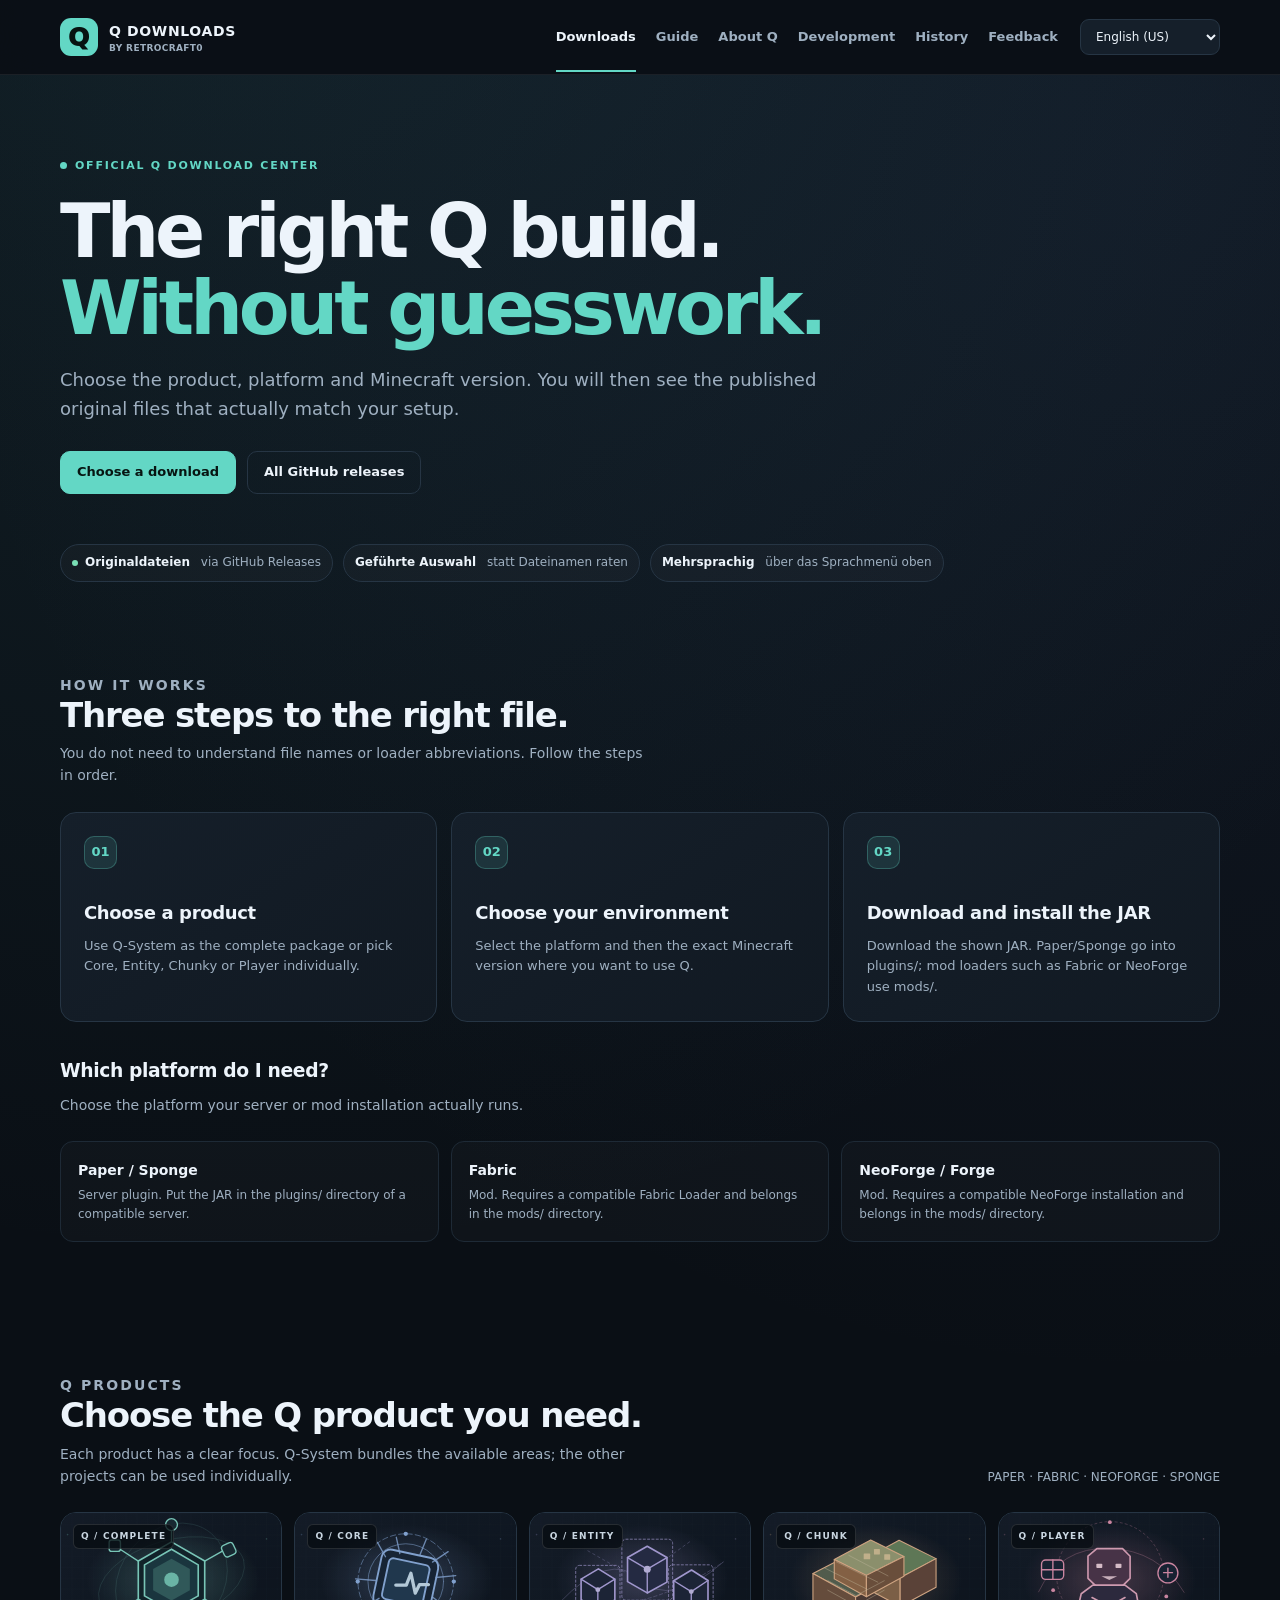
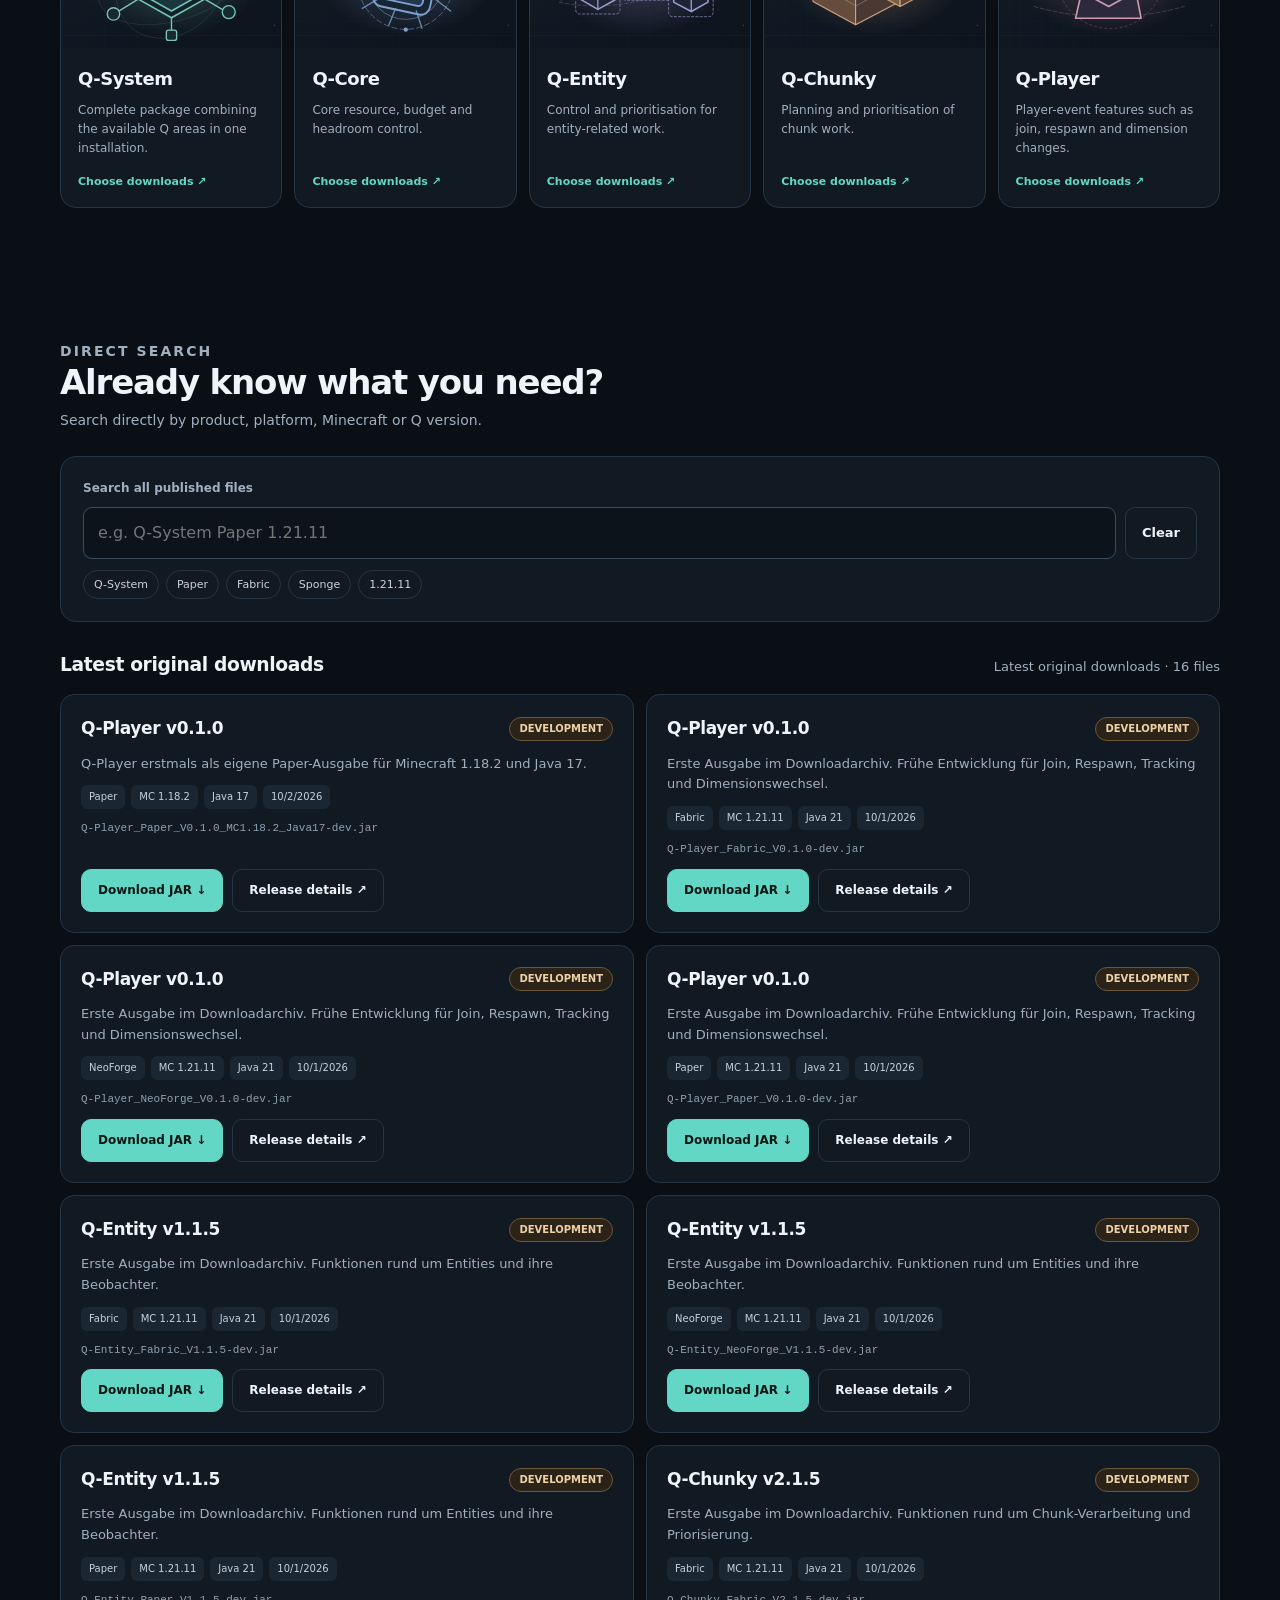
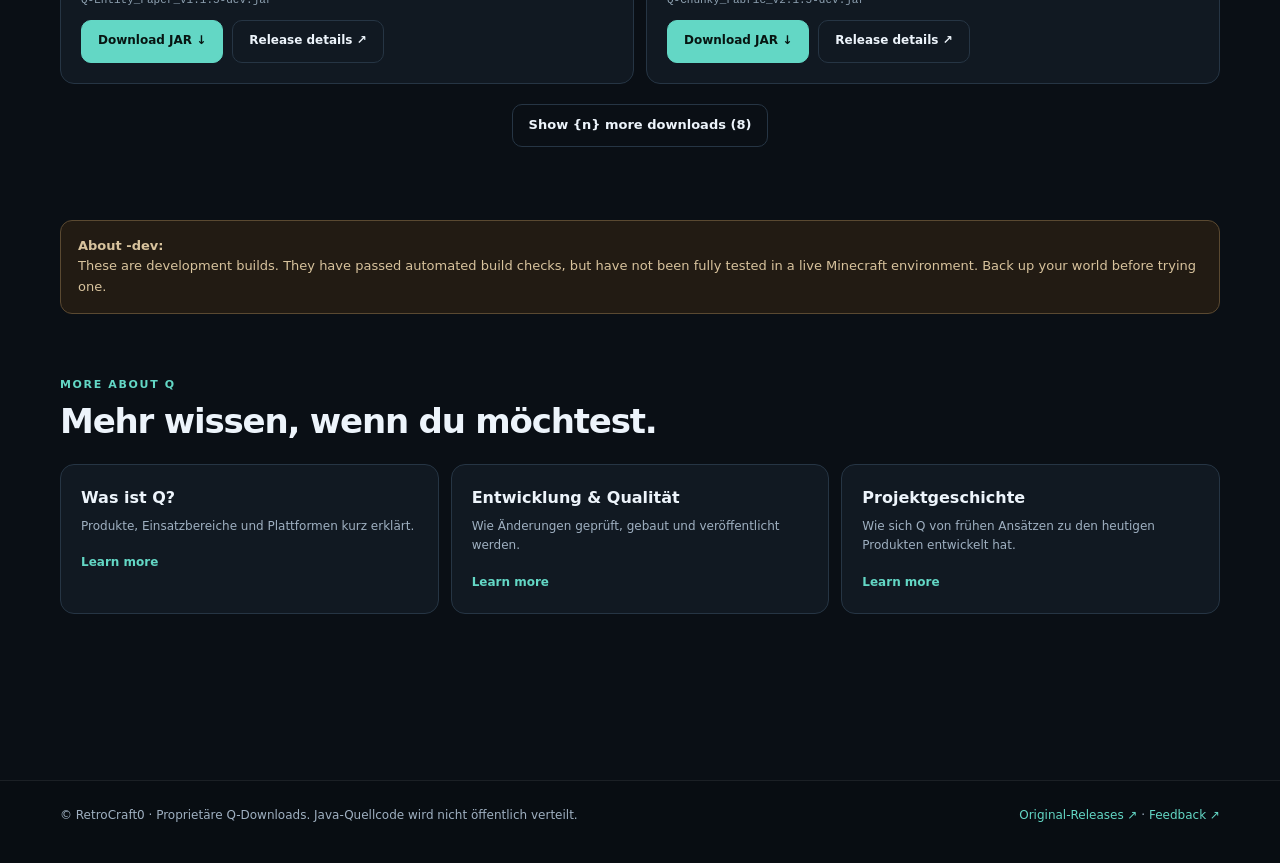
==== commit e71d81a4: "Rebuild Q Downloads home as guided self-explanatory download flow" ====
--- a/index.html
+++ b/index.html
@@ -1,25 +1,203 @@
 <!doctype html>
-<html lang="de"><head><meta charset="utf-8"><meta name="viewport" content="width=device-width,initial-scale=1"><meta name="theme-color" content="#090e16"><meta name="description" content="Offizieller Q Downloads Produktkatalog: System, Core, Entity, Chunky und Player. Plattform, Minecraft-Version und konkrete JAR auswählen."><title>Q Downloads – Finde deine Version</title><link rel="stylesheet" href="./site.css"></head>
+<html lang="de">
+<head>
+  <meta charset="utf-8">
+  <meta name="viewport" content="width=device-width,initial-scale=1">
+  <meta name="theme-color" content="#0a0f15">
+  <meta name="description" content="Offizielles Q Download Center: Produkt, Plattform und Minecraft-Version wählen und passende Original-JAR herunterladen.">
+  <title>Q Downloads – Passende Version finden</title>
+  <link rel="stylesheet" href="./site.css">
+</head>
 <body>
-<header class="header"><div class="shell header-inner"><a class="logo" href="./" aria-label="Q Downloads Start"><span class="logo-mark">Q</span><span>Q DOWNLOADS<small>BY RETROCRAFT0</small></span></a><nav class="nav" aria-label="Hauptnavigation"><a href="./" aria-current="page" data-t="catalog">Downloads</a><a href="./#search" data-t="searchNav">Suche</a><a href="./about.html" data-t="about">Über Q</a><a href="./history.html" data-t="origin">Geschichte</a><a href="./qbot.html" data-t="qbot">Qbot</a><a href="https://github.com/retrocraft0-hub/Q-Downloads/issues" data-t="help">Feedback</a></nav><div class="locale"><label for="locale" style="position:absolute;left:-9999px">Sprache / Language</label><select id="locale" aria-label="Sprache / Language"></select></div></div></header>
+<header class="header">
+  <div class="shell header-inner">
+    <a class="logo" href="./" aria-label="Q Downloads Start">
+      <span class="logo-mark">Q</span>
+      <span>Q DOWNLOADS<small>BY RETROCRAFT0</small></span>
+    </a>
+    <nav class="nav" aria-label="Hauptnavigation">
+      <a href="./" aria-current="page" data-t="catalog">Downloads</a>
+      <a href="#guide" data-t="guideNav">Anleitung</a>
+      <a href="./about.html" data-t="about">Über Q</a>
+      <a href="./qbot.html" data-t="qbot">Entwicklung</a>
+      <a href="./history.html" data-t="origin">Geschichte</a>
+      <a href="https://github.com/retrocraft0-hub/Q-Downloads/issues" data-t="help">Feedback</a>
+    </nav>
+    <div class="locale">
+      <label for="locale" style="position:absolute;left:-9999px">Sprache / Language</label>
+      <select id="locale" aria-label="Sprache / Language"></select>
+    </div>
+  </div>
+</header>
+
 <main class="shell">
-<section class="hero"><p class="eyebrow"><span class="dot"></span>OFFICIAL Q DOWNLOAD CENTER</p><h1>Built to optimize.<br><em>Ready to explore.</em></h1><p class="lead" data-t="desc">Das gesamte Q-Portfolio – einzeln oder als Gesamtpaket. Wähle erst das Produkt, dann die Plattform und Minecraft-Version.</p><div class="hero-actions"><a href="#products" class="primary" data-t="catalogButton">Produkte ansehen</a><a href="https://github.com/retrocraft0-hub/Q-Downloads/releases" class="secondary" data-t="releaseButton">Alle GitHub-Releases ↗</a></div></section>
-<section id="products" style="scroll-margin-top:105px"><div class="section-head"><div><p class="section-label">EXPLORE THE Q FAMILY</p><h2 data-t="prodTitle">Fünf Projekte. Eine Familie.</h2><p data-t="prodText">Klicke auf ein Produkt, um verfügbare Originaldateien zu finden.</p></div><span class="micro">PAPER · FABRIC · NEOFORGE</span></div>
-<div class="products" role="group" aria-label="Q Produkte">
-<button type="button" class="product-card system" data-product="Q-System" data-desc="system" aria-pressed="false"><span class="art"><span class="art-code">001 / Q-FAMILY</span><img class="product-thumb" src="./assets/thumb-system.svg" alt="" loading="lazy" decoding="async"></span><span class="prod-text"><strong>Q-System</strong><span class="prod-description">Das komplette Paket: Core, Chunky, Entity und Player in einem.</span><span class="prod-foot">Projekt auswählen ↗</span></span></button>
-<button type="button" class="product-card core" data-product="Q-Core" data-desc="core" aria-pressed="false"><span class="art"><span class="art-code">002 / FOUNDATION</span><img class="product-thumb" src="./assets/thumb-core.svg" alt="" loading="lazy" decoding="async"></span><span class="prod-text"><strong>Q-Core</strong><span class="prod-description">Budgets, Ressourcen und Headroom intelligent verwalten.</span><span class="prod-foot">Projekt auswählen ↗</span></span></button>
-<button type="button" class="product-card entity" data-product="Q-Entity" data-desc="entity" aria-pressed="false"><span class="art"><span class="art-code">003 / ENTITIES</span><img class="product-thumb" src="./assets/thumb-entity.svg" alt="" loading="lazy" decoding="async"></span><span class="prod-text"><strong>Q-Entity</strong><span class="prod-description">Entities und Beobachter effizient koordinieren.</span><span class="prod-foot">Projekt auswählen ↗</span></span></button>
-<button type="button" class="product-card chunky" data-product="Q-Chunky" data-desc="chunky" aria-pressed="false"><span class="art"><span class="art-code">004 / WORLD</span><img class="product-thumb" src="./assets/thumb-chunky.svg" alt="" loading="lazy" decoding="async"></span><span class="prod-text"><strong>Q-Chunky</strong><span class="prod-description">Chunk-Aufgaben priorisieren und gezielt verteilen.</span><span class="prod-foot">Projekt auswählen ↗</span></span></button>
-<button type="button" class="product-card player" data-product="Q-Player" data-desc="player" aria-pressed="false"><span class="art"><span class="art-code">005 / PLAYER</span><img class="product-thumb" src="./assets/thumb-player.svg" alt="" loading="lazy" decoding="async"></span><span class="prod-text"><strong>Q-Player</strong><span class="prod-description">Join, Respawn, Tracking und Dimensionswechsel.</span><span class="prod-foot">Projekt auswählen ↗</span></span></button>
-</div></section>
-<section class="browser" id="browser" hidden><div class="section-head"><div><p class="section-label">DOWNLOAD FINDER / <span id="chosenProduct">Q</span></p><h2 data-t="browseTitle">Finde deine Version</h2><p data-t="browseText">Nur nachweislich veröffentlichte JARs. Die Auswahl baut sich Schritt für Schritt auf.</p></div></div><div class="browser-panel"><div class="steps">
-<div class="step"><label for="platform"><span>1</span><span data-t="s2">Plattform</span></label><select id="platform" disabled aria-label="Plattform"></select></div>
-<div class="step"><label for="minecraft"><span>2</span><span data-t="s3">Minecraft-Version</span></label><select id="minecraft" disabled aria-label="Minecraft-Version"></select></div>
-<div class="step"><label for="version"><span>3</span><span data-t="s4">Q-Version</span></label><select id="version" disabled aria-label="Q-Version"></select></div>
-</div><div class="selection"><p id="selectionNote" role="status" aria-live="polite"></p><button type="button" class="clear" id="reset" data-t="reset">Auswahl zurücksetzen</button></div></div>
-<div class="result-head"><h2 data-t="results">Download-Dateien</h2><span id="count" role="status" aria-live="polite"></span></div><div class="downloads" id="downloads"><div class="empty">Katalog wird geladen …</div></div><div style="text-align:center;margin:20px 0"><button id="more" type="button" class="secondary" hidden>Weitere Dateien</button></div></section>
-<section class="search-zone" id="search" aria-labelledby="search-title"><div class="section-head"><div><p class="section-label" data-t="searchEyebrow">DIRECT RELEASE SEARCH</p><h2 id="search-title" data-t="searchTitle">Direkt suchen.</h2><p data-t="searchHelp">Ohne vorherige Produktauswahl: Q-Name, Paper, Fabric, NeoForge, Minecraft- oder Q-Version eingeben.</p></div></div><div class="search-panel"><label for="freeSearch" data-t="searchLabel">Alle veröffentlichten Dateien durchsuchen</label><div class="search-line"><input type="search" id="freeSearch" autocomplete="off" spellcheck="false" placeholder="z. B. Q-System Paper 1.21.11" aria-describedby="searchCount" data-t-placeholder="searchPlaceholder"><button type="button" id="clearSearch" class="secondary" data-t="searchReset">Leeren</button></div><div class="search-quick"><button type="button" class="quick" data-query="Q-System">Q-System</button><button type="button" class="quick" data-query="Paper">Paper</button><button type="button" class="quick" data-query="Fabric">Fabric</button><button type="button" class="quick" data-query="1.21.11">1.21.11</button></div></div><div class="result-head"><h3 id="searchResultTitle" data-t="searchInitial">Neueste Originaldownloads</h3><span id="searchCount" role="status" aria-live="polite"></span></div><div class="downloads" id="searchResults"><div class="empty" data-t="loading">Katalog wird geladen …</div></div><div style="text-align:center;margin:20px 0"><button type="button" class="secondary" id="searchMore" hidden data-t="more">Weitere Dateien</button></div></section>
-<aside class="notice"><strong data-t="noticeTitle">Zu Entwicklungsständen</strong><br><span data-t="notice">-dev bedeutet technisch gebaut und geprüft, aber nicht vollständig im Minecraft-Spielbetrieb getestet. Bitte Backup machen und zuerst testen.</span></aside>
-<section style="padding-top:65px"><p class="section-label">BEYOND THE DOWNLOAD</p><h2>Discover the Q ecosystem.</h2><div class="resources"><a class="resource" href="./about.html"><strong>Die Q-Reihe</strong><p>Was steckt hinter den fünf Modulen? Aufgaben, Plattformen und Entwicklung.</p><b data-t="learn">Mehr entdecken</b></a><a class="resource" href="./history.html"><strong>Von QDB zu Q</strong><p>Die Entstehung von Q: frühe Prototypen und die Entwicklung der Produkte.</p><b data-t="learn">Mehr entdecken</b></a><a class="resource" href="./qbot.html"><strong>Qbot & Development</strong><p>Wie die Entwicklung, Prüfung und Veröffentlichung organisiert wird.</p><b data-t="learn">Mehr entdecken</b></a></div></section></main>
-<footer class="footer"><div class="shell footer-inner"><span>© RetroCraft0 · Proprietäre Q-Downloads. Keine Veröffentlichung des Java-Quellcodes.</span><span><a href="https://github.com/retrocraft0-hub/Q-Downloads/releases">Original-Releases ↗</a> · <a href="https://github.com/retrocraft0-hub/Q-Downloads/issues">Feedback ↗</a></span></div></footer>
-<script src="./i18n.js"></script><script src="./site.js"></script></body></html>+  <section class="hero">
+    <p class="eyebrow"><span class="dot"></span>OFFICIAL Q DOWNLOAD CENTER</p>
+    <h1><span data-t="heroTop">Die richtige Q-Version.</span><br><em data-t="heroBottom">Ohne Rätselraten.</em></h1>
+    <p class="lead" data-t="desc">Wähle Produkt, Plattform und Minecraft-Version. Danach bekommst du genau die veröffentlichten Originaldateien, die zu deiner Auswahl passen.</p>
+    <div class="hero-actions">
+      <a href="#products" class="primary" data-t="catalogButton">Download auswählen</a>
+      <a href="https://github.com/retrocraft0-hub/Q-Downloads/releases" class="secondary" data-t="releaseButton">Alle GitHub-Releases</a>
+    </div>
+  </section>
+
+  <div class="status-strip" aria-label="Download-Hinweise">
+    <span class="status-pill"><span class="mini-dot"></span><b>Originaldateien</b>&nbsp;via GitHub Releases</span>
+    <span class="status-pill"><b>Geführte Auswahl</b>&nbsp;statt Dateinamen raten</span>
+    <span class="status-pill"><b>Mehrsprachig</b>&nbsp;über das Sprachmenü oben</span>
+  </div>
+
+  <section id="guide" class="section-block compact" aria-labelledby="guide-title">
+    <div class="section-head">
+      <div>
+        <p class="section-label" data-t="guideEyebrow">SO FUNKTIONIERT ES</p>
+        <h2 id="guide-title" data-t="guideTitle">In drei Schritten zur richtigen Datei.</h2>
+        <p data-t="guideText">Du musst weder Dateinamen noch Loader-Kürzel kennen. Geh einfach der Reihe nach vor.</p>
+      </div>
+    </div>
+    <div class="guide-grid">
+      <article class="guide-step">
+        <span class="guide-no">01</span>
+        <h3 data-t="guide1Title">Produkt wählen</h3>
+        <p data-t="guide1Text">Nimm Q-System als Gesamtpaket oder wähle gezielt Core, Entity, Chunky oder Player.</p>
+      </article>
+      <article class="guide-step">
+        <span class="guide-no">02</span>
+        <h3 data-t="guide2Title">Umgebung angeben</h3>
+        <p data-t="guide2Text">Wähle die Plattform und danach genau die Minecraft-Version, auf der du Q einsetzen möchtest.</p>
+      </article>
+      <article class="guide-step">
+        <span class="guide-no">03</span>
+        <h3 data-t="guide3Title">JAR laden und einsetzen</h3>
+        <p data-t="guide3Text">Lade die angezeigte JAR. Paper/Sponge gehören in plugins/, Mod-Loader wie Fabric oder NeoForge in mods/.</p>
+      </article>
+    </div>
+
+    <div class="section-head" style="margin-top:34px">
+      <div>
+        <h3 data-t="platformTitle">Welche Plattform brauche ich?</h3>
+        <p data-t="platformText">Nutze die Plattform, die dein Server oder deine Mod-Installation tatsächlich verwendet.</p>
+      </div>
+    </div>
+    <div class="platform-grid">
+      <div class="platform-card"><strong>Paper / Sponge</strong><span data-t="paperHelp">Server-Plugin. JAR in den plugins/-Ordner eines kompatiblen Servers legen.</span></div>
+      <div class="platform-card"><strong>Fabric</strong><span data-t="fabricHelp">Mod. Benötigt einen passenden Fabric Loader und gehört in den mods/-Ordner.</span></div>
+      <div class="platform-card"><strong>NeoForge / Forge</strong><span data-t="neoHelp">Mod. Benötigt eine passende NeoForge-Installation und gehört in den mods/-Ordner.</span></div>
+    </div>
+  </section>
+
+  <section id="products" class="section-block" style="scroll-margin-top:92px">
+    <div class="section-head">
+      <div>
+        <p class="section-label">Q PRODUCTS</p>
+        <h2 data-t="prodTitle">Wähle das passende Q-Produkt.</h2>
+        <p data-t="prodText">Jedes Produkt hat einen klaren Schwerpunkt. Q-System bündelt die verfügbaren Bereiche; die anderen Projekte können einzeln genutzt werden.</p>
+      </div>
+      <span class="micro">PAPER · FABRIC · NEOFORGE · SPONGE</span>
+    </div>
+
+    <div class="products" role="group" aria-label="Q Produkte">
+      <button type="button" class="product-card system" data-product="Q-System" data-desc="system" aria-pressed="false">
+        <span class="art"><span class="art-code">Q / COMPLETE</span><img class="product-thumb" src="./assets/thumb-system.svg" alt="" loading="lazy" decoding="async"></span>
+        <span class="prod-text"><strong>Q-System</strong><span class="prod-description">Komplettpaket mit den verfügbaren Q-Bereichen in einer Installation.</span><span class="prod-foot">Downloads auswählen ↗</span></span>
+      </button>
+      <button type="button" class="product-card core" data-product="Q-Core" data-desc="core" aria-pressed="false">
+        <span class="art"><span class="art-code">Q / CORE</span><img class="product-thumb" src="./assets/thumb-core.svg" alt="" loading="lazy" decoding="async"></span>
+        <span class="prod-text"><strong>Q-Core</strong><span class="prod-description">Grundlegende Ressourcen-, Budget- und Headroom-Steuerung.</span><span class="prod-foot">Downloads auswählen ↗</span></span>
+      </button>
+      <button type="button" class="product-card entity" data-product="Q-Entity" data-desc="entity" aria-pressed="false">
+        <span class="art"><span class="art-code">Q / ENTITY</span><img class="product-thumb" src="./assets/thumb-entity.svg" alt="" loading="lazy" decoding="async"></span>
+        <span class="prod-text"><strong>Q-Entity</strong><span class="prod-description">Steuerung und Priorisierung von Arbeit rund um Entities.</span><span class="prod-foot">Downloads auswählen ↗</span></span>
+      </button>
+      <button type="button" class="product-card chunky" data-product="Q-Chunky" data-desc="chunky" aria-pressed="false">
+        <span class="art"><span class="art-code">Q / CHUNK</span><img class="product-thumb" src="./assets/thumb-chunky.svg" alt="" loading="lazy" decoding="async"></span>
+        <span class="prod-text"><strong>Q-Chunky</strong><span class="prod-description">Planung und Priorisierung von Chunk-Arbeit.</span><span class="prod-foot">Downloads auswählen ↗</span></span>
+      </button>
+      <button type="button" class="product-card player" data-product="Q-Player" data-desc="player" aria-pressed="false">
+        <span class="art"><span class="art-code">Q / PLAYER</span><img class="product-thumb" src="./assets/thumb-player.svg" alt="" loading="lazy" decoding="async"></span>
+        <span class="prod-text"><strong>Q-Player</strong><span class="prod-description">Funktionen rund um Spielerereignisse wie Join, Respawn und Dimensionswechsel.</span><span class="prod-foot">Downloads auswählen ↗</span></span>
+      </button>
+    </div>
+  </section>
+
+  <section class="browser" id="browser" hidden>
+    <div class="section-head">
+      <div>
+        <p class="section-label">DOWNLOAD FINDER / <span id="chosenProduct">Q</span></p>
+        <h2 data-t="browseTitle">Dein passender Download</h2>
+        <p data-t="browseText">Die Auswahl wird Schritt für Schritt eingegrenzt. Angezeigt werden nur tatsächlich veröffentlichte JAR-Dateien.</p>
+      </div>
+    </div>
+
+    <div class="browser-panel">
+      <div class="steps">
+        <div class="step"><label for="platform"><span>1</span><span data-t="s2">Plattform</span></label><select id="platform" disabled aria-label="Plattform"></select></div>
+        <div class="step"><label for="minecraft"><span>2</span><span data-t="s3">Minecraft-Version</span></label><select id="minecraft" disabled aria-label="Minecraft-Version"></select></div>
+        <div class="step"><label for="version"><span>3</span><span data-t="s4">Q-Version</span></label><select id="version" disabled aria-label="Q-Version"></select></div>
+      </div>
+      <div class="selection">
+        <p id="selectionNote" role="status" aria-live="polite"></p>
+        <button type="button" class="clear" id="reset" data-t="reset">Auswahl zurücksetzen</button>
+      </div>
+    </div>
+
+    <div class="result-head"><h2 data-t="results">Passende Dateien</h2><span id="count" role="status" aria-live="polite"></span></div>
+    <div class="downloads" id="downloads"><div class="empty">Katalog wird geladen …</div></div>
+    <div style="text-align:center;margin:20px 0"><button id="more" type="button" class="secondary" hidden>Weitere Dateien</button></div>
+  </section>
+
+  <section class="search-zone" id="search" aria-labelledby="search-title">
+    <div class="section-head">
+      <div>
+        <p class="section-label" data-t="searchEyebrow">DIREKTSUCHE</p>
+        <h2 id="search-title" data-t="searchTitle">Schon genau im Kopf, was du brauchst?</h2>
+        <p data-t="searchHelp">Suche direkt nach Produkt, Plattform, Minecraft- oder Q-Version.</p>
+      </div>
+    </div>
+
+    <div class="search-panel">
+      <label for="freeSearch" data-t="searchLabel">Alle veröffentlichten Dateien durchsuchen</label>
+      <div class="search-line">
+        <input type="search" id="freeSearch" autocomplete="off" spellcheck="false" placeholder="z. B. Q-System Paper 1.21.11" aria-describedby="searchCount" data-t-placeholder="searchPlaceholder">
+        <button type="button" id="clearSearch" class="secondary" data-t="searchReset">Leeren</button>
+      </div>
+      <div class="search-quick">
+        <button type="button" class="quick" data-query="Q-System">Q-System</button>
+        <button type="button" class="quick" data-query="Paper">Paper</button>
+        <button type="button" class="quick" data-query="Fabric">Fabric</button>
+        <button type="button" class="quick" data-query="Sponge">Sponge</button>
+        <button type="button" class="quick" data-query="1.21.11">1.21.11</button>
+      </div>
+    </div>
+
+    <div class="result-head"><h3 id="searchResultTitle" data-t="searchInitial">Neueste Originaldownloads</h3><span id="searchCount" role="status" aria-live="polite"></span></div>
+    <div class="downloads" id="searchResults"><div class="empty" data-t="loading">Katalog wird geladen …</div></div>
+    <div style="text-align:center;margin:20px 0"><button type="button" class="secondary" id="searchMore" hidden data-t="more">Weitere Dateien</button></div>
+  </section>
+
+  <aside class="notice">
+    <strong data-t="noticeTitle">Entwicklungsstände</strong><br>
+    <span data-t="notice">-dev kennzeichnet einen Entwicklungsstand. Die Datei wurde technisch gebaut und geprüft, ist aber nicht automatisch vollständig im Minecraft-Praxisbetrieb getestet. Vor dem Testen ein Backup anlegen.</span>
+  </aside>
+
+  <section class="section-block">
+    <p class="section-label">MORE ABOUT Q</p>
+    <h2>Mehr wissen, wenn du möchtest.</h2>
+    <div class="resources">
+      <a class="resource" href="./about.html"><strong>Was ist Q?</strong><p>Produkte, Einsatzbereiche und Plattformen kurz erklärt.</p><b data-t="learn">Mehr erfahren</b></a>
+      <a class="resource" href="./qbot.html"><strong>Entwicklung & Qualität</strong><p>Wie Änderungen geprüft, gebaut und veröffentlicht werden.</p><b data-t="learn">Mehr erfahren</b></a>
+      <a class="resource" href="./history.html"><strong>Projektgeschichte</strong><p>Wie sich Q von frühen Ansätzen zu den heutigen Produkten entwickelt hat.</p><b data-t="learn">Mehr erfahren</b></a>
+    </div>
+  </section>
+</main>
+
+<footer class="footer">
+  <div class="shell footer-inner">
+    <span>© RetroCraft0 · Proprietäre Q-Downloads. Java-Quellcode wird nicht öffentlich verteilt.</span>
+    <span><a href="https://github.com/retrocraft0-hub/Q-Downloads/releases">Original-Releases ↗</a> · <a href="https://github.com/retrocraft0-hub/Q-Downloads/issues">Feedback ↗</a></span>
+  </div>
+</footer>
+<script src="./i18n.js"></script>
+<script src="./site.js"></script>
+</body>
+</html>
--- a/site.css
+++ b/site.css
@@ -1 +1,291 @@
-:root{color-scheme:dark;--bg:#090e16;--surface:#111b28;--surface2:#192538;--line:#29384a;--white:#f1f7ff;--muted:#9caec2;--aqua:#7cebd2;--blue:#84b3ff;--pink:#b99cff;--radius:20px}*{box-sizing:border-box}html{scroll-behavior:smooth}body{margin:0;background:radial-gradient(circle at 18% -10%,#183b49 0,transparent 36%),radial-gradient(circle at 88% 0,#1d2443 0,transparent 32%),var(--bg);color:var(--white);font:16px/1.55 Inter,ui-sans-serif,system-ui,-apple-system,Segoe UI,sans-serif;min-height:100vh}a{color:inherit}button,select{font:inherit}button:focus-visible,a:focus-visible,select:focus-visible{outline:2px solid var(--aqua);outline-offset:4px}button{cursor:pointer}button:disabled,select:disabled{cursor:not-allowed;opacity:.48}[hidden]{display:none!important}.shell{width:min(1192px,calc(100% - 40px));margin:auto}.header{position:sticky;top:0;z-index:20;background:#0a1019e8;backdrop-filter:blur(22px);border-bottom:1px solid #ffffff16}.header-inner{display:flex;align-items:center;gap:25px;min-height:78px}.logo{font-size:14px;font-weight:850;letter-spacing:.06em;text-decoration:none;display:flex;align-items:center;gap:12px;white-space:nowrap}.logo-mark{display:grid;place-items:center;background:linear-gradient(140deg,var(--aqua),#6c91fd);color:#071018;width:41px;height:41px;border-radius:13px;font-size:28px;font-weight:950;box-shadow:0 3px 23px #75dfc633}.logo small{display:block;letter-spacing:.02em;color:var(--muted);font-weight:450;font-size:10px;line-height:1.2}.nav{display:flex;align-items:center;gap:23px;margin-left:auto}.nav a{text-decoration:none;font-size:13px;font-weight:650;color:var(--muted);transition:color .15s}.nav a:hover,.nav a[aria-current=page]{color:var(--aqua)}.locale{width:128px;flex-shrink:0}.locale select{background:#172333;border:1px solid var(--line);border-radius:10px;color:var(--white);padding:9px 12px;width:100%;font-size:12px}.hero{padding:76px 0 44px;position:relative}.eyebrow{display:inline-flex;align-items:center;gap:9px;color:var(--aqua);font-size:11px;font-weight:850;letter-spacing:.18em;text-transform:uppercase;margin:0 0 20px}.dot{height:8px;width:8px;background:var(--aqua);border-radius:50%;box-shadow:0 0 12px var(--aqua)}h1{letter-spacing:-.065em;font-weight:860;line-height:1.04;font-size:clamp(40px,6.4vw,78px);max-width:850px;margin:0 0 19px}h1 em{color:var(--aqua);font-style:normal}h2{letter-spacing:-.035em;font-size:clamp(23px,3vw,32px);margin:0}h3{letter-spacing:-.025em;margin:0}.lead{color:var(--muted);font-size:17px;max-width:720px;margin:0}.hero-actions{display:flex;gap:13px;flex-wrap:wrap;margin:29px 0 0}.primary,.secondary{display:inline-flex;justify-content:center;align-items:center;gap:8px;border-radius:11px;padding:12px 17px;text-decoration:none;font-weight:800;font-size:13px}.primary{background:var(--aqua);color:#08201a;border:1px solid var(--aqua)}.primary:hover{background:#b4ffe8}.secondary{background:#ffffff0c;border:1px solid #ffffff25;color:var(--white)}.secondary:hover{border-color:var(--aqua)}.micro{font-size:12px;color:var(--muted)}.section-head{display:flex;justify-content:space-between;align-items:end;gap:18px;margin-bottom:24px}.section-head p{font-size:14px;color:var(--muted);max-width:470px;margin:7px 0 0}.section-label{font-size:11px;letter-spacing:.15em;color:var(--aqua);font-weight:800;text-transform:uppercase;margin:0 0 9px}.products{display:grid;grid-template-columns:repeat(6,minmax(0,1fr));gap:16px}.product-card{grid-column:span 2;text-align:left;color:var(--white);border:1px solid #ffffff20;border-radius:20px;overflow:hidden;background:#101925;display:flex;flex-direction:column;padding:0;min-height:310px;transition:transform .18s,border-color .18s,box-shadow .18s}.product-card:nth-child(4),.product-card:nth-child(5){grid-column:span 3}.product-card:hover,.product-card[aria-pressed=true]{transform:translateY(-3px);border-color:var(--shade,var(--aqua));box-shadow:0 12px 40px #0005}.product-card[aria-pressed=true]{outline:2px solid var(--shade,var(--aqua));outline-offset:2px}.art{height:166px;display:flex;align-items:center;justify-content:center;position:relative;overflow:hidden;background:radial-gradient(circle at 55% 45%,color-mix(in srgb,var(--shade) 24%,transparent),transparent 54%),linear-gradient(145deg,#1c2b3c,#0c1420)}.art:before{content:'';position:absolute;width:220px;height:220px;border:1px solid color-mix(in srgb,var(--shade) 35%,transparent);border-radius:38%;transform:rotate(32deg) scale(.83)}.art:after{content:'';position:absolute;width:145px;height:145px;border:1px dashed color-mix(in srgb,var(--shade) 60%,transparent);border-radius:40%;transform:rotate(-15deg)}.symbol{color:var(--shade);font-size:78px;font-weight:250;line-height:1;z-index:1;text-shadow:0 0 38px color-mix(in srgb,var(--shade) 45%,transparent)}.art-code{position:absolute;top:12px;left:16px;font-size:10px;color:var(--shade);letter-spacing:.19em;font-weight:850}.prod-text{padding:18px 19px 21px;display:flex;flex:1;flex-direction:column}.prod-text strong{font-size:19px;letter-spacing:-.035em}.prod-text .prod-description{display:block;color:var(--muted);font-size:13px;margin:7px 0 12px;flex:1}.prod-foot{color:var(--shade);font-size:12px;font-weight:750}.system{--shade:#7cebd2}.core{--shade:#87b7ff}.entity{--shade:#bbabff}.chunky{--shade:#ffbc7c}.player{--shade:#ff8faf}.browser{padding:78px 0 44px;scroll-margin-top:95px}.browser-panel{border:1px solid #ffffff22;border-radius:22px;background:linear-gradient(155deg,#192539,#101923);padding:26px}.steps{display:grid;grid-template-columns:repeat(3,minmax(0,1fr));gap:14px;margin:23px 0 9px}.step label{display:block;font-size:12px;font-weight:800;color:var(--muted);margin:0 0 9px}.step label span{display:inline-grid;place-items:center;width:21px;height:21px;border-radius:50%;background:#30465a;color:var(--aqua);margin-right:6px}.step select{border:1px solid #46576d;width:100%;height:48px;background:#0c1623;color:var(--white);border-radius:10px;padding:0 13px}.selection{display:flex;justify-content:space-between;align-items:center;gap:12px;margin-top:15px}.selection p{color:var(--muted);font-size:12px;margin:0}.clear{background:none;color:var(--aqua);border:0;font-size:12px;font-weight:700;text-decoration:underline}.result-head{display:flex;align-items:baseline;justify-content:space-between;gap:20px;margin:30px 0 16px}.result-head span{color:var(--muted);font-size:13px}.downloads{display:grid;grid-template-columns:repeat(2,minmax(0,1fr));gap:13px}.release{background:#101a29;border:1px solid var(--line);border-radius:16px;padding:21px;min-width:0;display:flex;flex-direction:column;gap:12px}.release-head{display:flex;justify-content:space-between;align-items:center;gap:12px}.release h3{font-size:18px}.tag{border:1px solid #866940;color:#ffd6a1;background:#392b203f;border-radius:99px;padding:3px 10px;white-space:nowrap;font-size:10px;font-weight:850}.tag.stable{border-color:#407966;color:var(--aqua);background:#1a382b}.release p{margin:0;color:var(--muted);font-size:13px}.tags{display:flex;flex-wrap:wrap;gap:7px}.tags span{background:#223247;border-radius:6px;padding:5px 9px;font-size:11px;color:#cedcec}.filename{font:11px/1.5 ui-monospace,SFMono-Regular,Consolas,monospace;word-break:break-word;color:#90a6b8}.release-actions{display:flex;align-items:center;gap:10px;flex-wrap:wrap;margin-top:auto}.release-actions a{font-size:12px}.empty{border:1px dashed #3b5269;border-radius:16px;padding:36px;text-align:center;grid-column:1/-1;color:var(--muted)}.empty strong{display:block;color:var(--white);font-size:18px;margin-bottom:5px}.notice{border:1px solid #665033;border-radius:13px;background:#3023168c;padding:16px 19px;font-size:13px;color:#e7cfaa;margin:30px 0 0}.resources{display:grid;grid-template-columns:repeat(3,minmax(0,1fr));gap:12px;margin:26px 0 80px}.resource{display:block;text-decoration:none;background:#ffffff08;border:1px solid #ffffff1e;border-radius:15px;padding:21px;transition:border-color .15s}.resource:hover{border-color:var(--aqua)}.resource strong{display:block;font-size:16px}.resource p{font-size:12px;color:var(--muted);margin:8px 0 13px}.resource b{font-size:12px;color:var(--aqua)}.footer{border-top:1px solid #ffffff1b;background:#0a111b;padding:25px 0 42px;color:var(--muted);font-size:12px}.footer-inner{display:flex;gap:20px;justify-content:space-between;flex-wrap:wrap}.footer a{color:var(--aqua);text-decoration:none}.editorial{max-width:820px;margin:52px auto 90px}.editorial h1{font-size:clamp(38px,6vw,62px)}.editorial h2{margin:46px 0 13px}.editorial p,.editorial li{color:var(--muted)}.editorial strong{color:var(--white)}.timeline{border-left:2px solid #37516b;padding-left:23px}.timeline article{position:relative;margin:23px 0 35px}.timeline article:before{content:'';position:absolute;top:8px;left:-31px;width:12px;height:12px;border-radius:50%;background:var(--aqua)}.textlink{color:var(--aqua)}@media(max-width:850px){.products{grid-template-columns:repeat(2,minmax(0,1fr))}.product-card,.product-card:nth-child(4),.product-card:nth-child(5){grid-column:span 1}.header-inner{flex-wrap:wrap;padding:12px 0}.nav{gap:12px;order:3;min-width:100%;margin:0}.locale{margin-left:auto}.steps{grid-template-columns:1fr}}@media(max-width:590px){.hero{padding:44px 0 32px}.shell{width:calc(100% - 28px)}.products,.downloads,.resources{grid-template-columns:1fr}.product-card{min-height:280px}.art{height:145px}.browser{padding-top:50px}.browser-panel{padding:18px}.section-head{display:block}.hero-actions{align-items:stretch}.nav{justify-content:space-between;overflow-x:auto}.nav a{white-space:nowrap}.footer-inner{display:block}}@media(prefers-reduced-motion:reduce){*,*:before,*:after{scroll-behavior:auto!important;transition:none!important}}+:root{
+  color-scheme:dark;
+  --bg:#0a0f15;
+  --bg-soft:#0d141c;
+  --surface:#111922;
+  --surface-2:#151f2a;
+  --surface-3:#1a2633;
+  --line:#263544;
+  --line-soft:#1e2a36;
+  --text:#edf4fb;
+  --muted:#9fb0c1;
+  --accent:#63d7c5;
+  --accent-2:#82aef8;
+  --warn:#efc47c;
+  --good:#79dfb5;
+  --radius:16px;
+  --shadow:0 18px 55px rgba(0,0,0,.26);
+}
+*{box-sizing:border-box}
+html{scroll-behavior:smooth}
+body{
+  margin:0;
+  min-height:100vh;
+  background:
+    radial-gradient(circle at 18% -6%,rgba(62,135,145,.16),transparent 34%),
+    radial-gradient(circle at 90% 4%,rgba(71,96,155,.12),transparent 30%),
+    var(--bg);
+  color:var(--text);
+  font:16px/1.6 Inter,ui-sans-serif,system-ui,-apple-system,BlinkMacSystemFont,"Segoe UI",sans-serif;
+}
+a{color:inherit}
+button,input,select{font:inherit}
+button{cursor:pointer}
+button:disabled,select:disabled{cursor:not-allowed;opacity:.48}
+button:focus-visible,a:focus-visible,input:focus-visible,select:focus-visible{
+  outline:2px solid var(--accent);
+  outline-offset:3px;
+}
+[hidden]{display:none!important}
+.shell{width:min(1160px,calc(100% - 40px));margin:auto}
+
+.header{
+  position:sticky;
+  top:0;
+  z-index:30;
+  background:rgba(10,15,21,.92);
+  backdrop-filter:blur(18px);
+  border-bottom:1px solid rgba(255,255,255,.07);
+}
+.header-inner{min-height:74px;display:flex;align-items:center;gap:22px}
+.logo{
+  display:flex;align-items:center;gap:11px;text-decoration:none;
+  font-weight:850;font-size:14px;letter-spacing:.045em;white-space:nowrap;
+}
+.logo-mark{
+  display:grid;place-items:center;width:38px;height:38px;border-radius:11px;
+  background:var(--accent);color:#071311;font-size:25px;font-weight:950;
+}
+.logo small{display:block;font-size:9px;line-height:1.2;color:var(--muted);font-weight:550;letter-spacing:.04em}
+.nav{display:flex;align-items:center;gap:20px;margin-left:auto}
+.nav a{
+  text-decoration:none;color:var(--muted);font-size:13px;font-weight:680;
+  border-bottom:2px solid transparent;padding:25px 0 22px;
+}
+.nav a:hover,.nav a[aria-current=page]{color:var(--text);border-bottom-color:var(--accent)}
+.locale{width:140px;flex:0 0 auto}
+.locale select{
+  width:100%;background:var(--surface-2);border:1px solid var(--line);
+  color:var(--text);padding:9px 11px;border-radius:9px;font-size:12px;
+}
+
+.hero{padding:76px 0 50px;max-width:940px}
+.eyebrow{
+  display:inline-flex;align-items:center;gap:8px;margin:0 0 19px;
+  color:var(--accent);font-size:11px;font-weight:850;letter-spacing:.16em;text-transform:uppercase;
+}
+.dot{width:7px;height:7px;border-radius:99px;background:var(--accent)}
+h1{
+  max-width:900px;margin:0 0 20px;
+  font-size:clamp(42px,6vw,74px);line-height:1.03;letter-spacing:-.055em;font-weight:860;
+}
+h1 em{font-style:normal;color:var(--accent)}
+h2{margin:0;font-size:clamp(25px,3vw,34px);line-height:1.12;letter-spacing:-.035em}
+h3{margin:0;letter-spacing:-.02em}
+.lead{max-width:760px;margin:0;color:var(--muted);font-size:18px}
+.hero-actions{display:flex;gap:11px;flex-wrap:wrap;margin-top:28px}
+
+.primary,.secondary{
+  display:inline-flex;align-items:center;justify-content:center;gap:8px;
+  min-height:43px;padding:10px 16px;border-radius:10px;
+  text-decoration:none;font-weight:800;font-size:13px;
+}
+.primary{background:var(--accent);color:#071512;border:1px solid var(--accent)}
+.primary:hover{background:#8ee6d8}
+.secondary{background:transparent;color:var(--text);border:1px solid var(--line)}
+.secondary:hover{border-color:#557185;background:rgba(255,255,255,.03)}
+.textlink{color:var(--accent)}
+.micro{font-size:12px;color:var(--muted)}
+
+.status-strip{
+  display:flex;gap:10px;flex-wrap:wrap;margin:0 0 52px;
+}
+.status-pill{
+  display:inline-flex;align-items:center;gap:7px;padding:8px 11px;border-radius:999px;
+  border:1px solid var(--line);background:rgba(255,255,255,.025);font-size:12px;color:var(--muted);
+}
+.status-pill b{color:var(--text);font-weight:750}
+.status-pill .mini-dot{width:6px;height:6px;border-radius:50%;background:var(--good)}
+
+.section-block{padding:62px 0;scroll-margin-top:92px}
+.section-block.compact{padding-top:32px}
+.section-head{display:flex;justify-content:space-between;align-items:end;gap:22px;margin-bottom:25px}
+.section-head p{max-width:590px;margin:8px 0 0;color:var(--muted);font-size:14px}
+.section-label{
+  margin:0 0 8px;color:var(--accent);font-size:11px;font-weight:850;
+  letter-spacing:.15em;text-transform:uppercase;
+}
+
+.guide-grid{display:grid;grid-template-columns:repeat(3,minmax(0,1fr));gap:14px}
+.guide-step{
+  min-height:190px;padding:23px;border:1px solid var(--line);border-radius:var(--radius);
+  background:linear-gradient(145deg,var(--surface-2),var(--surface));
+}
+.guide-no{
+  display:grid;place-items:center;width:33px;height:33px;border-radius:10px;
+  background:rgba(99,215,197,.12);border:1px solid rgba(99,215,197,.28);
+  color:var(--accent);font-weight:900;font-size:13px;margin-bottom:30px;
+}
+.guide-step h3{font-size:18px;margin-bottom:8px}
+.guide-step p{margin:0;color:var(--muted);font-size:13px}
+
+.platform-grid{display:grid;grid-template-columns:repeat(3,minmax(0,1fr));gap:12px;margin-top:18px}
+.platform-card{
+  border:1px solid var(--line-soft);border-radius:13px;padding:17px;background:rgba(255,255,255,.018);
+}
+.platform-card strong{display:block;font-size:14px;margin-bottom:4px}
+.platform-card span{display:block;color:var(--muted);font-size:12px}
+
+.products{display:grid;grid-template-columns:repeat(5,minmax(0,1fr));gap:12px}
+.product-card{
+  --shade:var(--accent);
+  min-width:0;text-align:left;color:var(--text);border:1px solid var(--line);
+  border-radius:var(--radius);overflow:hidden;background:var(--surface);
+  display:flex;flex-direction:column;padding:0;min-height:290px;
+  transition:transform .15s,border-color .15s,background .15s;
+}
+.product-card:hover,.product-card[aria-pressed=true]{
+  transform:translateY(-2px);border-color:#4e687a;background:var(--surface-2)
+}
+.product-card[aria-pressed=true]{box-shadow:0 0 0 2px rgba(99,215,197,.16)}
+.art{height:135px;position:relative;overflow:hidden;background:#101820}
+.product-thumb{width:100%;height:100%;object-fit:cover;display:block;opacity:.86;filter:saturate(.76) contrast(.98);transition:opacity .15s,transform .2s}
+.product-card:hover .product-thumb{opacity:1;transform:scale(1.025)}
+.art-code{
+  position:absolute;left:12px;top:11px;z-index:3;padding:4px 7px;border-radius:6px;
+  background:rgba(7,12,18,.76);border:1px solid rgba(255,255,255,.12);
+  color:#c9d6e1;font-size:9px;font-weight:800;letter-spacing:.13em;
+}
+.prod-text{padding:17px;display:flex;flex:1;flex-direction:column}
+.prod-text strong{font-size:18px;letter-spacing:-.025em}
+.prod-description{display:block;color:var(--muted);font-size:12px;margin:7px 0 14px;flex:1}
+.prod-foot{font-size:11px;font-weight:780;color:var(--accent)}
+.system,.core,.entity,.chunky,.player{--shade:var(--accent)}
+
+.browser{padding:70px 0 32px;scroll-margin-top:92px}
+.browser-panel{
+  padding:24px;border:1px solid var(--line);border-radius:var(--radius);
+  background:var(--surface);
+}
+.steps{display:grid;grid-template-columns:repeat(3,minmax(0,1fr));gap:13px}
+.step label{display:block;margin-bottom:8px;color:var(--muted);font-size:12px;font-weight:800}
+.step label span:first-child{
+  display:inline-grid;place-items:center;width:22px;height:22px;margin-right:6px;
+  border-radius:7px;background:#20303c;color:var(--accent)
+}
+.step select{
+  width:100%;height:48px;padding:0 12px;border-radius:9px;
+  border:1px solid #3a4d5e;background:#0c131b;color:var(--text)
+}
+.selection{display:flex;align-items:center;justify-content:space-between;gap:12px;margin-top:15px}
+.selection p{margin:0;color:var(--muted);font-size:12px}
+.clear{border:0;background:none;color:var(--accent);font-size:12px;font-weight:800;text-decoration:underline}
+
+.result-head{display:flex;align-items:baseline;justify-content:space-between;gap:18px;margin:28px 0 14px}
+.result-head span{color:var(--muted);font-size:13px}
+.downloads{display:grid;grid-template-columns:repeat(2,minmax(0,1fr));gap:12px}
+.release{
+  min-width:0;padding:20px;border:1px solid var(--line);border-radius:14px;
+  background:var(--surface);display:flex;flex-direction:column;gap:11px;
+}
+.release-head{display:flex;justify-content:space-between;align-items:center;gap:12px}
+.release h3{font-size:17px}
+.release p{margin:0;color:var(--muted);font-size:13px}
+.tag{
+  padding:3px 9px;border-radius:999px;border:1px solid #6d573b;
+  color:#eed2a6;background:#2b2218;font-size:10px;font-weight:850;white-space:nowrap
+}
+.tag.stable{border-color:#3d725f;color:#9ce7c9;background:#11281f}
+.tags{display:flex;gap:6px;flex-wrap:wrap}
+.tags span{padding:4px 8px;border-radius:6px;background:#1a2733;color:#c6d2de;font-size:10px}
+.filename{font:11px/1.5 ui-monospace,SFMono-Regular,Consolas,monospace;color:#8fa2b2;word-break:break-word}
+.release-actions{display:flex;gap:9px;flex-wrap:wrap;margin-top:auto}
+.release-actions a{font-size:12px}
+.empty{
+  grid-column:1/-1;padding:34px;text-align:center;border:1px dashed #3a4f61;
+  border-radius:14px;color:var(--muted)
+}
+.empty strong{display:block;color:var(--text);font-size:17px;margin-bottom:5px}
+
+.search-zone{padding:62px 0 25px;scroll-margin-top:92px}
+.search-panel{padding:22px;border:1px solid var(--line);background:var(--surface);border-radius:var(--radius)}
+.search-panel label{display:block;margin-bottom:9px;color:var(--muted);font-size:12px;font-weight:800}
+.search-line{display:flex;gap:9px}
+.search-line input{
+  flex:1;min-width:0;padding:12px 14px;border-radius:9px;border:1px solid #3a4e5f;
+  background:#0c131b;color:var(--text);outline:none
+}
+.search-line input:focus{border-color:var(--accent)}
+.search-quick{display:flex;align-items:center;gap:7px;flex-wrap:wrap;margin-top:11px}
+.quick{
+  padding:5px 10px;border-radius:999px;background:transparent;border:1px solid var(--line);
+  color:#c7d5df;font-size:11px
+}
+.quick:hover{border-color:#547083}
+
+.notice{
+  margin:28px 0 0;padding:15px 17px;border:1px solid #5a4931;border-radius:12px;
+  background:#221b13;color:#d8c39d;font-size:13px
+}
+
+.resources{display:grid;grid-template-columns:repeat(3,minmax(0,1fr));gap:12px;margin:24px 0 74px}
+.resource{
+  display:block;padding:20px;border:1px solid var(--line);border-radius:14px;
+  background:var(--surface);text-decoration:none
+}
+.resource:hover{border-color:#4f697b;background:var(--surface-2)}
+.resource strong{display:block;font-size:16px}
+.resource p{margin:7px 0 12px;color:var(--muted);font-size:12px}
+.resource b{font-size:12px;color:var(--accent)}
+
+.footer{margin-top:30px;padding:25px 0 38px;border-top:1px solid rgba(255,255,255,.08);background:#080d12;color:var(--muted);font-size:12px}
+.footer-inner{display:flex;justify-content:space-between;gap:20px;flex-wrap:wrap}
+.footer a{color:var(--accent);text-decoration:none}
+
+.editorial{max-width:900px;margin:58px auto 90px}
+.editorial h1{font-size:clamp(40px,6vw,65px)}
+.editorial h2{margin:45px 0 12px}
+.editorial p,.editorial li{color:var(--muted)}
+.editorial strong{color:var(--text)}
+.editorial-grid{display:grid;grid-template-columns:repeat(2,minmax(0,1fr));gap:12px;margin:20px 0 35px}
+.info-card{padding:20px;border:1px solid var(--line);border-radius:14px;background:var(--surface)}
+.info-card h3{font-size:16px;margin-bottom:6px}
+.info-card p{font-size:13px;margin:0}
+.timeline{border-left:1px solid #334755;padding-left:25px}
+.timeline article{position:relative;margin:24px 0 34px}
+.timeline article:before{
+  content:"";position:absolute;left:-30px;top:8px;width:9px;height:9px;border-radius:50%;background:var(--accent)
+}
+
+@media(max-width:980px){
+  .products{grid-template-columns:repeat(3,minmax(0,1fr))}
+  .guide-grid,.platform-grid{grid-template-columns:1fr}
+}
+@media(max-width:850px){
+  .header-inner{flex-wrap:wrap;padding:10px 0}
+  .nav{order:3;width:100%;margin:0;overflow-x:auto;gap:16px}
+  .nav a{padding:8px 0 10px;white-space:nowrap}
+  .locale{margin-left:auto}
+  .steps{grid-template-columns:1fr}
+  .products{grid-template-columns:repeat(2,minmax(0,1fr))}
+}
+@media(max-width:590px){
+  .shell{width:calc(100% - 28px)}
+  .hero{padding:48px 0 34px}
+  .lead{font-size:16px}
+  .section-block,.search-zone{padding-top:46px}
+  .products,.downloads,.resources,.editorial-grid{grid-template-columns:1fr}
+  .art{height:145px}
+  .browser{padding-top:48px}
+  .browser-panel,.search-panel{padding:17px}
+  .section-head{display:block}
+  .hero-actions{align-items:stretch}
+  .hero-actions a{flex:1 1 100%}
+  .selection{align-items:flex-start;flex-direction:column}
+  .search-line{flex-wrap:wrap}
+  .search-line input,.search-line button{width:100%}
+  .footer-inner{display:block}
+}
+@media(prefers-reduced-motion:reduce){
+  *,*:before,*:after{scroll-behavior:auto!important;transition:none!important}
+}
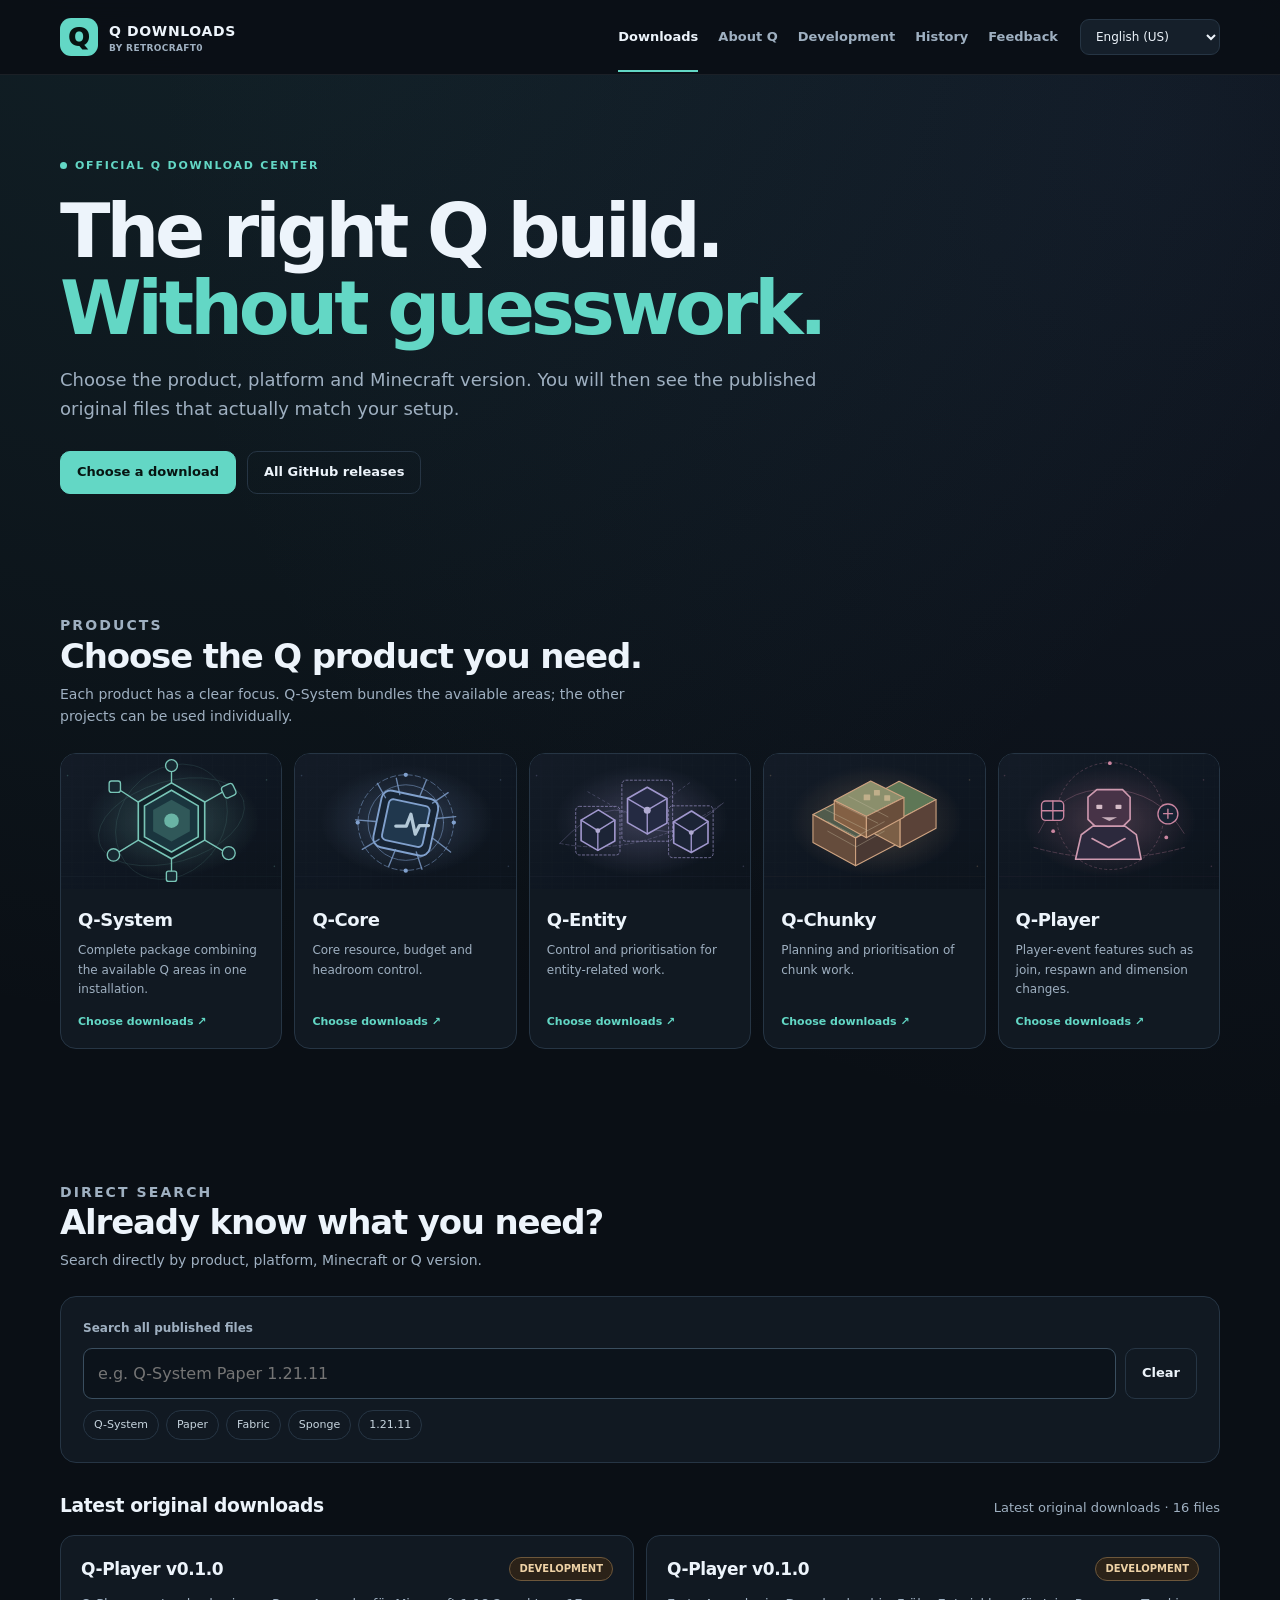
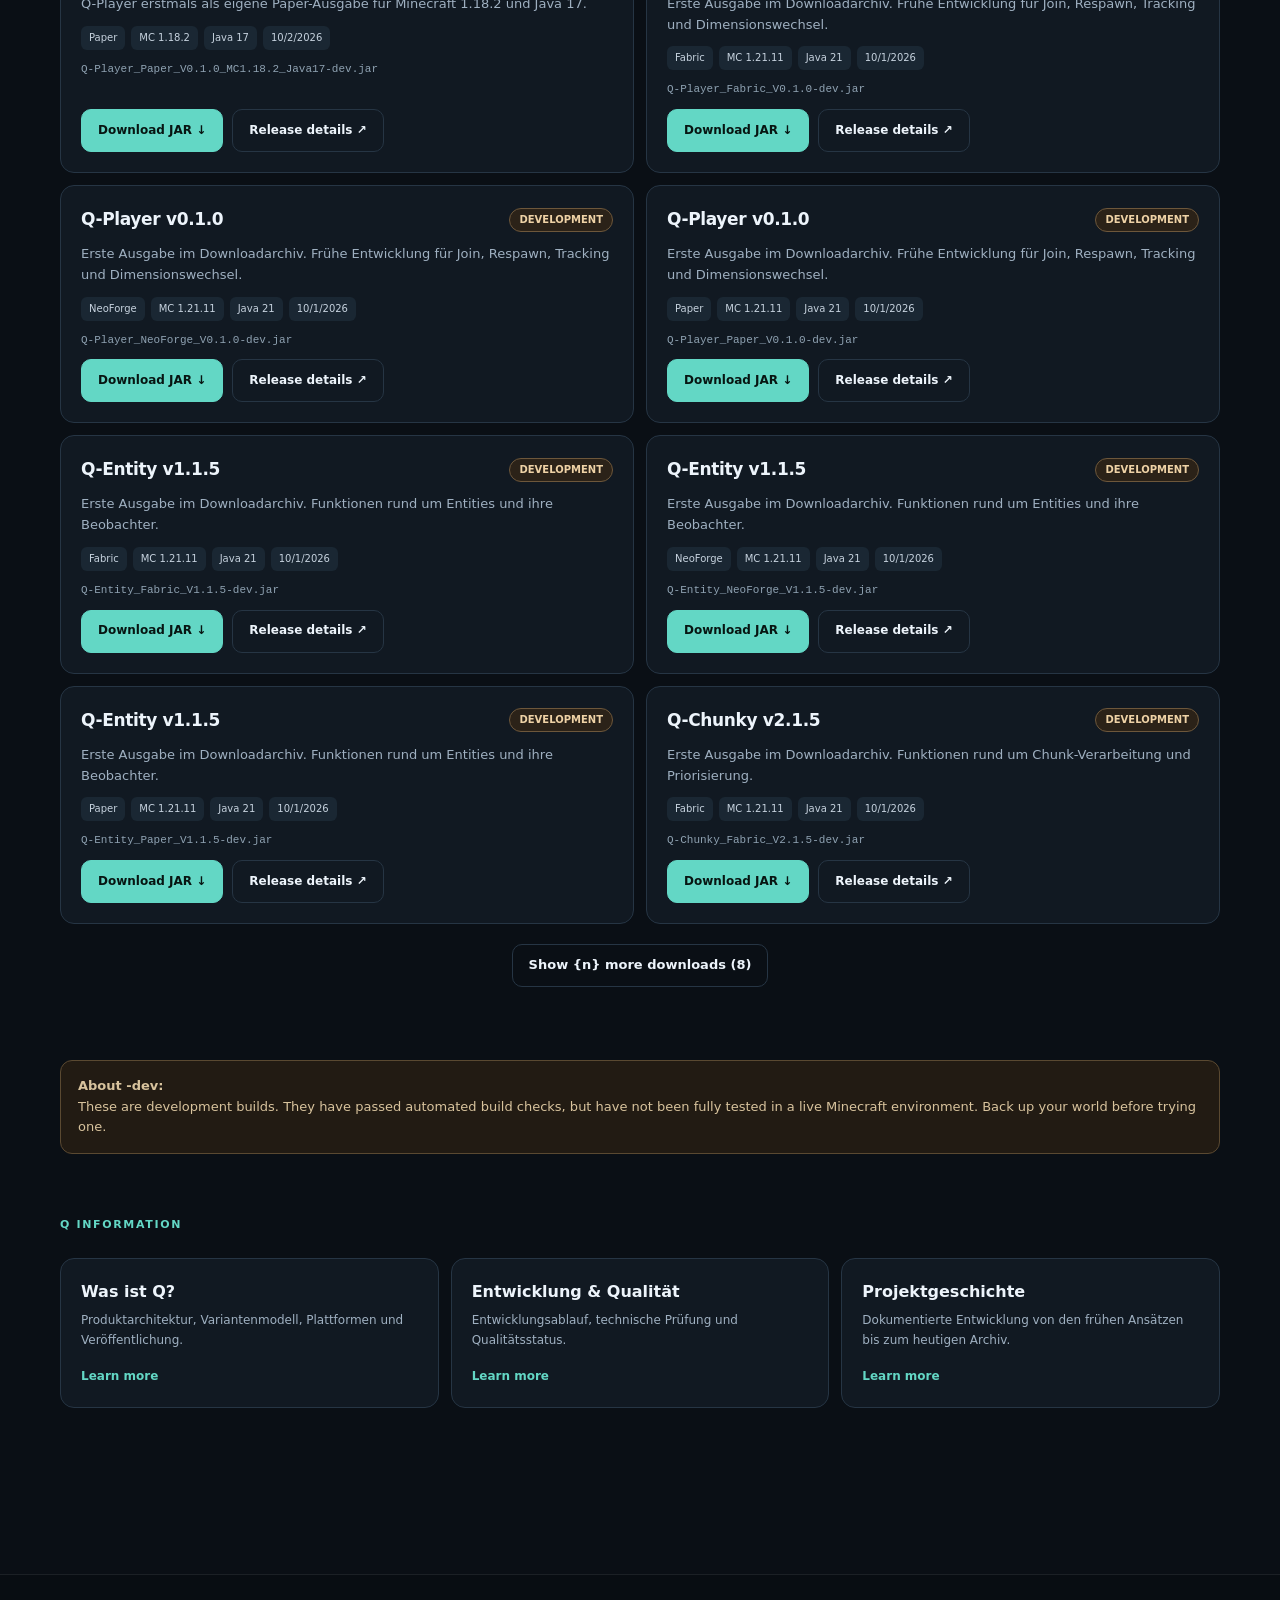
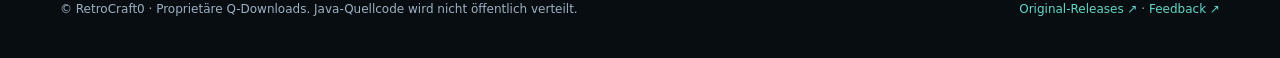
==== commit 54674c68: "Remove tutorial UI and refine Q Downloads presentation" ====
--- a/index.html
+++ b/index.html
@@ -17,7 +17,6 @@
     </a>
     <nav class="nav" aria-label="Hauptnavigation">
       <a href="./" aria-current="page" data-t="catalog">Downloads</a>
-      <a href="#guide" data-t="guideNav">Anleitung</a>
       <a href="./about.html" data-t="about">Über Q</a>
       <a href="./qbot.html" data-t="qbot">Entwicklung</a>
       <a href="./history.html" data-t="origin">Geschichte</a>
@@ -33,88 +32,42 @@
 <main class="shell">
   <section class="hero">
     <p class="eyebrow"><span class="dot"></span>OFFICIAL Q DOWNLOAD CENTER</p>
-    <h1><span data-t="heroTop">Die richtige Q-Version.</span><br><em data-t="heroBottom">Ohne Rätselraten.</em></h1>
-    <p class="lead" data-t="desc">Wähle Produkt, Plattform und Minecraft-Version. Danach bekommst du genau die veröffentlichten Originaldateien, die zu deiner Auswahl passen.</p>
+    <h1><span data-t="heroTop">Q Downloads.</span><br><em data-t="heroBottom">Passend zu deiner Umgebung.</em></h1>
+    <p class="lead" data-t="desc">Wähle ein Q-Produkt. Die verfügbaren Plattform-, Minecraft- und Q-Versionen werden anschließend direkt aus den veröffentlichten Original-Releases gefiltert.</p>
     <div class="hero-actions">
-      <a href="#products" class="primary" data-t="catalogButton">Download auswählen</a>
-      <a href="https://github.com/retrocraft0-hub/Q-Downloads/releases" class="secondary" data-t="releaseButton">Alle GitHub-Releases</a>
-    </div>
-  </section>
-
-  <div class="status-strip" aria-label="Download-Hinweise">
-    <span class="status-pill"><span class="mini-dot"></span><b>Originaldateien</b>&nbsp;via GitHub Releases</span>
-    <span class="status-pill"><b>Geführte Auswahl</b>&nbsp;statt Dateinamen raten</span>
-    <span class="status-pill"><b>Mehrsprachig</b>&nbsp;über das Sprachmenü oben</span>
-  </div>
-
-  <section id="guide" class="section-block compact" aria-labelledby="guide-title">
-    <div class="section-head">
-      <div>
-        <p class="section-label" data-t="guideEyebrow">SO FUNKTIONIERT ES</p>
-        <h2 id="guide-title" data-t="guideTitle">In drei Schritten zur richtigen Datei.</h2>
-        <p data-t="guideText">Du musst weder Dateinamen noch Loader-Kürzel kennen. Geh einfach der Reihe nach vor.</p>
-      </div>
-    </div>
-    <div class="guide-grid">
-      <article class="guide-step">
-        <span class="guide-no">01</span>
-        <h3 data-t="guide1Title">Produkt wählen</h3>
-        <p data-t="guide1Text">Nimm Q-System als Gesamtpaket oder wähle gezielt Core, Entity, Chunky oder Player.</p>
-      </article>
-      <article class="guide-step">
-        <span class="guide-no">02</span>
-        <h3 data-t="guide2Title">Umgebung angeben</h3>
-        <p data-t="guide2Text">Wähle die Plattform und danach genau die Minecraft-Version, auf der du Q einsetzen möchtest.</p>
-      </article>
-      <article class="guide-step">
-        <span class="guide-no">03</span>
-        <h3 data-t="guide3Title">JAR laden und einsetzen</h3>
-        <p data-t="guide3Text">Lade die angezeigte JAR. Paper/Sponge gehören in plugins/, Mod-Loader wie Fabric oder NeoForge in mods/.</p>
-      </article>
-    </div>
-
-    <div class="section-head" style="margin-top:34px">
-      <div>
-        <h3 data-t="platformTitle">Welche Plattform brauche ich?</h3>
-        <p data-t="platformText">Nutze die Plattform, die dein Server oder deine Mod-Installation tatsächlich verwendet.</p>
-      </div>
-    </div>
-    <div class="platform-grid">
-      <div class="platform-card"><strong>Paper / Sponge</strong><span data-t="paperHelp">Server-Plugin. JAR in den plugins/-Ordner eines kompatiblen Servers legen.</span></div>
-      <div class="platform-card"><strong>Fabric</strong><span data-t="fabricHelp">Mod. Benötigt einen passenden Fabric Loader und gehört in den mods/-Ordner.</span></div>
-      <div class="platform-card"><strong>NeoForge / Forge</strong><span data-t="neoHelp">Mod. Benötigt eine passende NeoForge-Installation und gehört in den mods/-Ordner.</span></div>
+      <a href="#products" class="primary" data-t="catalogButton">Produkte anzeigen</a>
+      <a href="https://github.com/retrocraft0-hub/Q-Downloads/releases" class="secondary" data-t="releaseButton">Release-Archiv</a>
     </div>
   </section>
 
   <section id="products" class="section-block" style="scroll-margin-top:92px">
     <div class="section-head">
       <div>
-        <p class="section-label">Q PRODUCTS</p>
-        <h2 data-t="prodTitle">Wähle das passende Q-Produkt.</h2>
-        <p data-t="prodText">Jedes Produkt hat einen klaren Schwerpunkt. Q-System bündelt die verfügbaren Bereiche; die anderen Projekte können einzeln genutzt werden.</p>
+        <p class="section-label">PRODUCTS</p>
+        <h2 data-t="prodTitle">Q-Produkte</h2>
+        <p data-t="prodText">Q-System bündelt mehrere Q-Bereiche. Core, Entity, Chunky und Player stehen als eigenständig gepflegte Produkte zur Verfügung.</p>
       </div>
-      <span class="micro">PAPER · FABRIC · NEOFORGE · SPONGE</span>
     </div>
 
     <div class="products" role="group" aria-label="Q Produkte">
       <button type="button" class="product-card system" data-product="Q-System" data-desc="system" aria-pressed="false">
-        <span class="art"><span class="art-code">Q / COMPLETE</span><img class="product-thumb" src="./assets/thumb-system.svg" alt="" loading="lazy" decoding="async"></span>
+        <span class="art"><img class="product-thumb" src="./assets/thumb-system.svg" alt="" loading="lazy" decoding="async"></span>
         <span class="prod-text"><strong>Q-System</strong><span class="prod-description">Komplettpaket mit den verfügbaren Q-Bereichen in einer Installation.</span><span class="prod-foot">Downloads auswählen ↗</span></span>
       </button>
       <button type="button" class="product-card core" data-product="Q-Core" data-desc="core" aria-pressed="false">
-        <span class="art"><span class="art-code">Q / CORE</span><img class="product-thumb" src="./assets/thumb-core.svg" alt="" loading="lazy" decoding="async"></span>
+        <span class="art"><img class="product-thumb" src="./assets/thumb-core.svg" alt="" loading="lazy" decoding="async"></span>
         <span class="prod-text"><strong>Q-Core</strong><span class="prod-description">Grundlegende Ressourcen-, Budget- und Headroom-Steuerung.</span><span class="prod-foot">Downloads auswählen ↗</span></span>
       </button>
       <button type="button" class="product-card entity" data-product="Q-Entity" data-desc="entity" aria-pressed="false">
-        <span class="art"><span class="art-code">Q / ENTITY</span><img class="product-thumb" src="./assets/thumb-entity.svg" alt="" loading="lazy" decoding="async"></span>
+        <span class="art"><img class="product-thumb" src="./assets/thumb-entity.svg" alt="" loading="lazy" decoding="async"></span>
         <span class="prod-text"><strong>Q-Entity</strong><span class="prod-description">Steuerung und Priorisierung von Arbeit rund um Entities.</span><span class="prod-foot">Downloads auswählen ↗</span></span>
       </button>
       <button type="button" class="product-card chunky" data-product="Q-Chunky" data-desc="chunky" aria-pressed="false">
-        <span class="art"><span class="art-code">Q / CHUNK</span><img class="product-thumb" src="./assets/thumb-chunky.svg" alt="" loading="lazy" decoding="async"></span>
+        <span class="art"><img class="product-thumb" src="./assets/thumb-chunky.svg" alt="" loading="lazy" decoding="async"></span>
         <span class="prod-text"><strong>Q-Chunky</strong><span class="prod-description">Planung und Priorisierung von Chunk-Arbeit.</span><span class="prod-foot">Downloads auswählen ↗</span></span>
       </button>
       <button type="button" class="product-card player" data-product="Q-Player" data-desc="player" aria-pressed="false">
-        <span class="art"><span class="art-code">Q / PLAYER</span><img class="product-thumb" src="./assets/thumb-player.svg" alt="" loading="lazy" decoding="async"></span>
+        <span class="art"><img class="product-thumb" src="./assets/thumb-player.svg" alt="" loading="lazy" decoding="async"></span>
         <span class="prod-text"><strong>Q-Player</strong><span class="prod-description">Funktionen rund um Spielerereignisse wie Join, Respawn und Dimensionswechsel.</span><span class="prod-foot">Downloads auswählen ↗</span></span>
       </button>
     </div>
@@ -124,16 +77,16 @@
     <div class="section-head">
       <div>
         <p class="section-label">DOWNLOAD FINDER / <span id="chosenProduct">Q</span></p>
-        <h2 data-t="browseTitle">Dein passender Download</h2>
-        <p data-t="browseText">Die Auswahl wird Schritt für Schritt eingegrenzt. Angezeigt werden nur tatsächlich veröffentlichte JAR-Dateien.</p>
+        <h2 data-t="browseTitle">Version auswählen</h2>
+        <p data-t="browseText">Plattform, Minecraft-Version und Q-Version eingrenzen. Es werden ausschließlich tatsächlich veröffentlichte JAR-Dateien angezeigt.</p>
       </div>
     </div>
 
     <div class="browser-panel">
       <div class="steps">
-        <div class="step"><label for="platform"><span>1</span><span data-t="s2">Plattform</span></label><select id="platform" disabled aria-label="Plattform"></select></div>
-        <div class="step"><label for="minecraft"><span>2</span><span data-t="s3">Minecraft-Version</span></label><select id="minecraft" disabled aria-label="Minecraft-Version"></select></div>
-        <div class="step"><label for="version"><span>3</span><span data-t="s4">Q-Version</span></label><select id="version" disabled aria-label="Q-Version"></select></div>
+        <div class="step"><label for="platform"><span class="plain-label" data-t="s2">Plattform</span></label><select id="platform" disabled aria-label="Plattform"></select></div>
+        <div class="step"><label for="minecraft"><span class="plain-label" data-t="s3">Minecraft-Version</span></label><select id="minecraft" disabled aria-label="Minecraft-Version"></select></div>
+        <div class="step"><label for="version"><span class="plain-label" data-t="s4">Q-Version</span></label><select id="version" disabled aria-label="Q-Version"></select></div>
       </div>
       <div class="selection">
         <p id="selectionNote" role="status" aria-live="polite"></p>
@@ -141,7 +94,7 @@
       </div>
     </div>
 
-    <div class="result-head"><h2 data-t="results">Passende Dateien</h2><span id="count" role="status" aria-live="polite"></span></div>
+    <div class="result-head"><h2 data-t="results">Downloads</h2><span id="count" role="status" aria-live="polite"></span></div>
     <div class="downloads" id="downloads"><div class="empty">Katalog wird geladen …</div></div>
     <div style="text-align:center;margin:20px 0"><button id="more" type="button" class="secondary" hidden>Weitere Dateien</button></div>
   </section>
@@ -150,13 +103,13 @@
     <div class="section-head">
       <div>
         <p class="section-label" data-t="searchEyebrow">DIREKTSUCHE</p>
-        <h2 id="search-title" data-t="searchTitle">Schon genau im Kopf, was du brauchst?</h2>
-        <p data-t="searchHelp">Suche direkt nach Produkt, Plattform, Minecraft- oder Q-Version.</p>
+        <h2 id="search-title" data-t="searchTitle">Alle Releases durchsuchen</h2>
+        <p data-t="searchHelp">Produkt, Plattform, Minecraft-Version oder Q-Version direkt eingeben.</p>
       </div>
     </div>
 
     <div class="search-panel">
-      <label for="freeSearch" data-t="searchLabel">Alle veröffentlichten Dateien durchsuchen</label>
+      <label for="freeSearch" data-t="searchLabel">Suche</label>
       <div class="search-line">
         <input type="search" id="freeSearch" autocomplete="off" spellcheck="false" placeholder="z. B. Q-System Paper 1.21.11" aria-describedby="searchCount" data-t-placeholder="searchPlaceholder">
         <button type="button" id="clearSearch" class="secondary" data-t="searchReset">Leeren</button>
@@ -181,12 +134,11 @@
   </aside>
 
   <section class="section-block">
-    <p class="section-label">MORE ABOUT Q</p>
-    <h2>Mehr wissen, wenn du möchtest.</h2>
+    <p class="section-label">Q INFORMATION</p>
     <div class="resources">
-      <a class="resource" href="./about.html"><strong>Was ist Q?</strong><p>Produkte, Einsatzbereiche und Plattformen kurz erklärt.</p><b data-t="learn">Mehr erfahren</b></a>
-      <a class="resource" href="./qbot.html"><strong>Entwicklung & Qualität</strong><p>Wie Änderungen geprüft, gebaut und veröffentlicht werden.</p><b data-t="learn">Mehr erfahren</b></a>
-      <a class="resource" href="./history.html"><strong>Projektgeschichte</strong><p>Wie sich Q von frühen Ansätzen zu den heutigen Produkten entwickelt hat.</p><b data-t="learn">Mehr erfahren</b></a>
+      <a class="resource" href="./about.html"><strong>Was ist Q?</strong><p>Produktarchitektur, Variantenmodell, Plattformen und Veröffentlichung.</p><b data-t="learn">Mehr erfahren</b></a>
+      <a class="resource" href="./qbot.html"><strong>Entwicklung & Qualität</strong><p>Entwicklungsablauf, technische Prüfung und Qualitätsstatus.</p><b data-t="learn">Mehr erfahren</b></a>
+      <a class="resource" href="./history.html"><strong>Projektgeschichte</strong><p>Dokumentierte Entwicklung von den frühen Ansätzen bis zum heutigen Archiv.</p><b data-t="learn">Mehr erfahren</b></a>
     </div>
   </section>
 </main>
